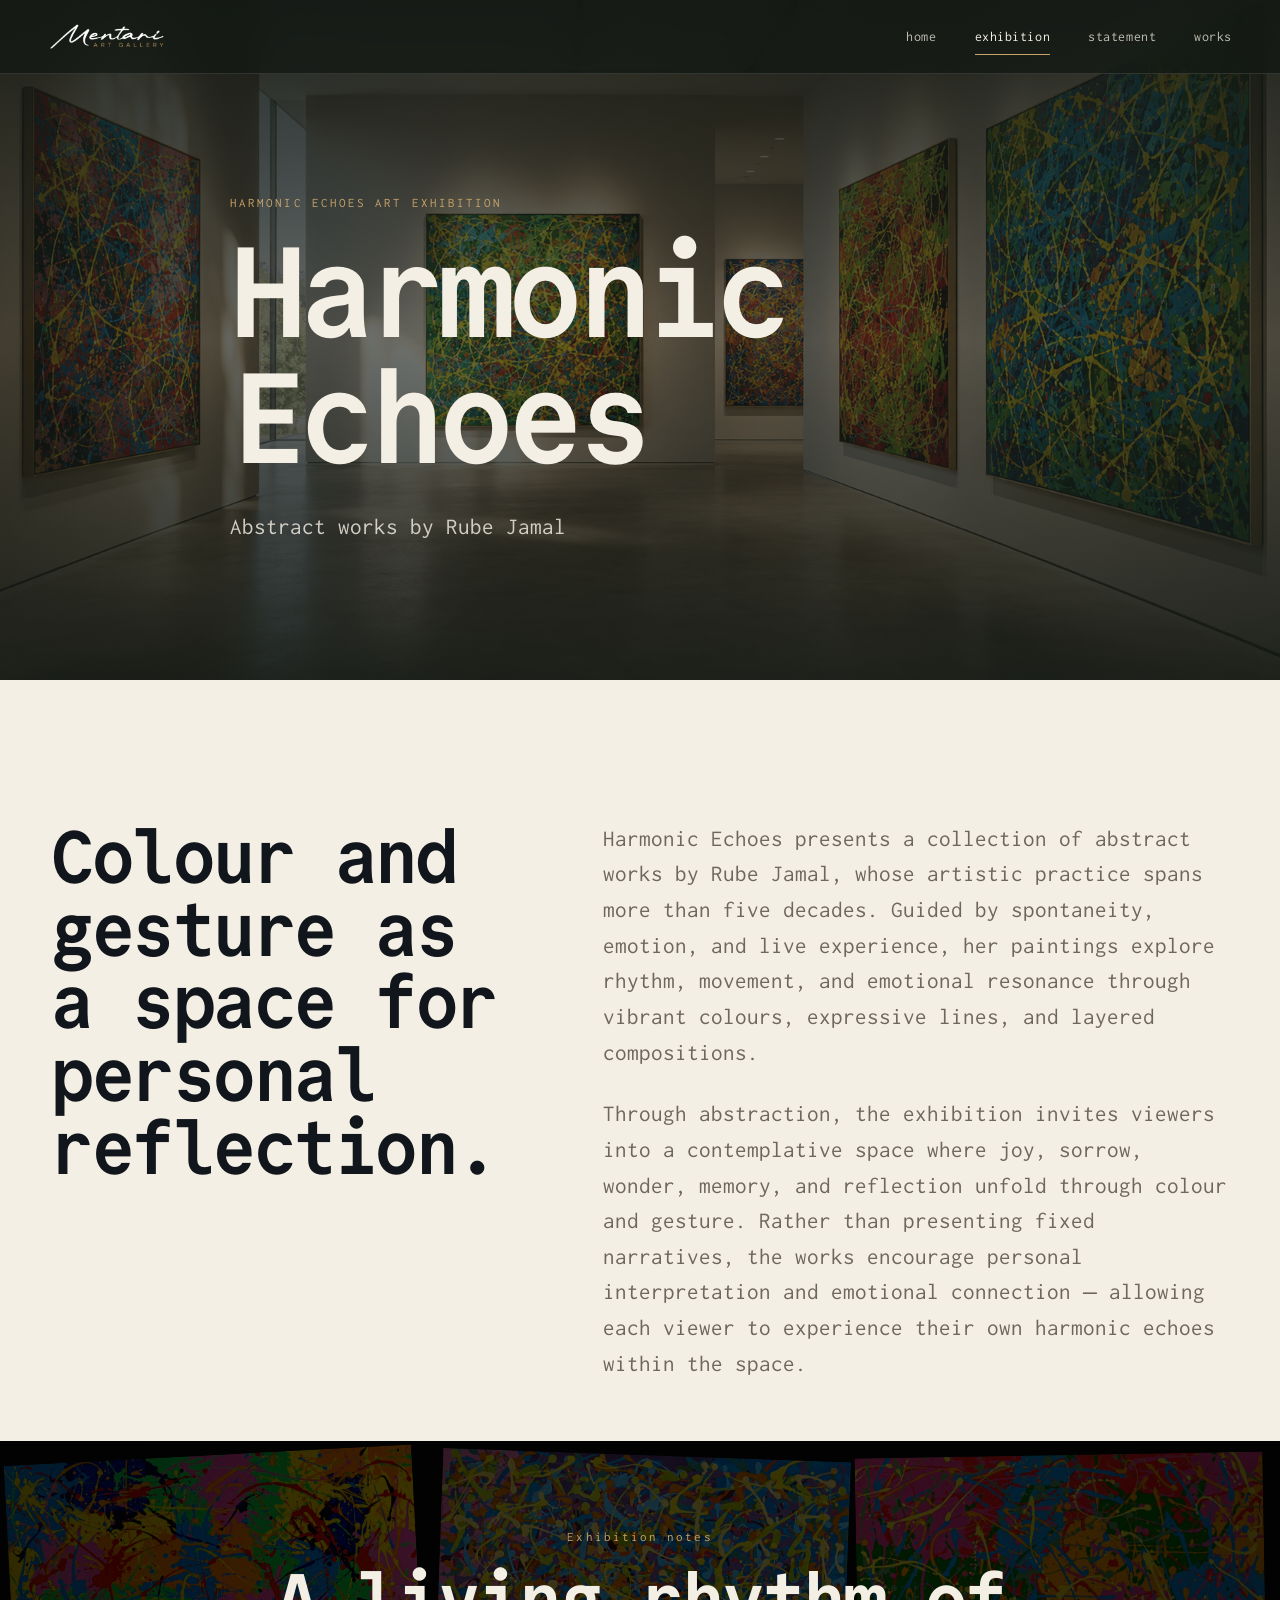
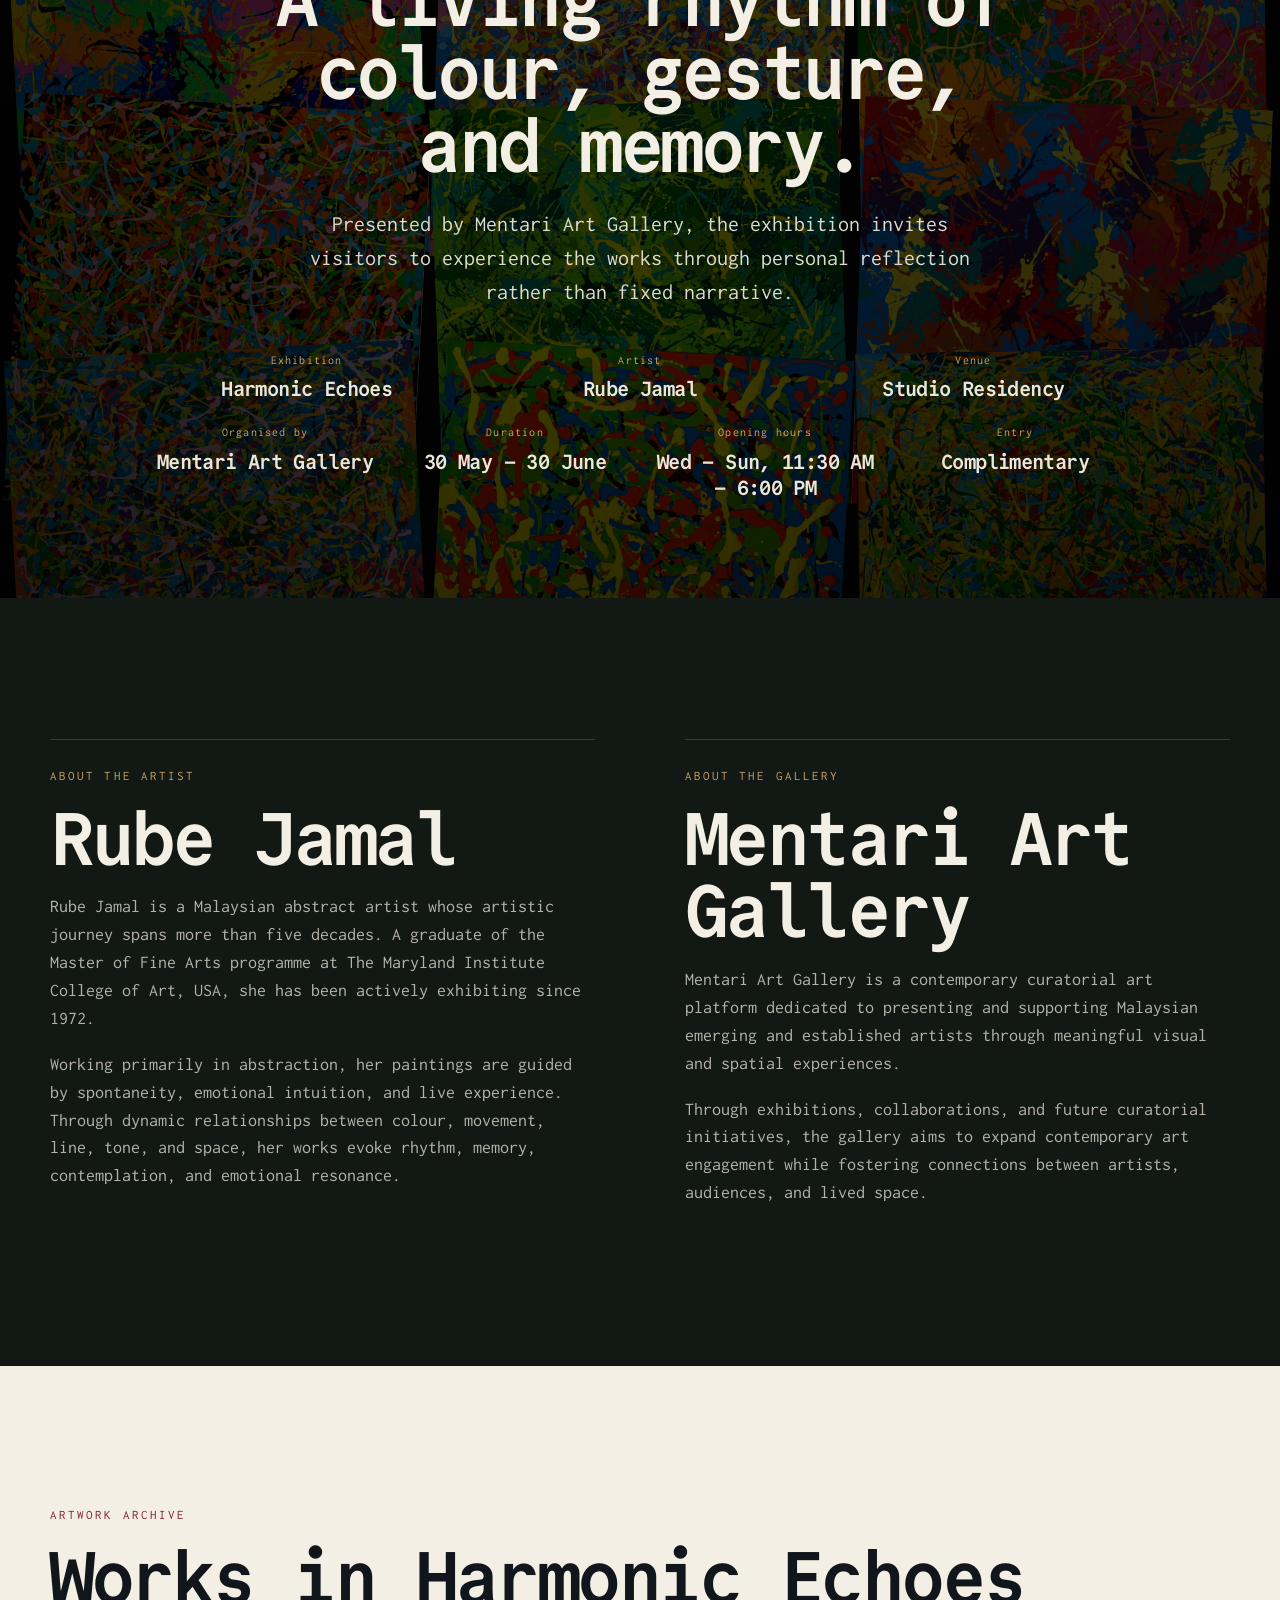
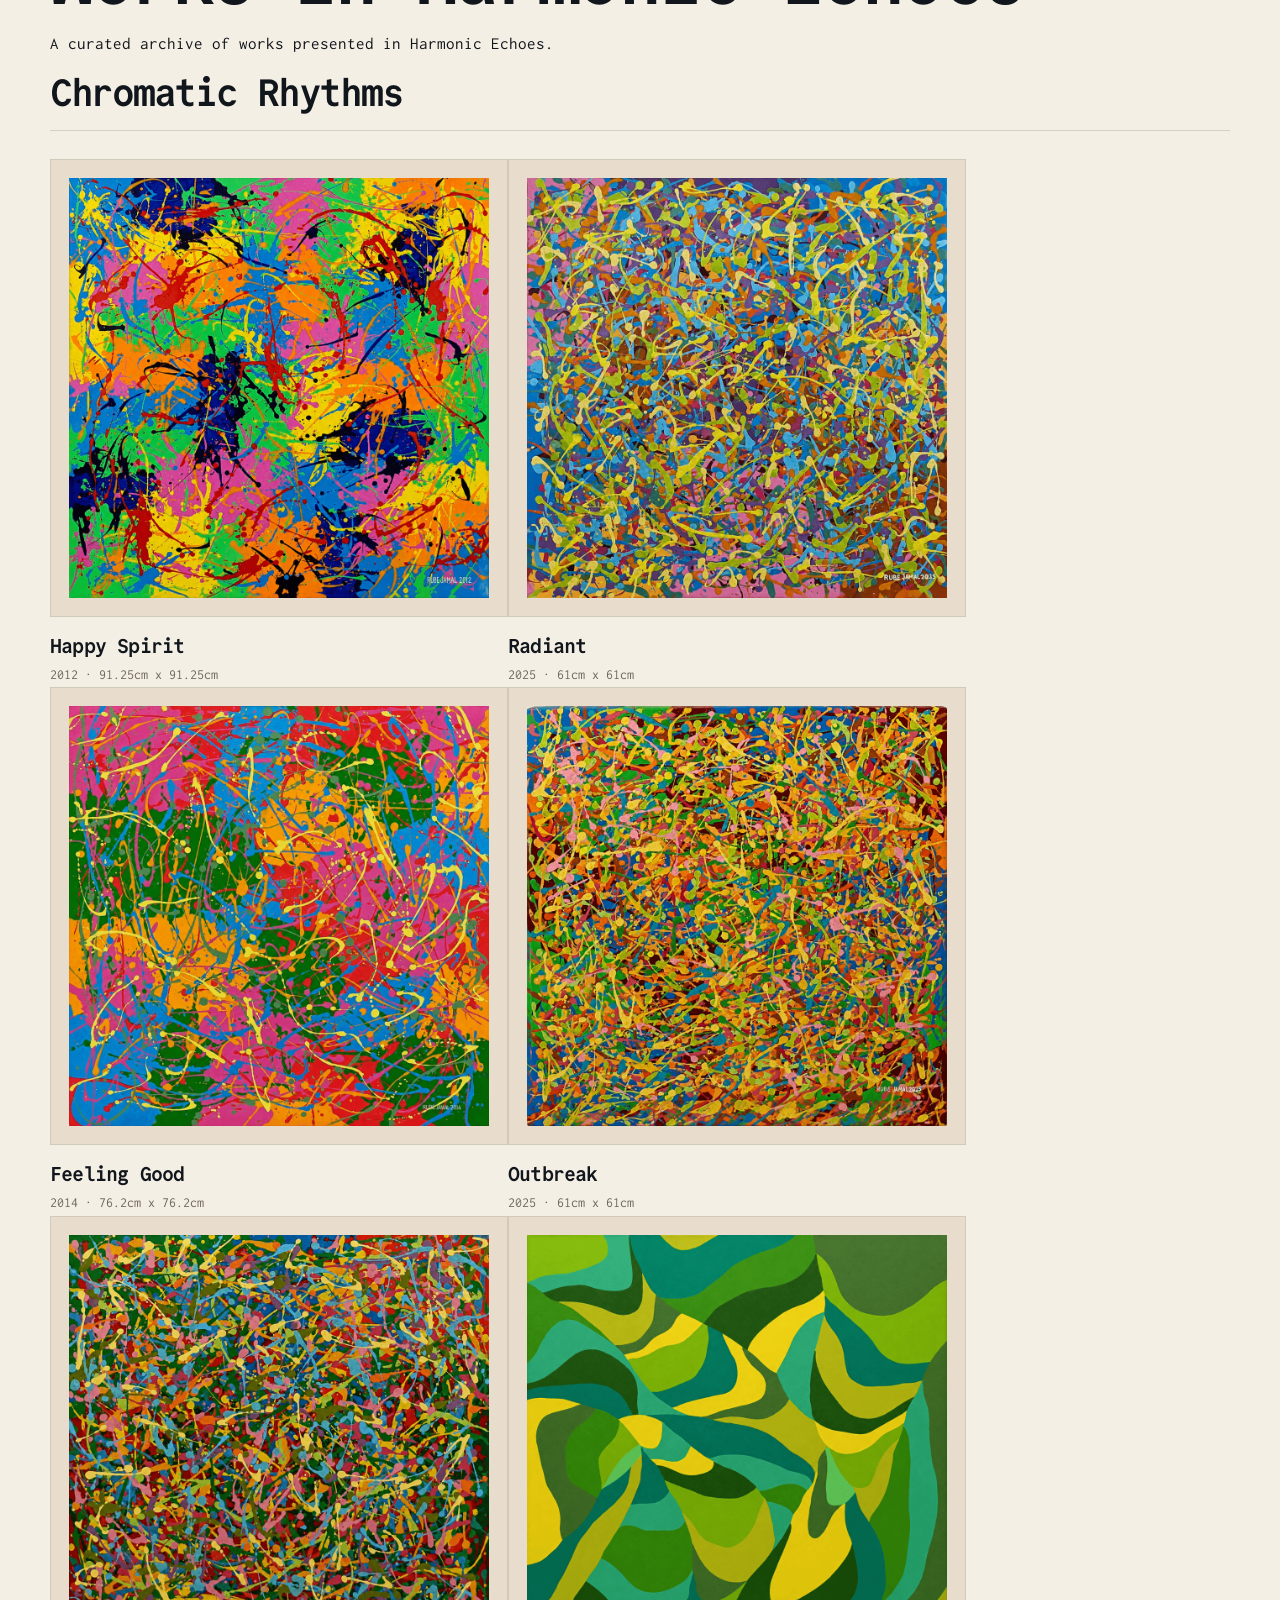
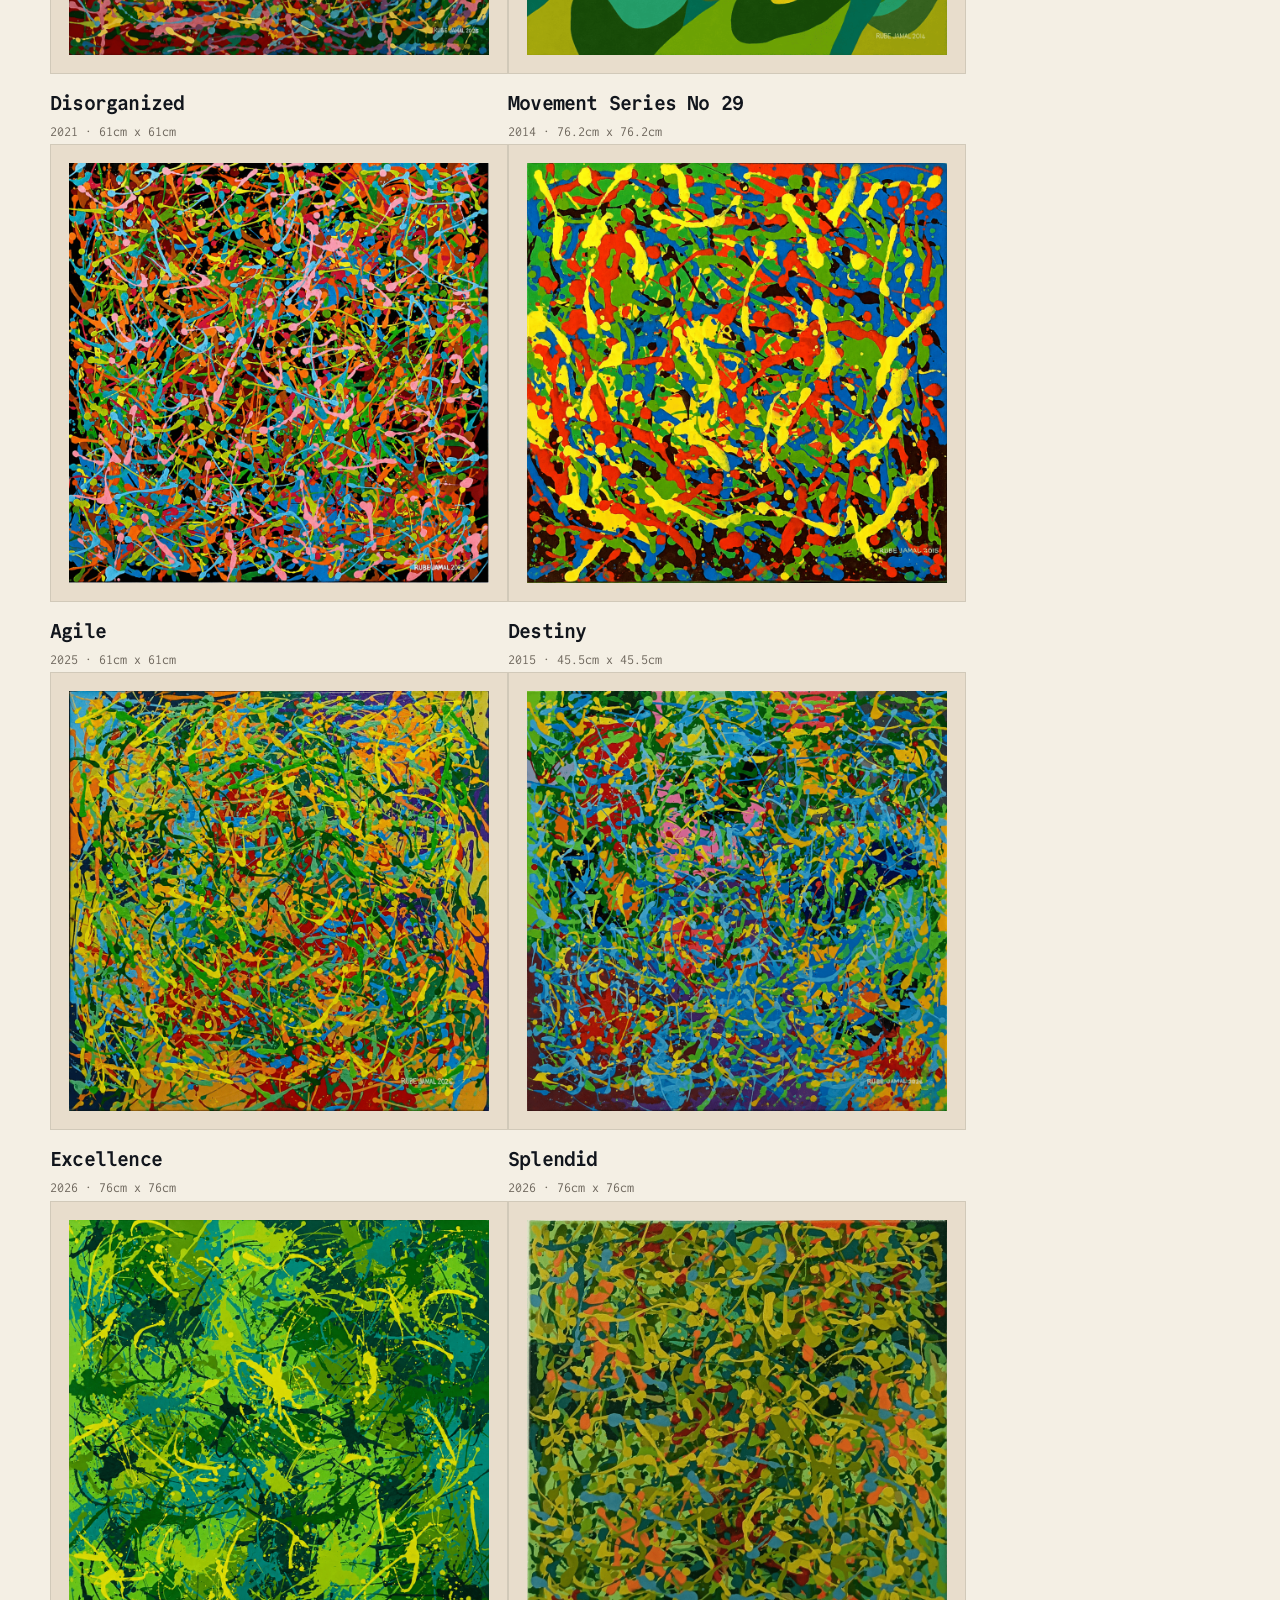
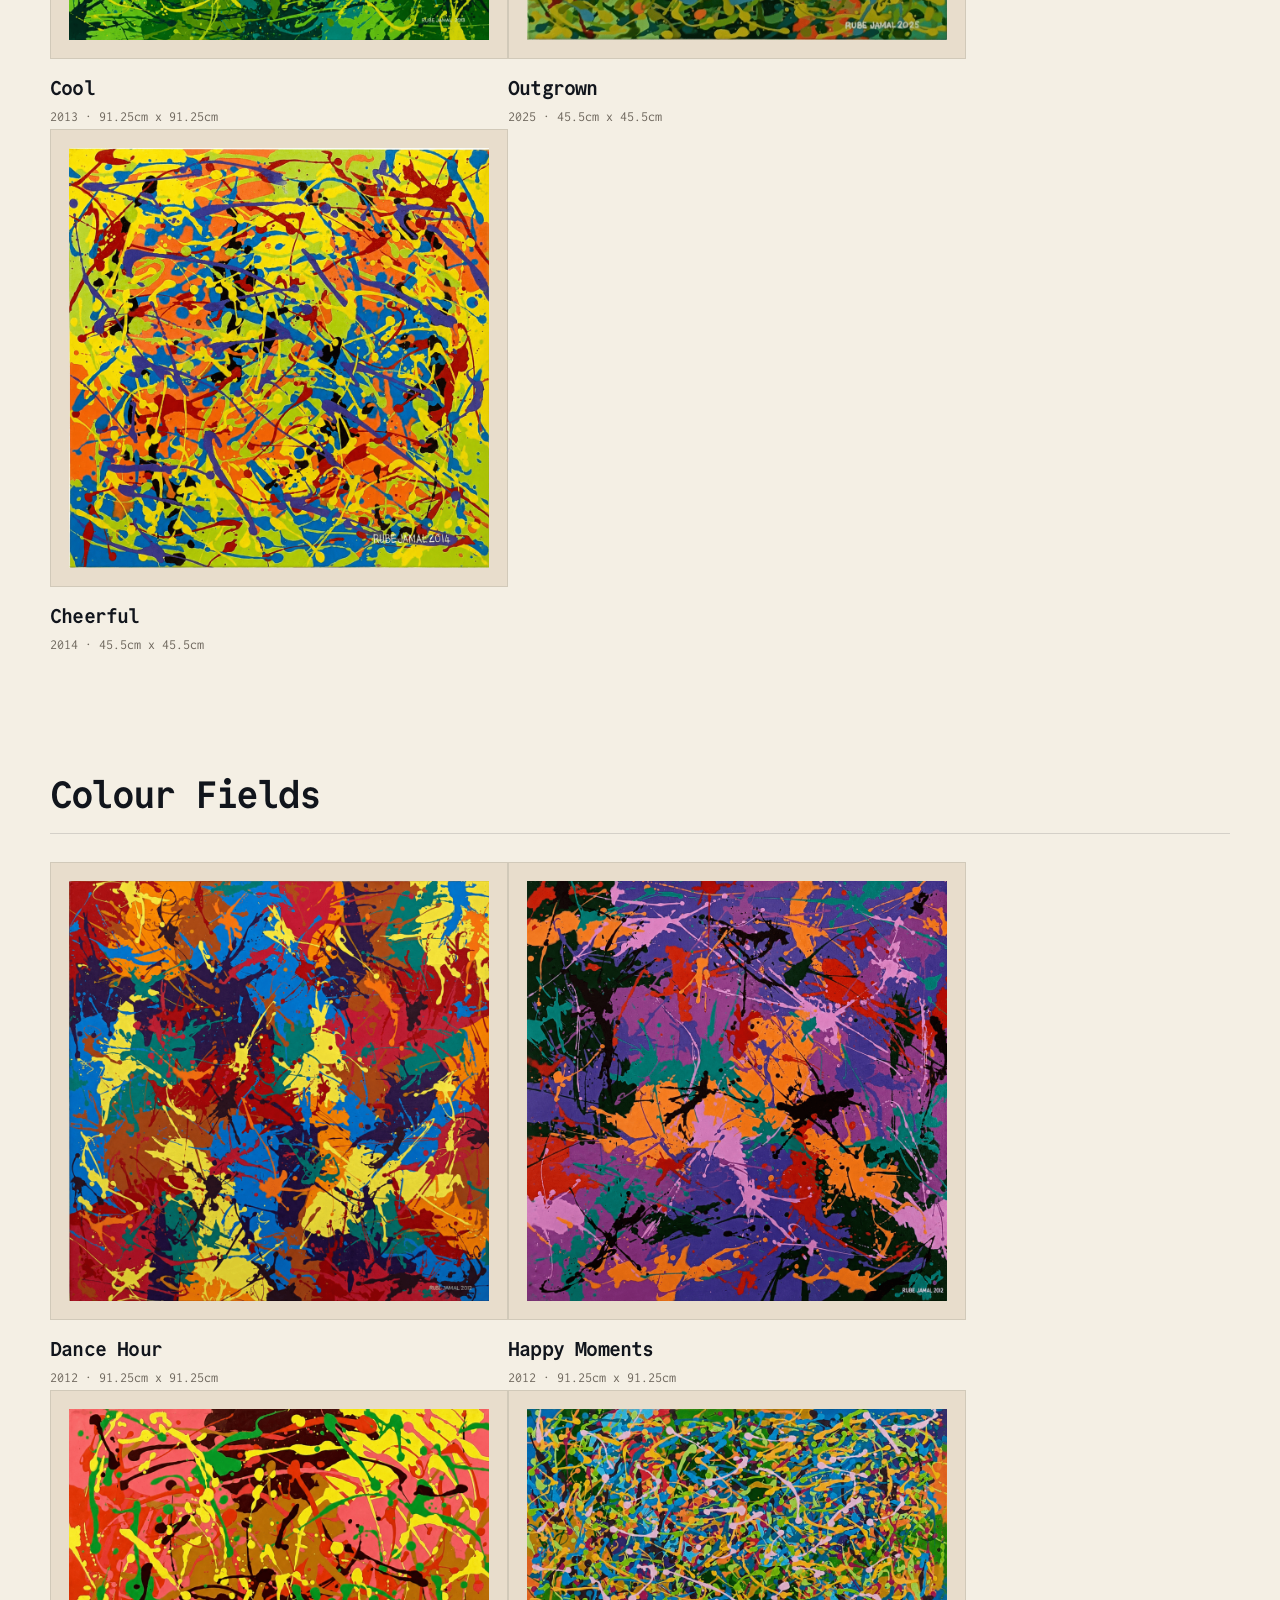
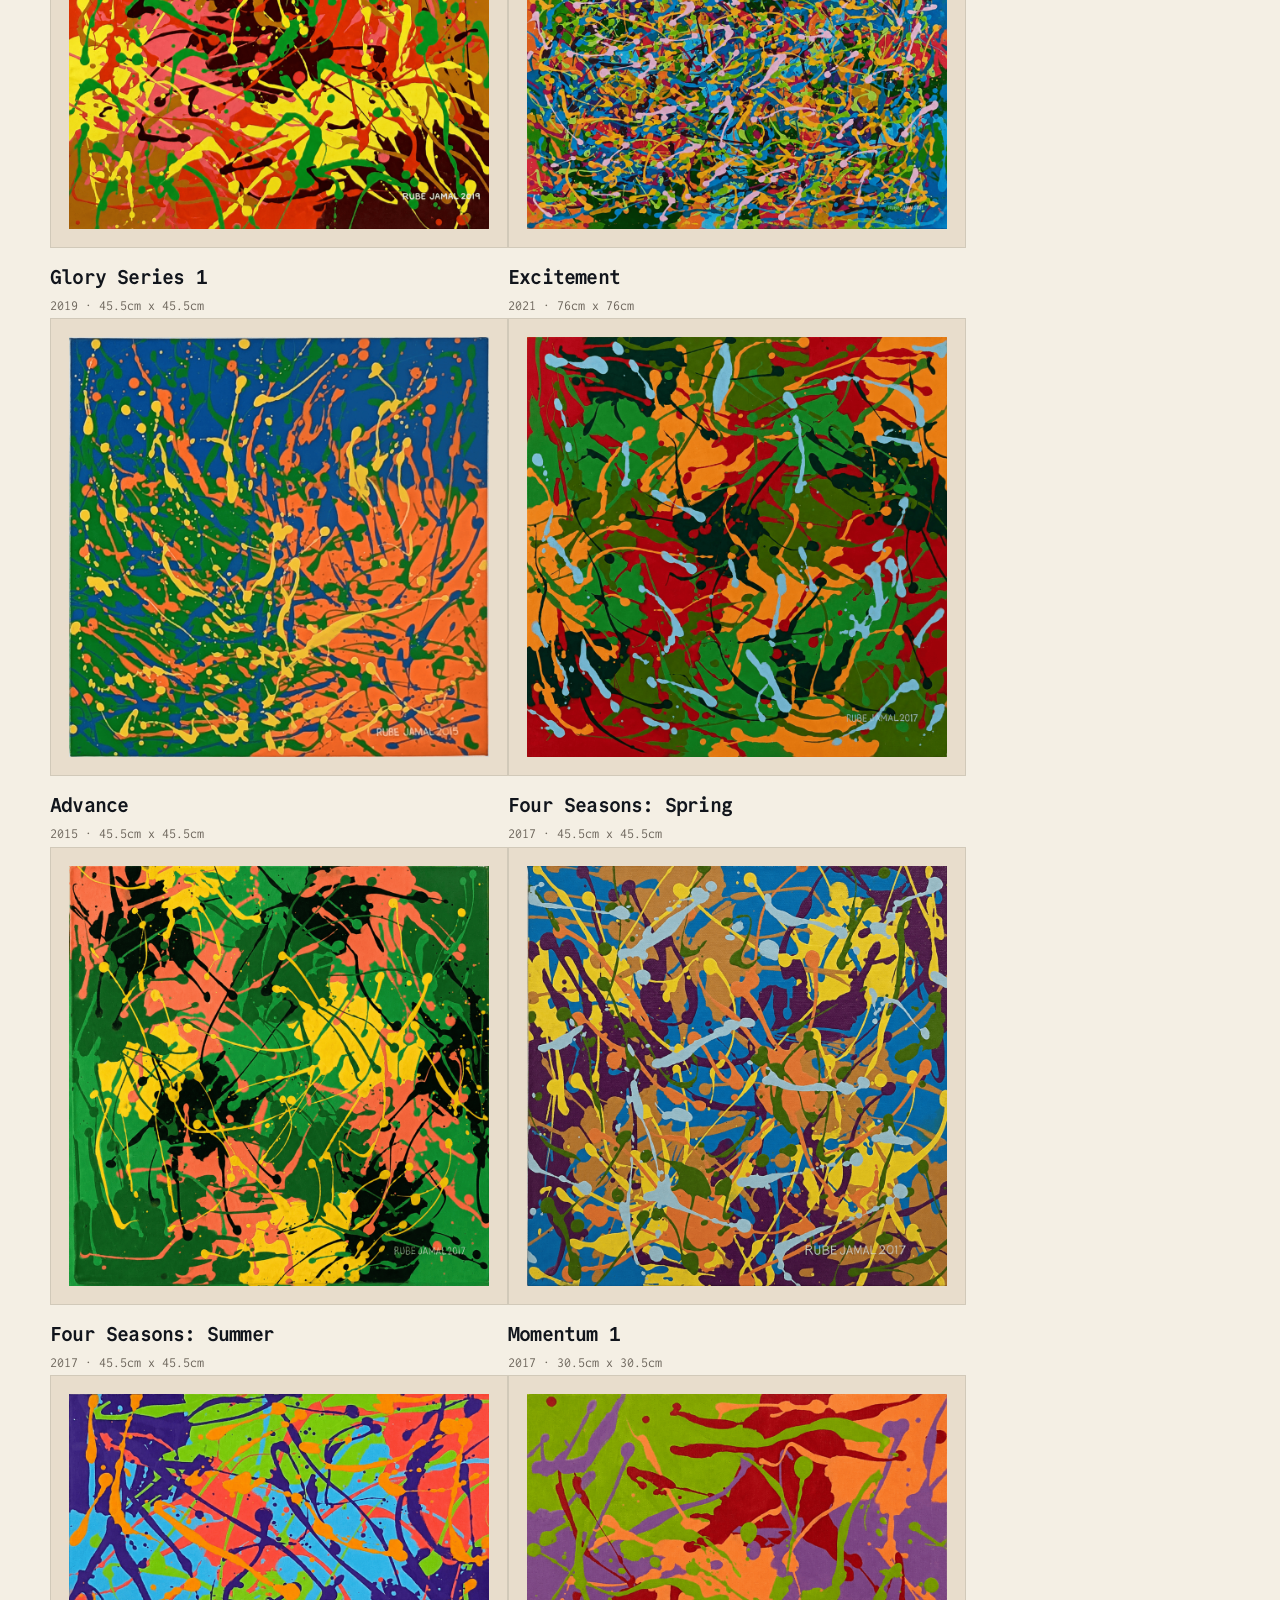
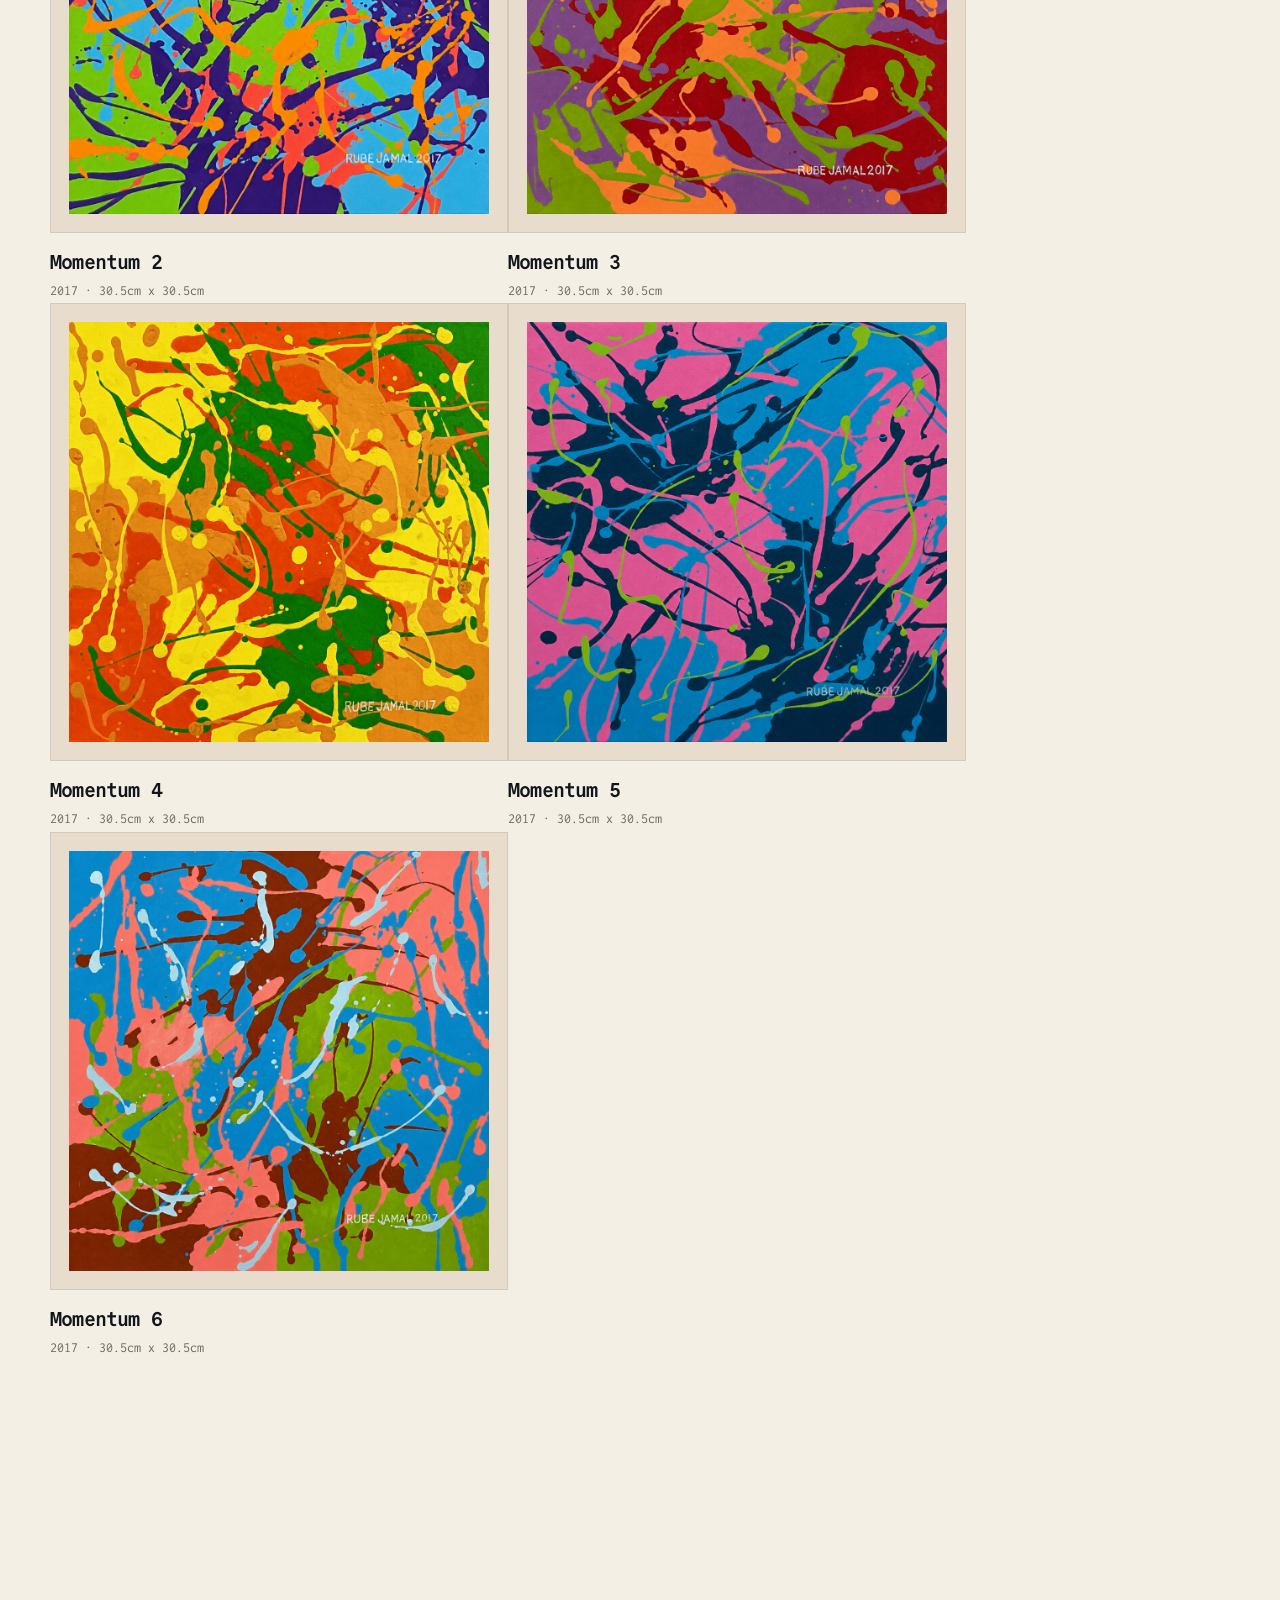
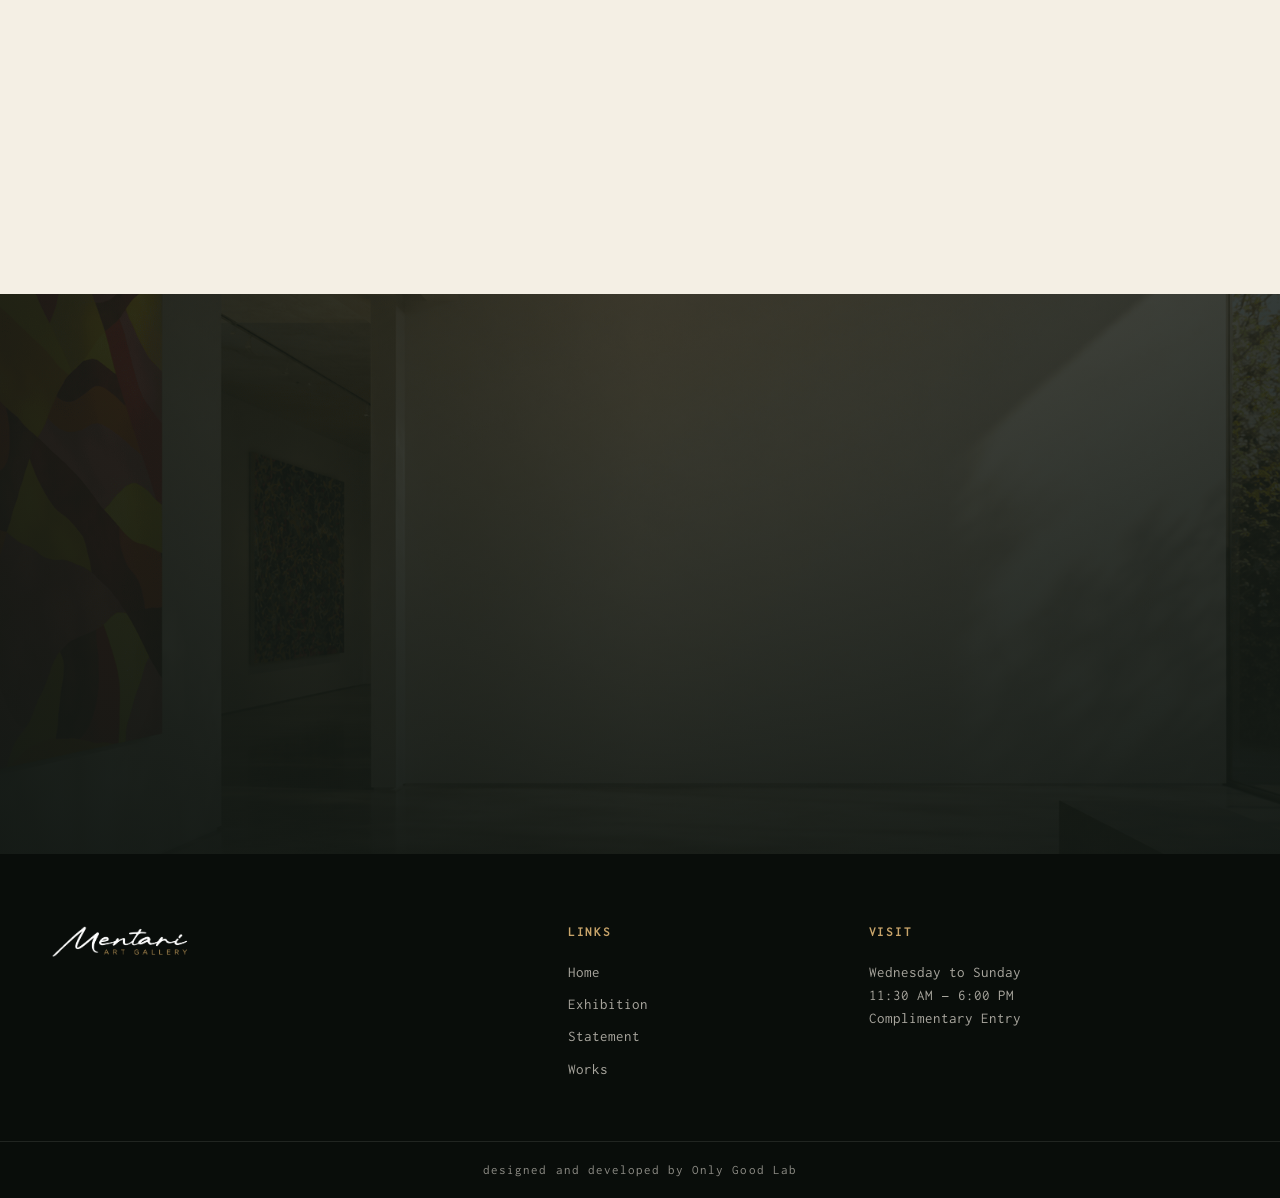
==== exhibition.html @ f7e6af54 "Finalize Mentari Art Gallery website" ====
<!DOCTYPE html>
<html lang="en">
<head>
  <meta charset="UTF-8" />
  <meta name="viewport" content="width=device-width, initial-scale=1.0" />
  <title>Harmonic Echoes | Mentari Art Gallery</title>
  <meta name="description" content="Harmonic Echoes Art Exhibition by Rube Jamal, organised by Mentari Art Gallery in collaboration with DoubleTree by Hilton Putrajaya Lakeside." />

  <link rel="icon" href="img/logo.png" />
  <link rel="stylesheet" href="css/style.css" />
</head>
<body>
  <header class="site-header" data-header>
    <a href="index.html" class="brand" aria-label="Mentari Art Gallery home">
      <img src="img/logo.png" alt="Mentari Art Gallery" />
    </a>

<button class="nav-toggle" type="button" aria-label="Open menu" aria-expanded="false" data-nav-toggle>
  <img src="img/menu-open.png" alt="" class="menu-icon menu-icon-open" />
  <img src="img/menu-close.png" alt="" class="menu-icon menu-icon-close" />
</button>

    <nav class="site-nav" data-nav>
      <a href="index.html">Home</a>
      <a href="exhibition.html" class="active">Exhibition</a>
      <a href="#statement">Statement</a>
      <a href="#artworks">Works</a>
    </nav>
  </header>

  <main>
    <section class="hero exhibition-hero">
      <div class="hero-bg">
        <img src="img/herobg.png" alt="" />
      </div>
      <div class="hero-overlay"></div>

      <div class="container hero-content reveal">
        <p class="eyebrow">Harmonic Echoes Art Exhibition</p>
        <h1>Harmonic Echoes</h1>
        <p class="hero-copy">Abstract works by Rube Jamal</p>
      </div>
    </section>

    <section class="section statement-section" id="statement">
      <div class="container split-grid">
        <div class="section-kicker reveal">
          <h2>Colour and gesture as a space for personal reflection.</h2>
        </div>

        <div class="editorial-copy reveal">
          <p>
            Harmonic Echoes presents a collection of abstract works by Rube Jamal, whose artistic practice spans more than five decades. Guided by spontaneity, emotion, and live experience, her paintings explore rhythm, movement, and emotional resonance through vibrant colours, expressive lines, and layered compositions.
          </p>
          <p>
            Through abstraction, the exhibition invites viewers into a contemplative space where joy, sorrow, wonder, memory, and reflection unfold through colour and gesture. Rather than presenting fixed narratives, the works encourage personal interpretation and emotional connection — allowing each viewer to experience their own harmonic echoes within the space.
          </p>
        </div>
      </div>
    </section>


<section class="section exhibition-notes-section">
  <div class="notes-collage" aria-hidden="true">
    <div class="notes-tile"><img src="img/happy-spirit.png" alt="" /></div>
    <div class="notes-tile"><img src="img/radiant.png" alt="" /></div>
    <div class="notes-tile"><img src="img/feeling-good.png" alt="" /></div>
    <div class="notes-tile"><img src="img/agile.png" alt="" /></div>
    <div class="notes-tile"><img src="img/cool.png" alt="" /></div>
    <div class="notes-tile"><img src="img/dance-hour.png" alt="" /></div>
    <div class="notes-tile"><img src="img/excitement.png" alt="" /></div>
    <div class="notes-tile"><img src="img/destiny.png" alt="" /></div>
    <div class="notes-tile"><img src="img/excellence.png" alt="" /></div>
  </div>

  <div class="notes-overlay"></div>

  <div class="container exhibition-notes-content reveal">
    <div class="notes-copy">
      <p class="eyebrow">Exhibition notes</p>
      <h2>A living rhythm of colour, gesture, and memory.</h2>
      <p>
        Presented by Mentari Art Gallery, the exhibition invites visitors to experience the works through personal reflection rather than fixed narrative.
      </p>
    </div>

    <div class="notes-facts">
      <div class="notes-facts-row notes-facts-row-top">
        <div class="notes-fact">
          <span>Exhibition</span>
          <strong>Harmonic Echoes</strong>
        </div>

        <div class="notes-fact">
          <span>Artist</span>
          <strong>Rube Jamal</strong>
        </div>

        <div class="notes-fact">
          <span>Venue</span>
          <strong>Studio Residency</strong>
        </div>
      </div>

      <div class="notes-facts-row notes-facts-row-bottom">
        <div class="notes-fact">
          <span>Organised by</span>
          <strong>Mentari Art Gallery</strong>
        </div>

        <div class="notes-fact">
          <span>Duration</span>
          <strong>30 May – 30 June</strong>
        </div>

        <div class="notes-fact">
          <span>Opening hours</span>
          <strong>Wed – Sun, 11:30 AM – 6:00 PM</strong>
        </div>

        <div class="notes-fact">
          <span>Entry</span>
          <strong>Complimentary</strong>
        </div>
      </div>
    </div>
  </div>
</section>
    <section class="section dark-editorial">
<div class="container artist-gallery-grid" data-about-slider>       <article class="reveal" id="aboutArtistSlide">
  <p class="eyebrow">About the artist</p>
          <h2>Rube Jamal</h2>
          <p>
            Rube Jamal is a Malaysian abstract artist whose artistic journey spans more than five decades. A graduate of the Master of Fine Arts programme at The Maryland Institute College of Art, USA, she has been actively exhibiting since 1972.
          </p>
          <p>
            Working primarily in abstraction, her paintings are guided by spontaneity, emotional intuition, and live experience. Through dynamic relationships between colour, movement, line, tone, and space, her works evoke rhythm, memory, contemplation, and emotional resonance.
          </p>
        </article>

     <article class="reveal" id="aboutGallerySlide">
  <p class="eyebrow">About the gallery</p>
          <h2>Mentari Art Gallery</h2>
          <p>
            Mentari Art Gallery is a contemporary curatorial art platform dedicated to presenting and supporting Malaysian emerging and established artists through meaningful visual and spatial experiences.
          </p>
          <p>
            Through exhibitions, collaborations, and future curatorial initiatives, the gallery aims to expand contemporary art engagement while fostering connections between artists, audiences, and lived space.
          </p>
        </article>
      </div>
      <div class="about-slider-dots" aria-label="About section slider controls">
  <button class="about-dot is-active" type="button" aria-label="View About the artist" data-about-dot="0"></button>
  <button class="about-dot" type="button" aria-label="View About the gallery" data-about-dot="1"></button>
</div>
    </section>

 <section class="section archive-section" id="artworks">
  <div class="container">
    <div class="archive-intro reveal">
      <p class="eyebrow dark">Artwork archive</p>
      <h2>Works in Harmonic Echoes</h2>
      <p>A curated archive of works presented in Harmonic Echoes.</p>
    </div>

    <div class="archive-group reveal">
      <div class="archive-label clean-label">
        <h3>Chromatic Rhythms</h3>
      </div>
      <div class="artwork-slider artwork-slider-square" id="colourRhythms"></div>
    </div>

    <div class="archive-group reveal">
      <div class="archive-label clean-label">
        <h3>Colour Fields</h3>
      </div>
      <div class="artwork-slider artwork-slider-square" id="colourFields"></div>
    </div>

    <div class="archive-group reveal">
      <div class="archive-label clean-label">
        <h3>Vertical Gestures</h3>
      </div>
      <div class="artwork-slider artwork-slider-portrait" id="verticalGestures"></div>
    </div>

    <div class="archive-group reveal">
      <div class="archive-label clean-label">
        <h3>Horizontal Resonance</h3>
      </div>
      <div class="artwork-landscape-feature" id="horizontalResonance"></div>
    </div>
  </div>
</section>

    <section class="visit-section">
      <div class="visit-bg">
        <img src="img/contact.png" alt="" loading="lazy" />
      </div>
      <div class="visit-overlay"></div>

      <div class="container visit-content reveal">
       
        <h2>Plan your visit</h2>

        <div class="visit-grid">
          <div>
            <span>Phone</span>
            <a href="tel:+60122954212">+6012 295 4212</a>
          </div>
          <div>
            <span>Email</span>
            <a href="mailto:mentariartgallery@gmail.com">mentariartgallery@gmail.com</a>
          </div>
          <div>
            <span>Location</span>
            <p>
              Studio Residency, DoubleTree by Hilton Putrajaya Lakeside<br />
              No 2, Jalan P5/5, Presint 5, 62200 Putrajaya
            </p>
          </div>
        </div>
      </div>
    </section>
  </main>

  <div class="art-modal" id="artModal" aria-hidden="true" role="dialog" aria-label="Artwork detail">
    <button class="modal-close" type="button" aria-label="Close artwork" data-modal-close>Close</button>
    <div class="modal-backdrop" data-modal-close></div>

    <div class="modal-card" role="document">
      <div class="modal-image-wrap">
        <img src="" alt="" id="modalImage" />
      </div>

      <div class="modal-info">
        <p class="eyebrow dark">Rube Jamal</p>
        <h2 id="modalTitle"></h2>
        <dl class="info-list" id="modalMeta"></dl>
      </div>
    </div>
  </div>

  <footer class="site-footer">
    <div class="container footer-grid">
      <div>
        <img src="img/logo.png" alt="Mentari Art Gallery" class="footer-logo" />
       
      </div>

      <div>
        <h3>Links</h3>
        <a href="index.html">Home</a>
        <a href="exhibition.html">Exhibition</a>
        <a href="#statement">Statement</a>
        <a href="#artworks">Works</a>
      </div>

      <div>
        <h3>Visit</h3>
        <p>
          Wednesday to Sunday<br />
          11:30 AM – 6:00 PM<br />
          Complimentary Entry
        </p>
      </div>
    </div>

    <div class="footer-bottom">
      <p>designed and developed by Only Good Lab</p>
    </div>
  </footer>

  <script src="js/artworks.js"></script>
  <script src="js/main.js"></script>
</body>
</html>
---- css/style.css ----
/*
  Mentari Art Gallery
  Cleaned stylesheet generated from style(93).css.
  Duplicate selector overrides were consolidated while preserving the latest cascade rules.
*/

@font-face {
  font-family: "Commit Mono";
  src: url("../fonts/CommitMono-400-Regular.otf") format("opentype");
  font-weight: 400;
  font-style: normal;
  font-display: swap;
}

@font-face {
  font-family: "Commit Mono";
  src: url("../fonts/CommitMono-700-Regular.otf") format("opentype");
  font-weight: 700;
  font-style: normal;
  font-display: swap;
}

@font-face {
  font-family: "Commit Mono";
  src: url("../fonts/CommitMono-400-Italic.otf") format("opentype");
  font-weight: 400;
  font-style: italic;
  font-display: swap;
}

@font-face {
  font-family: "Inconsolata";
  src: url("../fonts/Inconsolata.otf") format("opentype");
  font-weight: 400;
  font-style: normal;
  font-display: swap;
}

:root {
  --bg-main: #F4EFE4;
  --bg-soft: #E8DDCC;
  --text-main: #11151C;
  --text-muted: #6E675D;
  --dark-section: #121814;
  --accent-gold: #C8A46A;
  --accent-red: #7E1F2A;
  --font-heading: "Commit Mono", monospace;
  --font-body: "Inconsolata", monospace;
  --container: min(1180px, calc(100vw - 40px));
  --line-soft: rgba(17, 21, 28, 0.14);
  --line-light: rgba(244, 239, 228, 0.16);
  --shadow-soft: 0 24px 80px rgba(17, 21, 28, 0.12);
}

* {
  box-sizing: border-box;
}

html {
  scroll-behavior: smooth;
}

body {
  margin: 0;
  background: var(--bg-main);
  color: var(--text-main);
  font-family: var(--font-body);
  font-size: 17px;
  line-height: 1.55;
  overflow-x: hidden;
}

body.nav-open,
body.modal-open {
  overflow: hidden;
}

img {
  display: block;
  max-width: 100%;
}

a {
  color: inherit;
  text-decoration: none;
}

button {
  font: inherit;
}

.container {
  width: var(--container);
  margin: 0 auto;
}

.site-header {
  position: fixed;
  z-index: 100;
  top: 0;
  left: 0;
  width: 100%;
  height: 74px;
  padding: 0 clamp(18px, 4vw, 48px);
  display: flex;
  align-items: center;
  justify-content: space-between;
  color: var(--bg-main);
  border-bottom: 1px solid rgba(244, 239, 228, 0.12);
  background: rgba(18, 24, 20, 0.72);
  backdrop-filter: blur(18px);
  transition: background 280ms ease, border-color 280ms ease;
}

.site-header.is-scrolled {
  background: rgba(18, 24, 20, 0.94);
  border-color: rgba(200, 164, 106, 0.2);
}

.brand {
  display: inline-flex;
  align-items: center;
  width: 118px;
  min-height: 34px;
}

.brand img {
  width: 100%;
  max-height: 34px;
  object-fit: contain;
}

.site-nav {
  display: flex;
  align-items: center;
  gap: clamp(18px, 3vw, 38px);
  font-size: 14px;
  letter-spacing: 0.04em;
  text-transform: lowercase;
}

.site-nav a {
  position: relative;
  color: rgba(244, 239, 228, 0.76);
  transition: color 220ms ease;
}

.site-nav a::after {
  content: "";
  position: absolute;
  left: 0;
  bottom: -8px;
  width: 100%;
  height: 1px;
  background: var(--accent-gold);
  transform: scaleX(0);
  transform-origin: right;
  transition: transform 260ms ease;
}

.site-nav a:hover,
.site-nav a.active {
  color: var(--bg-main);
}

.site-nav a:hover::after,
.site-nav a.active::after {
  transform: scaleX(1);
  transform-origin: left;
}

.nav-toggle {
  display: none;
  width: 46px;
  height: 46px;
  padding: 0;
  border: 0;
  border-radius: 0;
  background: transparent;
  cursor: pointer;
}

.menu-icon {
  width: 28px;
  height: 28px;
  margin: auto;
  object-fit: contain;
  pointer-events: none;
}

.menu-icon-close {
  display: none;
}

.nav-toggle.is-open .menu-icon-open {
  display: none;
}

.nav-toggle.is-open .menu-icon-close {
  display: block;
}

.hero {
  position: relative;
  min-height: 760px;
  display: flex;
  align-items: center;
  overflow: hidden;
  color: var(--bg-main);
}

.exhibition-hero {
  min-height: 680px;
}

.hero-bg,
.hero-bg img,
.visit-bg,
.visit-bg img {
  position: absolute;
  inset: 0;
  width: 100%;
  height: 100%;
}

.hero-bg img,
.visit-bg img {
  object-fit: cover;
}

.hero-overlay {
  position: absolute;
  inset: 0;
  background: linear-gradient(90deg, rgba(18, 24, 20, 0.62), rgba(18, 24, 20, 0.42), rgba(18, 24, 20, 0.62)),
    linear-gradient(180deg, rgba(18, 24, 20, 0.78), rgba(18, 24, 20, 0.24), rgba(18, 24, 20, 0.82));
}

.hero-content {
  position: relative;
  z-index: 2;
  max-width: 820px;
  padding-top: 60px;
}

.hero-centered {
  max-width: 980px;
  margin: 0 auto;
  text-align: center;
}

.hero-centered .hero-copy {
  margin-left: auto;
  margin-right: auto;
}

.hero-centered .hero-actions {
  justify-content: center;
}

.eyebrow {
  margin: 0 0 18px;
  color: var(--accent-gold);
  font-size: 13px;
  letter-spacing: 0.16em;
  line-height: 1.3;
  text-transform: uppercase;
}

.eyebrow.dark {
  color: var(--accent-red);
}

h1,
h2,
h3 {
  font-family: var(--font-heading);
  line-height: 0.98;
  letter-spacing: -0.06em;
}

h1 {
  max-width: 980px;
  margin: 0;
  font-size: clamp(58px, 10vw, 138px);
  font-weight: 700;
}

h2 {
  margin: 0;
  font-size: clamp(38px, 5.8vw, 82px);
  font-weight: 700;
}

h3 {
  margin: 0;
  font-size: clamp(24px, 3vw, 38px);
}

.hero-copy {
  max-width: 590px;
  margin: 28px 0 0;
  color: rgba(244, 239, 228, 0.82);
  font-size: clamp(18px, 2vw, 23px);
}

.hero-actions {
  display: flex;
  flex-wrap: wrap;
  gap: 14px;
  margin-top: 38px;
}

.btn {
  display: inline-flex;
  align-items: center;
  justify-content: center;
  min-height: 48px;
  padding: 14px 24px;
  border-radius: 999px;
  border: 1px solid transparent;
  font-size: 13px;
  letter-spacing: 0.12em;
  line-height: 1;
  text-transform: uppercase;
  transition: transform 220ms ease, background 220ms ease, color 220ms ease, border-color 220ms ease;
}

.btn:hover {
  transform: translateY(-3px);
}

.btn-light {
  background: var(--bg-main);
  color: var(--text-main);
}

.btn-ghost-light {
  color: var(--bg-main);
  border-color: rgba(244, 239, 228, 0.36);
  background: rgba(244, 239, 228, 0.06);
}

.btn-dark {
  background: var(--dark-section);
  color: var(--bg-main);
}

.text-link {
  display: inline-flex;
  align-items: center;
  color: var(--text-main);
  font-size: 13px;
  letter-spacing: 0.12em;
  text-transform: uppercase;
  white-space: nowrap;
}

.text-link::after {
  content: "→";
  margin-left: 12px;
  color: var(--accent-red);
}

.section {
  padding: clamp(80px, 11vw, 150px) 0;
}

.split-grid {
  display: grid;
  grid-template-columns: 0.85fr 1.15fr;
  gap: clamp(42px, 7vw, 110px);
  align-items: start;
}

.section-kicker h2 {
  max-width: 700px;
}

.editorial-copy {
  max-width: 720px;
  color: var(--text-muted);
  font-size: clamp(19px, 2vw, 23px);
}

.editorial-copy p {
  margin: 0;
}

.editorial-copy p + p {
  margin-top: 26px;
}

.feature-section {
  padding-top: 0;
}

.exhibition-feature {
  display: grid;
  grid-template-columns: 1.08fr 0.92fr;
  min-height: 700px;
  overflow: hidden;
  border: 1px solid var(--line-soft);
  background: var(--dark-section);
  color: var(--bg-main);
  box-shadow: var(--shadow-soft);
}

.feature-image {
  min-height: 480px;
  background: var(--dark-section);
}

.feature-image img {
  width: 100%;
  height: 100%;
  min-height: 100%;
  object-fit: cover;
}

.feature-panel {
  padding: clamp(38px, 6vw, 76px);
  align-self: center;
}

.feature-panel p {
  color: rgba(244, 239, 228, 0.75);
}

.feature-panel > p:not(.eyebrow) {
  margin: 24px 0 34px;
  max-width: 560px;
  font-size: 19px;
}

.info-list {
  display: grid;
  gap: 16px;
  margin: 0;
}

.info-list.compact {
  margin-bottom: 34px;
}

.info-list div {
  display: grid;
  grid-template-columns: 150px 1fr;
  gap: 16px;
  padding-top: 14px;
  border-top: 1px solid var(--line-light);
}

.info-list dt {
  color: var(--accent-gold);
  font-size: 12px;
  letter-spacing: 0.14em;
  text-transform: uppercase;
}

.info-list dd {
  margin: 0;
  color: rgba(244, 239, 228, 0.84);
}

.section-head {
  display: flex;
  justify-content: space-between;
  gap: 28px;
  align-items: end;
  margin-bottom: clamp(38px, 6vw, 72px);
  padding-bottom: 22px;
  border-bottom: 1px solid var(--line-soft);
}

.section-head h2 {
  max-width: 850px;
}

.section-head > p {
  max-width: 420px;
  margin: 0;
  color: var(--text-muted);
  font-size: 18px;
}

.selected-grid,
.artwork-grid {
  display: grid;
  gap: 28px;
}

.selected-grid {
  grid-template-columns: repeat(4, 1fr);
}

.artwork-grid {
  grid-template-columns: repeat(3, 1fr);
}

.portrait-grid {
  grid-template-columns: repeat(4, 1fr);
}

.landscape-grid {
  grid-template-columns: repeat(2, 1fr);
}

.art-card {
  position: relative;
  min-width: 0;
  border: 0;
  padding: 0;
  background: transparent;
  text-align: left;
  color: inherit;
  cursor: pointer;
}

.art-card .art-image {
  position: relative;
  display: grid;
  place-items: center;
  min-height: 280px;
  padding: 18px;
  background: var(--bg-soft);
  border: 1px solid rgba(17, 21, 28, 0.1);
  overflow: hidden;
  transition: transform 260ms ease, border-color 260ms ease, background 260ms ease;
}

.art-card:hover .art-image {
  transform: translateY(-5px);
  border-color: rgba(126, 31, 42, 0.34);
  background: #efe6d7;
}

.art-card img {
  width: 100%;
  height: 100%;
  max-height: 420px;
  object-fit: contain;
}

.square-grid .art-image,
.selected-grid .art-image {
  aspect-ratio: 1 / 1;
}

.portrait-grid .art-image {
  aspect-ratio: 3 / 4;
}

.landscape-grid .art-image {
  aspect-ratio: 4 / 3;
}

.art-meta {
  padding-top: 18px;
}

.art-meta h3 {
  margin: 0;
  font-size: 20px;
  letter-spacing: -0.04em;
  line-height: 1.15;
}

.art-meta p {
  margin: 6px 0 0;
  color: var(--text-muted);
  font-size: 14px;
}

.visit-section {
  position: relative;
  min-height: 560px;
  display: flex;
  align-items: center;
  color: var(--bg-main);
  overflow: hidden;
}

.visit-overlay {
  position: absolute;
  inset: 0;
  background: linear-gradient(90deg, rgba(18, 24, 20, 0.88), rgba(18, 24, 20, 0.64), rgba(18, 24, 20, 0.78)),
    linear-gradient(180deg, rgba(18, 24, 20, 0.28), rgba(18, 24, 20, 0.88));
}

.visit-content {
  position: relative;
  z-index: 2;
  padding: 110px 0;
}

.visit-content h2 {
  max-width: 900px;
}

.visit-grid {
  display: grid;
  grid-template-columns: repeat(3, 1fr);
  gap: 22px;
  margin-top: 48px;
}

.visit-grid div {
  padding: 24px;
  border: 1px solid var(--line-light);
  background: rgba(244, 239, 228, 0.07);
  backdrop-filter: blur(16px);
}

.visit-grid span {
  display: block;
  margin-bottom: 14px;
  color: var(--accent-gold);
  font-size: 12px;
  letter-spacing: 0.14em;
  text-transform: uppercase;
}

.visit-grid p,
.visit-grid a {
  display: block;
  margin: 0;
  color: rgba(244, 239, 228, 0.82);
}

.visit-grid a + a {
  margin-top: 8px;
}

.statement-section {
  padding-bottom: 60px;
}

.notes-bg,
.notes-bg img,
.notes-overlay {
  position: absolute;
  inset: 0;
  width: 100%;
  height: 100%;
}

.notes-bg img {
  object-fit: cover;
}

.notes-overlay {
  background: linear-gradient(90deg, rgba(18, 24, 20, 0.92), rgba(18, 24, 20, 0.56), rgba(18, 24, 20, 0.86)),
    linear-gradient(180deg, rgba(18, 24, 20, 0.38), rgba(18, 24, 20, 0.88));
}

.notes-inner {
  position: relative;
  z-index: 2;
  width: 100%;
  display: grid;
  grid-template-columns: 1.05fr 0.95fr;
  gap: clamp(34px, 6vw, 86px);
  align-items: end;
  padding: clamp(34px, 6vw, 76px);
}

.notes-copy {
  max-width: 720px;
}

.notes-copy h2 {
  max-width: 760px;
  color: var(--bg-main);
}

.notes-copy p:not(.eyebrow) {
  max-width: 620px;
  margin: 26px 0 0;
  color: rgba(244, 239, 228, 0.78);
  font-size: clamp(18px, 2vw, 22px);
}

.notes-panel {
  padding: clamp(26px, 4vw, 42px);
  border: 1px solid rgba(244, 239, 228, 0.18);
  background: rgba(244, 239, 228, 0.08);
  backdrop-filter: blur(18px);
}

.notes-line {
  padding: 18px 0;
  border-top: 1px solid rgba(244, 239, 228, 0.16);
}

.notes-line:first-child {
  padding-top: 0;
  border-top: 0;
}

.notes-line:last-child {
  padding-bottom: 0;
}

.notes-line span {
  display: block;
  margin-bottom: 8px;
  color: var(--accent-gold);
  font-size: 12px;
  letter-spacing: 0.14em;
  text-transform: lowercase;
}

.notes-line strong {
  display: block;
  max-width: 420px;
  color: rgba(244, 239, 228, 0.9);
  font-family: var(--font-heading);
  font-size: clamp(18px, 2vw, 26px);
  line-height: 1.1;
  letter-spacing: -0.045em;
}

.dark-editorial {
  background: var(--dark-section);
  color: var(--bg-main);
}

.artist-gallery-grid {
  display: grid;
  grid-template-columns: 1fr 1fr;
  gap: clamp(38px, 7vw, 90px);
}

.artist-gallery-grid article {
  padding-top: 28px;
  border-top: 1px solid var(--line-light);
}

.artist-gallery-grid p:not(.eyebrow) {
  color: rgba(244, 239, 228, 0.72);
  font-size: 18px;
}

.archive-head {
  align-items: start;
}

.archive-group + .archive-group {
  margin-top: clamp(72px, 10vw, 120px);
}

.archive-label {
  display: flex;
  align-items: end;
  justify-content: space-between;
  gap: 28px;
  margin-bottom: 28px;
  padding-bottom: 18px;
  border-bottom: 1px solid var(--line-soft);
}

.archive-label span {
  color: var(--accent-red);
  font-size: 13px;
  letter-spacing: 0.14em;
}

.archive-label h3 {
  text-align: right;
}

.art-modal {
  position: fixed;
  inset: 0;
  z-index: 300;
  display: grid;
  place-items: center;
  padding: 22px;
  opacity: 0;
  visibility: hidden;
  transition: opacity 240ms ease, visibility 240ms ease;
}

.art-modal.is-open {
  opacity: 1;
  visibility: visible;
}

.modal-backdrop {
  position: absolute;
  inset: 0;
  background: rgba(18, 24, 20, 0.86);
  backdrop-filter: blur(12px);
}

.modal-card {
  position: relative;
  z-index: 2;
  width: min(1120px, 100%);
  max-height: calc(100vh - 44px);
  display: grid;
  grid-template-columns: 1.25fr 0.75fr;
  background: var(--bg-main);
  color: var(--text-main);
  box-shadow: 0 28px 120px rgba(0, 0, 0, 0.38);
  overflow: hidden;
}

.modal-image-wrap {
  display: grid;
  place-items: center;
  min-height: 520px;
  padding: 24px;
  background: var(--bg-soft);
}

.modal-image-wrap img {
  width: 100%;
  height: 100%;
  max-height: calc(100vh - 100px);
  object-fit: contain;
}

.modal-info {
  padding: clamp(28px, 5vw, 56px);
  align-self: center;
}

.modal-info h2 {
  margin-bottom: 28px;
  font-size: clamp(34px, 4vw, 58px);
}

.modal-info .info-list div {
  grid-template-columns: 110px 1fr;
  border-top-color: var(--line-soft);
}

.modal-info .info-list dd {
  color: var(--text-muted);
}

.modal-close {
  position: fixed;
  z-index: 4;
  top: 22px;
  right: 22px;
  min-height: 42px;
  padding: 12px 17px;
  border: 1px solid rgba(244, 239, 228, 0.28);
  border-radius: 999px;
  background: rgba(18, 24, 20, 0.78);
  color: var(--bg-main);
  font-size: 12px;
  letter-spacing: 0.12em;
  text-transform: uppercase;
  cursor: pointer;
}

.site-footer {
  background: #090d0a;
  color: var(--bg-main);
  padding: 72px 0 0;
}

.footer-grid {
  display: grid;
  grid-template-columns: 1.3fr 0.7fr 1fr;
  gap: 48px;
  padding-bottom: 60px;
}

.footer-logo {
  width: 140px;
  max-height: 42px;
  object-fit: contain;
  margin-bottom: 24px;
}

.footer-grid h3 {
  margin-bottom: 22px;
  color: var(--accent-gold);
  font-family: var(--font-body);
  font-size: 13px;
  letter-spacing: 0.14em;
  text-transform: uppercase;
}

.footer-grid p,
.footer-grid a {
  display: block;
  max-width: 430px;
  margin: 0;
  color: rgba(244, 239, 228, 0.68);
  font-size: 15px;
}

.footer-grid a + a {
  margin-top: 9px;
}

.footer-grid a:hover {
  color: var(--accent-gold);
}

.footer-bottom {
  padding: 18px 20px;
  border-top: 1px solid rgba(244, 239, 228, 0.1);
  text-align: center;
}

.footer-bottom p {
  margin: 0;
  color: rgba(244, 239, 228, 0.56);
  font-size: 13px;
  letter-spacing: 0.08em;
}

.reveal {
  opacity: 0;
  transform: translateY(26px);
  transition: opacity 650ms ease, transform 650ms ease;
}

.reveal.is-visible {
  opacity: 1;
  transform: translateY(0);
}

@media (max-width: 980px) {
  .site-nav a:hover,
.site-nav a.active {
    color: var(--accent-gold);
  }

  .hero,
  .exhibition-hero {
    min-height: 700px;
  }

  .split-grid,
  .exhibition-feature,
  .artist-gallery-grid,
  .footer-grid {
    grid-template-columns: 1fr;
  }

  .feature-panel {
    padding: 40px 24px;
  }

  .selected-grid,
  .artwork-grid,
  .portrait-grid {
    grid-template-columns: repeat(2, 1fr);
  }

  .landscape-grid {
    grid-template-columns: 1fr;
  }

  .visit-grid {
    grid-template-columns: 1fr;
  }

  .notes-inner {
    grid-template-columns: 1fr;
    align-items: start;
  }

  .section-head {
    display: block;
  }

  .section-head .text-link {
    margin-top: 22px;
  }

  .modal-card {
    grid-template-columns: 1fr;
    overflow-y: auto;
  }

  .modal-image-wrap {
    min-height: 380px;
  }

}

@media (max-width: 620px) {
  :root {
    --container: min(100% - 28px, 1180px);
  }

  body {
    font-size: 16px;
  }

  .brand {
    width: 104px;
  }

  .hero,
  .exhibition-hero {
    min-height: 640px;
  }

  .hero-content {
    padding-top: 40px;
  }

  h1 {
    font-size: clamp(48px, 17vw, 78px);
  }

  h2 {
    font-size: clamp(34px, 12vw, 56px);
  }

  .hero-copy {
    font-size: 18px;
  }

  .btn {
    width: 100%;
  }

  .section {
    padding: 72px 0;
  }

  .editorial-copy {
    font-size: 18px;
  }

  .selected-grid,
  .artwork-grid,
  .portrait-grid,
  .landscape-grid {
    grid-template-columns: 1fr;
    gap: 34px;
  }

  .art-card .art-image {
    min-height: 240px;
  }

  .info-list div,
  .modal-info .info-list div {
    grid-template-columns: 1fr;
    gap: 6px;
  }

  .feature-image {
    min-height: 320px;
  }

  .notes-inner {
    padding: 32px 20px;
  }

  .notes-panel {
    padding: 22px;
  }

  .notes-line strong {
    font-size: 18px;
  }

  .archive-label {
    align-items: start;
    display: block;
  }

  .archive-label h3 {
    margin-top: 10px;
    text-align: left;
  }

  .footer-grid {
    gap: 34px;
  }

  .hero-centered {
    max-width: 100%;
  }

  .hero-centered h1 {
    max-width: 460px;
    margin-left: auto;
    margin-right: auto;
    font-size: clamp(48px, 15vw, 72px);
    line-height: 0.92;
  }

  .hero-centered .hero-copy {
    max-width: 420px;
    font-size: 16px;
    line-height: 1.55;
  }

  .hero-actions {
    width: 100%;
    gap: 12px;
  }

}

@media (max-width: 980px) {
  .site-header {
    height: 68px;
    z-index: 9999;
  }

  body.nav-open .site-header {
    background: #121814;
    border-bottom: 0;
  }

  body.nav-open .brand {
    opacity: 0;
    pointer-events: none;
  }

  .nav-toggle {
    display: grid;
    place-items: center;
    position: relative;
    z-index: 10002;
    width: 44px;
    height: 44px;
    padding: 0;
    border: 0;
    border-radius: 0;
    background: transparent;
  }

  .menu-icon {
    width: 30px;
    height: 30px;
    object-fit: contain;
  }

  .site-nav {
    position: fixed;
    inset: 0;
    z-index: 10000;
    display: flex;
    flex-direction: column;
    align-items: center;
    justify-content: center;
    gap: 14px;
    padding: 130px 24px 48px;
    background: #121814;
    opacity: 0;
    visibility: hidden;
    transform: translateY(-10px);
    transition: opacity 260ms ease,
      visibility 260ms ease,
      transform 260ms ease;
    top: 0;
    left: 0;
    width: 100vw;
    height: 100dvh;
    min-height: 100vh;
    pointer-events: none;
  }

  .site-nav.is-open {
    opacity: 1;
    visibility: visible;
    transform: translateY(0);
    pointer-events: auto;
  }

  .site-nav a {
    width: min(100%, 340px);
    padding: 18px 16px;
    border-bottom: 1px solid rgba(244, 239, 228, 0.16);
    color: rgba(244, 239, 228, 0.78);
    font-family: var(--font-body);
    font-size: 20px;
    letter-spacing: 0.08em;
    line-height: 1;
    text-align: center;
    text-transform: lowercase;
  }

  .site-nav a.active,
  .site-nav a:hover {
    color: var(--accent-gold);
  }

  .site-nav a::after {
    display: none;
  }

}

@media (max-width: 620px) {
  .home-hero .eyebrow {
    text-transform: none;
    letter-spacing: 0.08em;
    font-size: 13px;
    line-height: 1.4;
  }

  .home-hero .hero-actions {
    width: auto;
    justify-content: center;
    gap: 10px;
    margin-top: 30px;
  }

  .home-hero .btn {
    width: auto;
    min-width: 155px;
    min-height: 42px;
    padding: 12px 18px;
    font-size: 13px;
    letter-spacing: 0.04em;
    text-transform: none;
  }

  .about-section {
    padding-top: 64px;
    padding-bottom: 76px;
  }

  .about-section .split-grid {
    gap: 38px;
  }

  .about-section .eyebrow {
    margin-bottom: 18px;
    font-size: 12px;
    letter-spacing: 0.12em;
  }

  .about-section .section-kicker h2 {
    max-width: 430px;
    font-size: clamp(34px, 10vw, 44px);
    line-height: 1.02;
    letter-spacing: -0.055em;
  }

  .about-section .editorial-copy {
    display: flex;
    flex-direction: column;
    gap: 30px;
    max-width: 100%;
    font-size: 15.5px;
    line-height: 1.7;
  }

  .about-section .editorial-copy p {
    width: 82%;
    margin: 0;
    color: rgba(17, 21, 28, 0.72);
  }

  .about-section .editorial-copy p:nth-child(2) {
    margin-left: auto;
    text-align: right;
  }

  .about-section .editorial-copy p:nth-child(3) {
    margin-right: auto;
  }

  .about-section .editorial-copy p + p {
    margin-top: 0;
  }

}

.feature-mobile-image {
  display: none;
}

@media (max-width: 620px) {
  .feature-section {
    padding-top: 0;
    padding-bottom: 78px;
  }

  .feature-section .container {
    width: calc(100% - 32px);
  }

  .exhibition-feature {
    display: block;
    min-height: auto;
    border: 0;
    background: transparent;
    box-shadow: none;
    color: var(--text-main);
  }

  .exhibition-feature > .feature-image {
    display: none;
  }

  .feature-panel {
    padding: 0;
    background: transparent;
    color: var(--text-main);
  }

  .feature-panel .eyebrow {
    margin-bottom: 12px;
    color: var(--accent-red);
    font-size: 12px;
    letter-spacing: 0.1em;
    text-transform: none;
  }

  .feature-panel h2 {
    max-width: 100%;
    color: var(--text-main);
    font-size: clamp(34px, 9.4vw, 46px);
    line-height: 1;
    letter-spacing: -0.065em;
    white-space: nowrap;
  }

  .feature-mobile-image {
    display: block;
    width: min(78%, 320px);
    margin: 28px auto 30px;
  }

  .feature-mobile-image img {
    width: 100%;
    height: auto;
    object-fit: contain;
  }

  .feature-description {
    display: none;
  }

  .feature-info dt {
    margin-bottom: 5px;
    color: var(--accent-red);
    font-size: 10.5px;
    line-height: 1.2;
    letter-spacing: 0.08em;
    text-transform: none;
  }

  .feature-info dd {
    margin: 0;
    color: rgba(17, 21, 28, 0.76);
    font-size: 13px;
    line-height: 1.35;
  }

  .feature-panel .feature-cta:hover {
    background: var(--dark-section);
    color: var(--bg-main);
  }

  .feature-info {
    display: flex;
    flex-wrap: wrap;
    column-gap: 18px;
    row-gap: 22px;
    max-width: 100%;
    margin: 0 auto 34px;
    width: min(100%, 390px);
  }

  .feature-info div {
    width: calc(50% - 9px);
    display: block;
    padding: 0;
    border: 0;
    text-align: left;
  }

  .feature-panel .feature-cta {
    width: fit-content;
    min-width: 160px;
    min-height: 46px;
    padding: 13px 22px;
    border: 1px solid rgba(17, 21, 28, 0.34);
    border-radius: 999px;
    background: transparent;
    color: var(--text-main);
    font-size: 13px;
    letter-spacing: 0.04em;
    text-transform: none;
    display: flex;
    margin: 0 auto;
  }

  .selected-section {
    padding-top: 76px;
    padding-bottom: 82px;
    overflow: hidden;
  }

  .selected-section .section-head {
    margin-bottom: 34px;
    padding-bottom: 20px;
  }

  .selected-section .section-head h2 {
    max-width: 390px;
    font-size: clamp(34px, 10.4vw, 46px);
    line-height: 1.02;
    letter-spacing: -0.06em;
  }

  .selected-grid {
    display: flex;
    gap: 18px;
    overflow-x: auto;
    overflow-y: hidden;
    scroll-snap-type: none;
    scroll-behavior: auto;
    padding: 4px 0 8px;
    margin: 0;
    -webkit-overflow-scrolling: touch;
    scrollbar-width: none;
    touch-action: pan-x;
  }

  .selected-grid::-webkit-scrollbar {
    display: none;
  }

  .selected-grid .art-card {
    flex: 0 0 78%;
    max-width: 360px;
    scroll-snap-align: none;
  }

  .selected-grid .art-card .art-image {
    min-height: auto;
    aspect-ratio: 1 / 1;
    padding: 14px;
  }

  .selected-grid .art-card img {
    max-height: none;
  }

  .selected-grid .art-meta {
    padding-top: 14px;
  }

  .selected-grid .art-meta h3 {
    font-size: 18px;
    line-height: 1.15;
  }

  .selected-grid .art-meta p {
    font-size: 13px;
  }

  .visit-section {
    position: relative;
    min-height: auto;
    overflow: hidden;
  }

  .visit-section .visit-bg {
    display: none;
  }

  .visit-section::before {
    content: "";
    position: absolute;
    inset: 0;
    background: url("../img/movement-series1.png") center center / cover no-repeat;
  }

  .visit-section::after {
    content: "";
    position: absolute;
    inset: 0;
    background: linear-gradient(180deg, rgba(18, 24, 20, 0.72), rgba(18, 24, 20, 0.82)),
      linear-gradient(90deg, rgba(18, 24, 20, 0.58), rgba(18, 24, 20, 0.38));
  }

  .visit-content {
    padding: 72px 0 82px;
    position: relative;
    z-index: 2;
  }

  .visit-content .eyebrow {
    margin-bottom: 14px;
    font-size: 12px;
    letter-spacing: 0.1em;
    text-transform: none;
  }

  .visit-content h2 {
    max-width: 360px;
    font-size: clamp(36px, 11vw, 50px);
    line-height: 0.98;
    letter-spacing: -0.06em;
  }

  .visit-grid {
    display: grid;
    grid-template-columns: 1fr;
    gap: 18px;
    margin-top: 34px;
  }

  .visit-grid div {
    padding: 22px 20px;
    position: relative;
    overflow: hidden;
    min-height: 150px;
    border: 1px solid rgba(244, 239, 228, 0.14);
    background: rgba(18, 24, 20, 0.32);
    backdrop-filter: blur(10px);
  }

  .visit-grid div::before {
    content: "";
    position: absolute;
    inset: 0;
    background-size: cover;
    background-position: center;
    transform: scale(1.02);
  }

  .visit-grid div::after {
    content: "";
    position: absolute;
    inset: 0;
    background: linear-gradient(180deg, rgba(18, 24, 20, 0.72), rgba(18, 24, 20, 0.82));
  }

  .visit-grid div:nth-child(1)::before {
    background-image: url("../img/happy-spirit.png");
  }

  .visit-grid div:nth-child(2)::before {
    background-image: url("../img/feeling-good.png");
  }

  .visit-grid div:nth-child(3)::before {
    background-image: url("../img/radiant.png");
  }

  .visit-grid div > * {
    position: relative;
    z-index: 2;
  }

  .visit-grid span {
    margin-bottom: 12px;
    color: var(--accent-gold);
    font-size: 11px;
    letter-spacing: 0.12em;
    text-transform: none;
  }

  .visit-grid p,
  .visit-grid a {
    color: rgba(244, 239, 228, 0.9);
    font-size: 15px;
    line-height: 1.6;
  }

  .visit-grid a + a {
    margin-top: 8px;
  }

  .exhibition-hero {
    min-height: 610px;
  }

  .exhibition-hero .hero-content {
    max-width: 100%;
    padding-top: 36px;
  }

  .exhibition-hero .eyebrow {
    margin-bottom: 18px;
    font-size: 12px;
    letter-spacing: 0.1em;
    line-height: 1.4;
    text-transform: none;
  }

  .exhibition-hero h1 {
    max-width: 420px;
    font-size: clamp(48px, 15vw, 72px);
    line-height: 0.92;
    letter-spacing: -0.065em;
  }

  .exhibition-hero .hero-copy {
    max-width: 360px;
    margin-top: 26px;
    font-size: 16px;
    line-height: 1.55;
  }

  .statement-section {
    padding-top: 70px;
    padding-bottom: 76px;
  }

  .statement-section .split-grid {
    gap: 38px;
  }

  .statement-section .section-kicker h2 {
    max-width: 430px;
    font-size: clamp(34px, 10vw, 44px);
    line-height: 1.02;
    letter-spacing: -0.055em;
  }

  .statement-section .editorial-copy {
    display: flex;
    flex-direction: column;
    gap: 30px;
    max-width: 100%;
    font-size: 15.5px;
    line-height: 1.7;
  }

  .statement-section .editorial-copy p {
    width: 82%;
    margin: 0;
    color: rgba(17, 21, 28, 0.72);
  }

  .statement-section .editorial-copy p:nth-child(2) {
    margin-left: auto;
    text-align: right;
  }

  .statement-section .editorial-copy p + p {
    margin-top: 0;
  }

}

.exhibition-notes-section {
  position: relative;
  overflow: hidden;
  padding: 88px 0 96px;
  background: #050505 !important;
  color: var(--bg-main);
}

.exhibition-notes-section .notes-collage {
  position: absolute;
  inset: 0;
  display: grid;
  grid-template-columns: repeat(3, 1fr);
  gap: 14px;
  padding: 14px;
  opacity: 0.62;
  pointer-events: none;
  filter: saturate(1.15) contrast(1.05);
}

.exhibition-notes-section .notes-tile {
  aspect-ratio: 1 / 1;
  overflow: hidden;
  opacity: 1;
}

.exhibition-notes-section .notes-tile img {
  width: 100%;
  height: 100%;
  object-fit: cover;
}

.exhibition-notes-section .notes-tile:nth-child(1) {
  transform: rotate(-3deg);
}

.exhibition-notes-section .notes-tile:nth-child(2) {
  transform: rotate(2deg);
}

.exhibition-notes-section .notes-tile:nth-child(3) {
  transform: rotate(-1deg);
}

.exhibition-notes-section .notes-tile:nth-child(4) {
  transform: rotate(3deg);
}

.exhibition-notes-section .notes-tile:nth-child(5) {
  transform: rotate(-2deg);
}

.exhibition-notes-section .notes-tile:nth-child(6) {
  transform: rotate(2deg);
}

.exhibition-notes-section .notes-tile:nth-child(7) {
  transform: rotate(-3deg);
}

.exhibition-notes-section .notes-tile:nth-child(8) {
  transform: rotate(3deg);
}

.exhibition-notes-section .notes-tile:nth-child(9) {
  transform: rotate(-1deg);
}

.exhibition-notes-section .notes-overlay {
  position: absolute;
  inset: 0;
  background: linear-gradient(180deg, rgba(0, 0, 0, 0.46), rgba(0, 0, 0, 0.58)),
    radial-gradient(circle at center, rgba(0, 0, 0, 0.14), rgba(0, 0, 0, 0.44)) !important;
}

.exhibition-notes-content {
  position: relative;
  z-index: 2;
  text-align: center;
}

.exhibition-notes-content .notes-copy {
  max-width: 760px;
  margin: 0 auto;
}

.exhibition-notes-content .notes-copy .eyebrow {
  color: var(--accent-gold);
  text-transform: none;
}

.exhibition-notes-content .notes-copy h2 {
  max-width: 760px;
  margin-left: auto;
  margin-right: auto;
  color: var(--bg-main);
}

.exhibition-notes-content .notes-copy p:not(.eyebrow) {
  max-width: 660px;
  margin: 24px auto 0;
  color: rgba(244, 239, 228, 0.9);
}

.notes-facts {
  width: min(100%, 980px);
  margin: 42px auto 0;
}

.notes-facts-row {
  display: grid;
  justify-content: center;
  gap: 20px;
}

.notes-facts-row-top {
  grid-template-columns: repeat(3, minmax(0, 1fr));
}

.notes-facts-row-bottom {
  grid-template-columns: repeat(4, minmax(0, 1fr));
  margin-top: 20px;
}

.notes-fact {
  text-align: center;
}

.notes-fact span {
  display: block;
  margin-bottom: 7px;
  color: var(--accent-gold);
  font-size: 12px;
  letter-spacing: 0.1em;
  text-transform: none;
}

.notes-fact strong {
  display: block;
  color: rgba(244, 239, 228, 0.96);
  font-family: var(--font-heading);
  font-size: clamp(15px, 1.6vw, 21px);
  line-height: 1.3;
  letter-spacing: -0.03em;
}

@media (max-width: 620px) {
  .exhibition-notes-section {
    padding: 58px 0 66px;
  }

  .exhibition-notes-section .notes-collage {
    grid-template-columns: repeat(3, 1fr);
    gap: 8px;
    padding: 8px;
    opacity: 0.58;
  }

  .exhibition-notes-section .notes-overlay {
    background: linear-gradient(180deg, rgba(0, 0, 0, 0.44), rgba(0, 0, 0, 0.56)),
      radial-gradient(circle at center, rgba(0, 0, 0, 0.08), rgba(0, 0, 0, 0.38)) !important;
  }

  .exhibition-notes-content .notes-copy h2 {
    max-width: 100%;
    font-size: clamp(34px, 10vw, 44px);
    line-height: 1.02;
    letter-spacing: -0.055em;
  }

  .exhibition-notes-content .notes-copy p:not(.eyebrow) {
    font-size: 15.5px;
    line-height: 1.7;
  }

  .notes-facts {
    margin-top: 34px;
  }

  .notes-facts-row-top {
    grid-template-columns: repeat(3, 1fr);
    gap: 12px;
  }

  .notes-facts-row-bottom {
    grid-template-columns: repeat(4, 1fr);
    gap: 10px;
    margin-top: 16px;
  }

  .notes-fact span {
    font-size: 9px;
  }

  .notes-fact strong {
    font-size: 11px;
  }

}

.about-slider-dots {
  display: none;
}

@media (max-width: 620px) {
  .dark-editorial {
    padding-top: 74px;
    padding-bottom: 82px;
    overflow: hidden;
  }

  .artist-gallery-grid {
    width: calc(100% - 32px);
    display: flex;
    grid-template-columns: none;
    gap: 0;
    overflow-x: auto;
    overflow-y: hidden;
    scroll-snap-type: x mandatory;
    scroll-behavior: smooth;
    padding: 0;
    margin: 0 auto;
    -webkit-overflow-scrolling: touch;
    scrollbar-width: none;
  }

  .artist-gallery-grid::-webkit-scrollbar {
    display: none;
  }

  .artist-gallery-grid article {
    flex: 0 0 100%;
    max-width: 100%;
    scroll-snap-align: center;
    padding: 0 8px;
    border-top: 0;
    text-align: center;
  }

  .artist-gallery-grid article::after {
    content: none !important;
    display: none !important;
  }

  .artist-gallery-grid article .eyebrow {
    margin-bottom: 18px;
    font-size: 12px;
    letter-spacing: 0.1em;
    text-transform: none;
  }

  .artist-gallery-grid article h2 {
    max-width: 100%;
    margin-left: auto;
    margin-right: auto;
    font-size: clamp(38px, 11vw, 52px);
    line-height: 0.98;
    letter-spacing: -0.06em;
    text-align: center;
  }

  .artist-gallery-grid article p:not(.eyebrow) {
    max-width: 92%;
    margin-left: auto;
    margin-right: auto;
    color: rgba(244, 239, 228, 0.78);
    font-size: 15.5px;
    line-height: 1.7;
    text-align: center;
  }

  .artist-gallery-grid article p:not(.eyebrow) + p:not(.eyebrow) {
    margin-top: 22px;
  }

  .about-slider-dots {
    display: flex;
    justify-content: center;
    gap: 10px;
    margin-top: 34px;
  }

  .about-dot {
    width: 9px;
    height: 9px;
    padding: 0;
    border: 1px solid rgba(244, 239, 228, 0.58);
    border-radius: 999px;
    background: transparent;
    cursor: pointer;
  }

  .about-dot.is-active {
    background: var(--accent-gold);
    border-color: var(--accent-gold);
  }

  .archive-section {
    padding-top: 76px;
    padding-bottom: 88px;
    overflow: hidden;
  }

  .archive-intro {
    margin-bottom: 46px;
  }

  .archive-intro .eyebrow {
    margin-bottom: 14px;
    font-size: 12px;
    letter-spacing: 0.1em;
    text-transform: none;
  }

  .archive-intro h2 {
    max-width: 390px;
    font-size: clamp(34px, 10.5vw, 46px);
    line-height: 1.02;
    letter-spacing: -0.06em;
  }

  .archive-intro p:not(.eyebrow) {
    max-width: 340px;
    margin: 18px 0 0;
    color: rgba(17, 21, 28, 0.68);
    font-size: 15.5px;
    line-height: 1.65;
  }

  .archive-group {
    margin-top: 0;
  }

  .archive-group + .archive-group {
    margin-top: 68px;
  }

  .clean-label {
    display: block;
    margin-bottom: 22px;
    padding-bottom: 14px;
    border-bottom: 1px solid rgba(17, 21, 28, 0.14);
  }

  .clean-label span {
    display: none !important;
  }

  .clean-label h3 {
    max-width: 100%;
    margin: 0;
    font-size: clamp(28px, 8.8vw, 38px);
    line-height: 1;
    letter-spacing: -0.055em;
    text-align: left;
  }

  .artwork-slider {
    display: flex;
    gap: 18px;
    overflow-x: auto;
    overflow-y: hidden;
    padding: 0 0 14px;
    margin: 0;
    scroll-behavior: smooth;
    -webkit-overflow-scrolling: touch;
    scrollbar-width: none;
  }

  .artwork-slider::-webkit-scrollbar {
    display: none;
  }

  .artwork-slider .art-card {
    position: relative;
    flex: 0 0 76%;
    max-width: 340px;
    min-width: 0;
    display: block;
    text-align: left;
    overflow: visible;
  }

  .artwork-slider-square .art-image {
    aspect-ratio: 1 / 1;
  }

  .artwork-slider-portrait .art-card {
    flex-basis: 58%;
    max-width: 260px;
  }

  .artwork-slider-portrait .art-image {
    aspect-ratio: 3 / 4;
  }

  .archive-section .art-image {
    position: relative;
    display: grid;
    place-items: center;
    min-height: auto;
    padding: 12px;
    background: var(--bg-soft);
    border: 1px solid rgba(17, 21, 28, 0.12);
    overflow: hidden;
  }

  .archive-section .art-image img {
    width: 100%;
    height: 100%;
    max-height: none;
    object-fit: contain;
  }

  .archive-section .art-meta {
    position: static;
    display: block;
    padding-top: 13px;
    margin: 0;
    background: transparent;
    transform: none;
  }

  .archive-section .art-meta h3 {
    margin: 0;
    color: var(--text-main);
    font-size: 17px;
    line-height: 1.15;
    letter-spacing: -0.035em;
  }

  .archive-section .art-meta p {
    margin: 6px 0 0;
    color: rgba(17, 21, 28, 0.62);
    font-size: 12.5px;
    line-height: 1.35;
  }

  .artwork-landscape-feature {
    display: flex;
    justify-content: center;
  }

  .artwork-landscape-feature .art-card {
    width: min(100%, 370px);
    text-align: center;
  }

  .artwork-landscape-feature .art-image {
    aspect-ratio: 4 / 3;
  }

  .artwork-landscape-feature .art-meta {
    text-align: center;
  }

  .modal-close {
    top: 14px;
    right: 14px;
    min-height: 36px;
    padding: 10px 14px;
    font-size: 11px;
    z-index: 305;
    border-radius: 999px;
  }

  .art-modal {
    padding: 12px !important;
    align-items: center !important;
    justify-content: center !important;
    display: flex !important;
  }

  .modal-card {
    max-height: calc(100dvh - 24px) !important;
    width: calc(100vw - 24px) !important;
    display: flex !important;
    flex-direction: column !important;
    overflow: hidden !important;
    background: var(--bg-main) !important;
    color: var(--text-main) !important;
    overflow-y: auto;
    max-width: 470px !important;
    min-width: calc(100vw - 24px) !important;
    height: min(84dvh, 700px) !important;
  }

  .modal-image-wrap {
    min-height: 280px !important;
    padding: 16px 16px 0 !important;
    flex: 0 0 auto;
    height: 42% !important;
    background: var(--bg-main) !important;
    width: 100% !important;
    max-height: 320px !important;
    display: flex !important;
    align-items: center !important;
    justify-content: center !important;
  }

  .modal-image-wrap img {
    width: 100% !important;
    height: 100% !important;
    max-height: 100% !important;
    object-fit: contain !important;
    max-width: 100% !important;
  }

  .modal-info {
    padding: 18px 30px 26px !important;
    flex: 1 1 auto !important;
    min-height: 0 !important;
    overflow-y: auto !important;
    width: 100% !important;
    background: var(--bg-main) !important;
    overflow: visible;
  }

  .modal-info .eyebrow {
    margin-bottom: 10px;
    font-size: 11px;
    letter-spacing: 0.09em;
    text-transform: none;
    display: none !important;
  }

  .modal-info h2 {
    margin-bottom: 16px;
    font-size: clamp(28px, 8vw, 38px) !important;
    line-height: 1 !important;
    letter-spacing: -0.055em !important;
    margin: 0 0 18px !important;
    color: var(--text-main) !important;
  }

  .modal-info .info-list {
    gap: 0 !important;
    display: grid !important;
    margin: 0 !important;
  }

  .modal-info .info-list div {
    display: grid !important;
    grid-template-columns: 88px 1fr !important;
    gap: 12px !important;
    padding-top: 10px;
    border-top: 1px solid rgba(17, 21, 28, 0.14) !important;
    padding: 10px 0 !important;
  }

  .modal-info .info-list dt {
    font-size: 10px !important;
    letter-spacing: 0.09em !important;
    color: var(--accent-gold) !important;
    line-height: 1.2;
    text-transform: uppercase !important;
  }

  .modal-info .info-list dd {
    font-size: 13px !important;
    line-height: 1.35 !important;
    margin: 0 !important;
    color: rgba(17, 21, 28, 0.72) !important;
  }

}
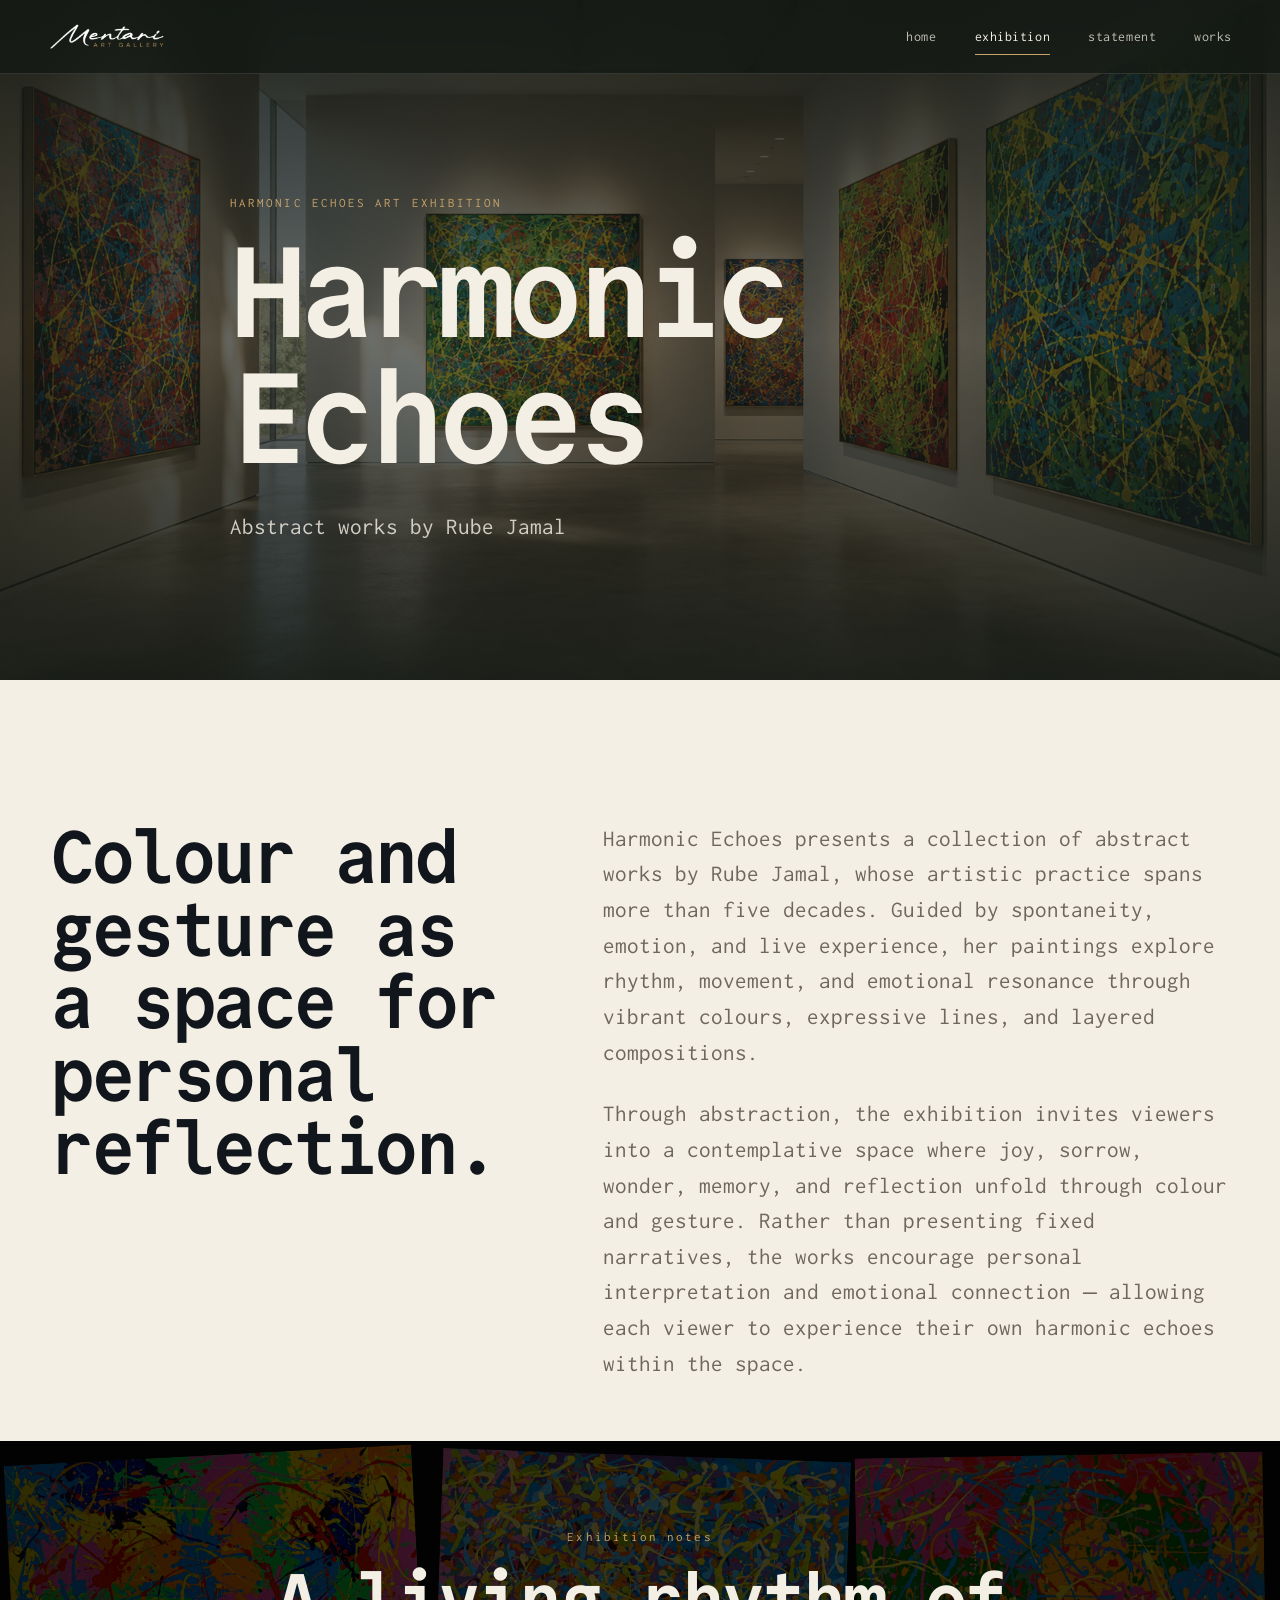
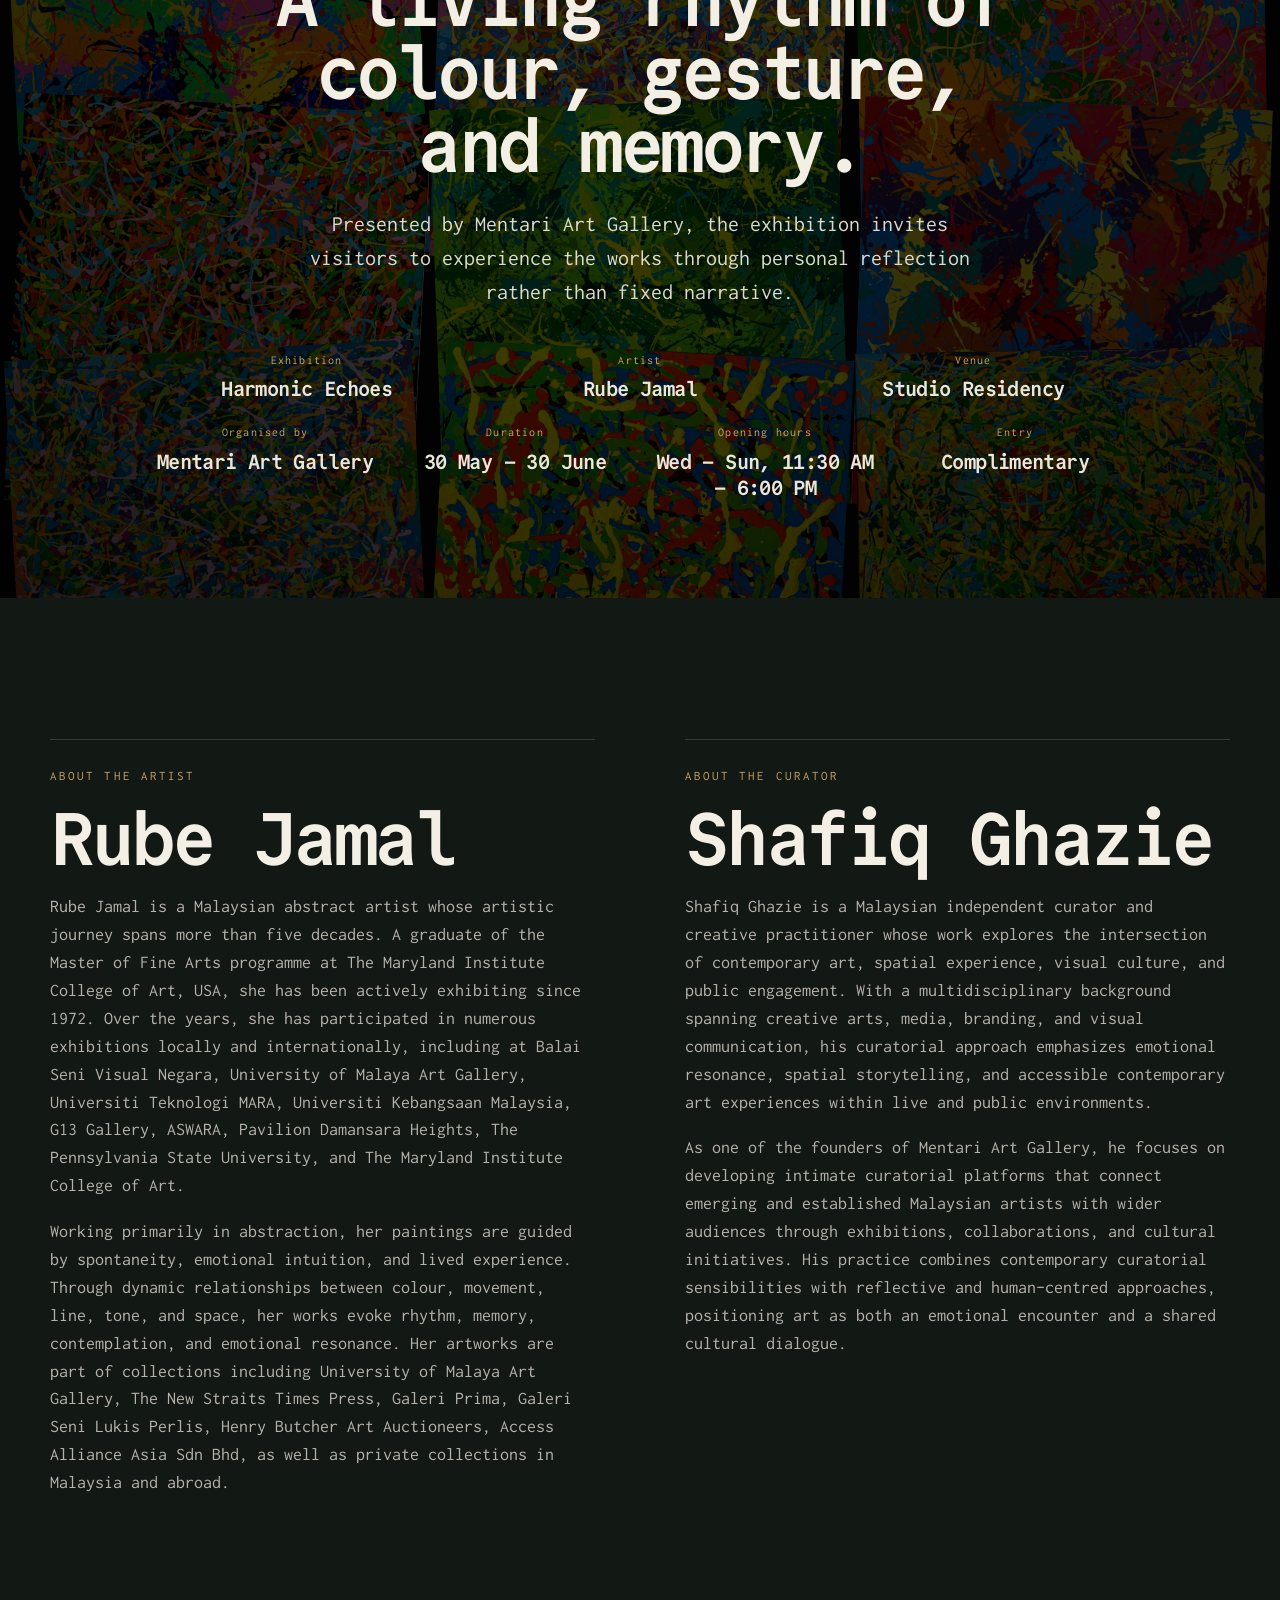
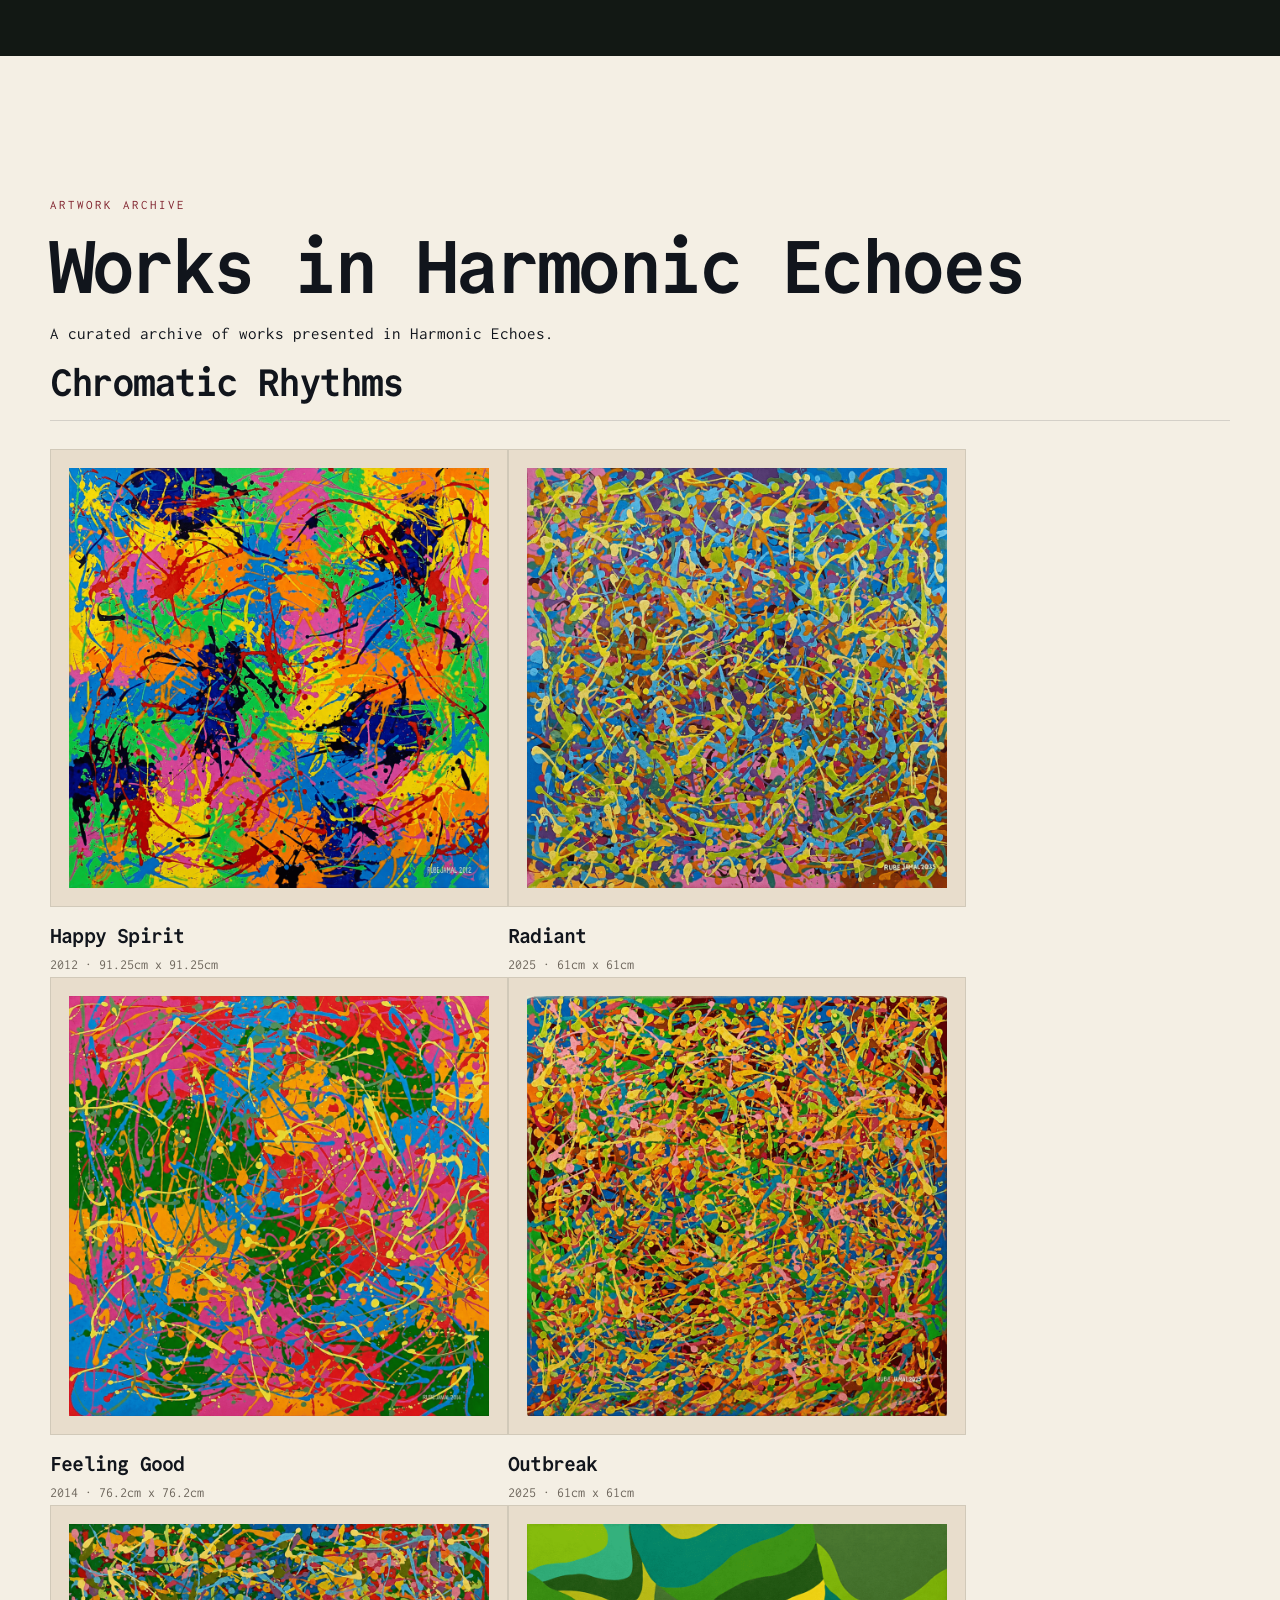
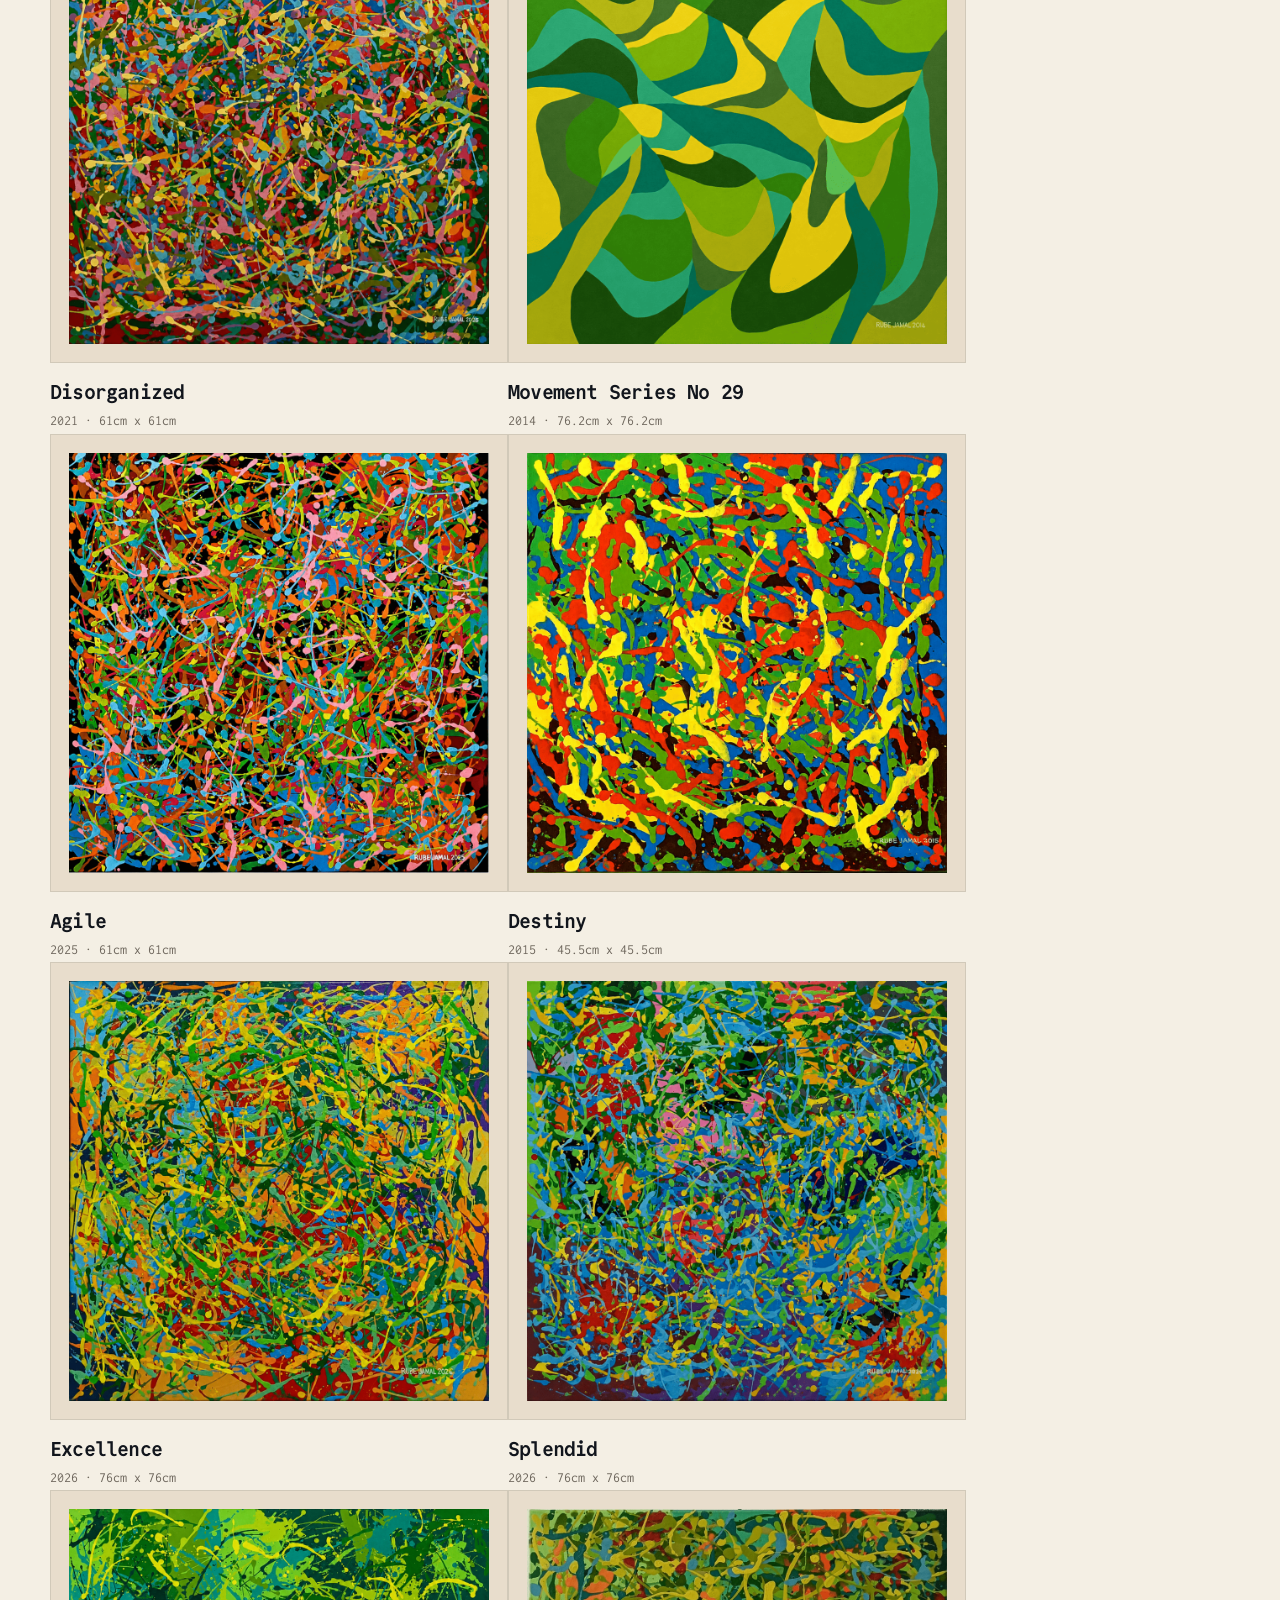
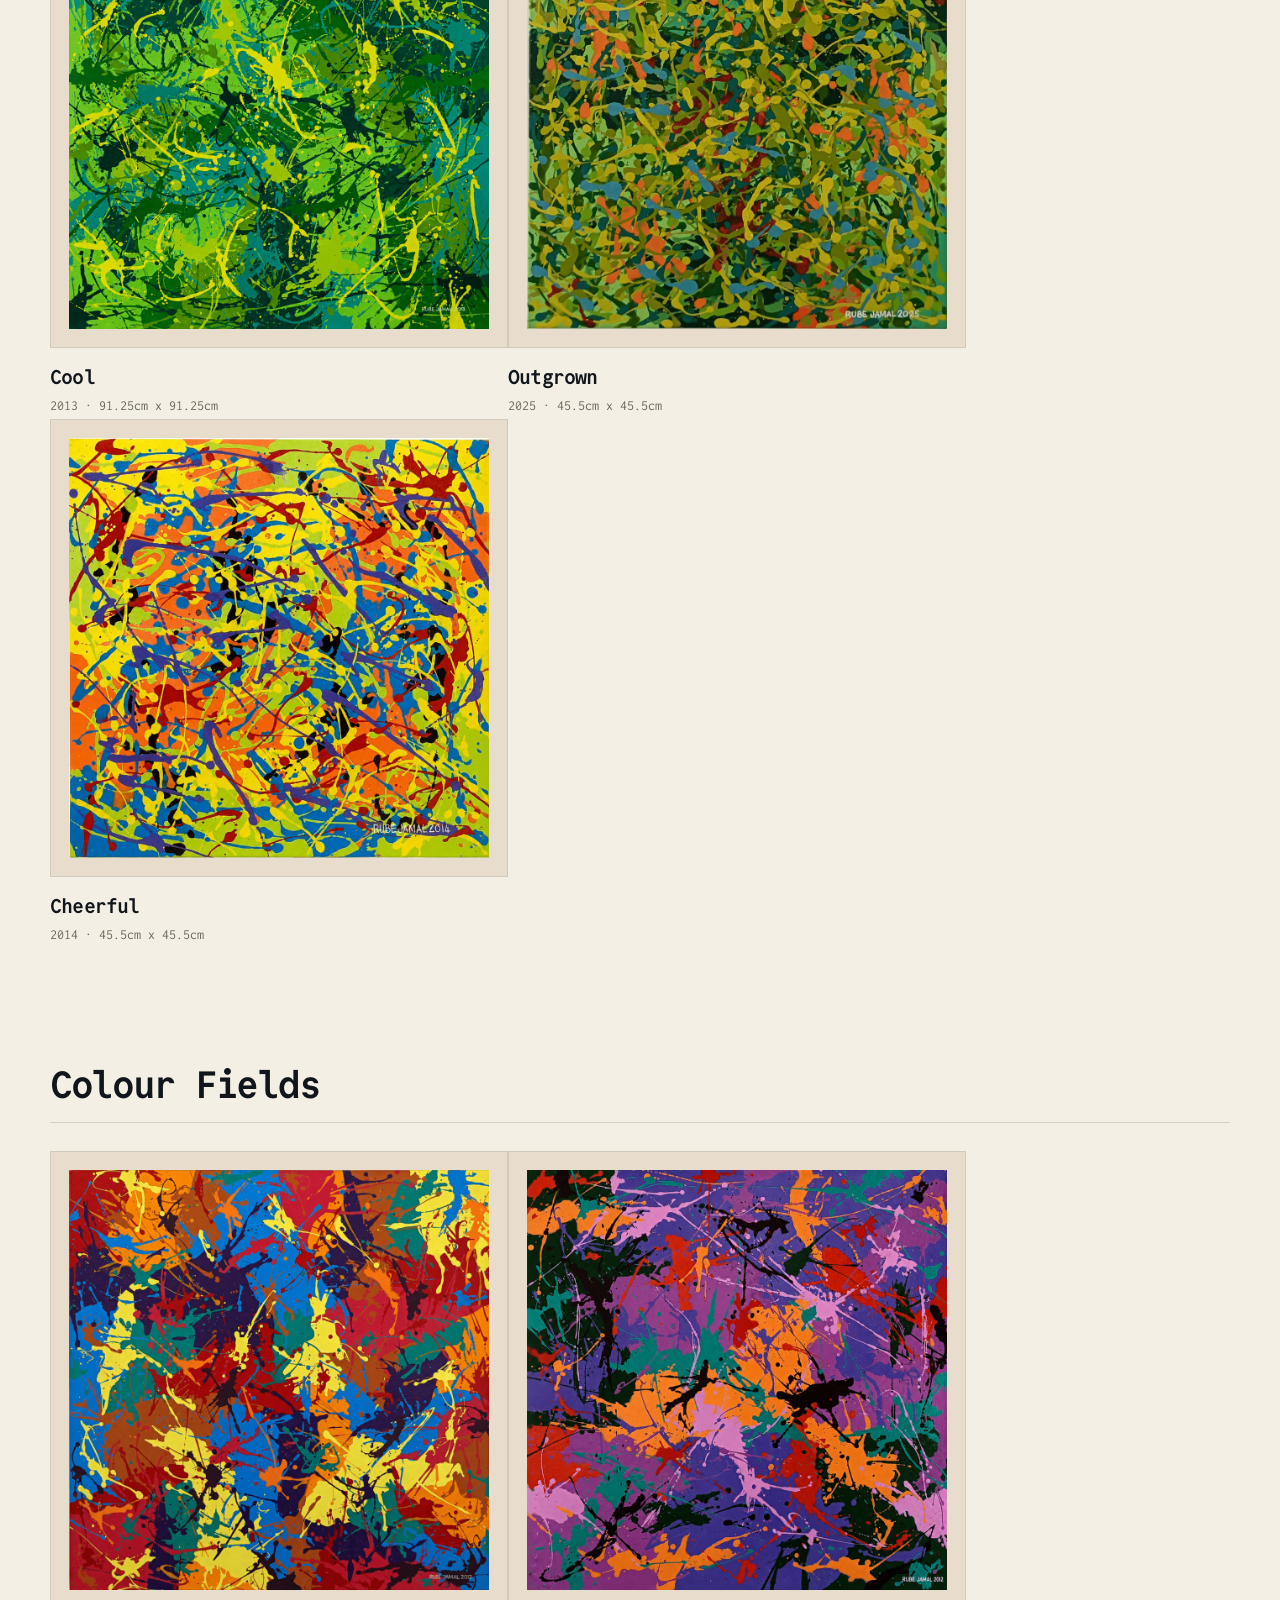
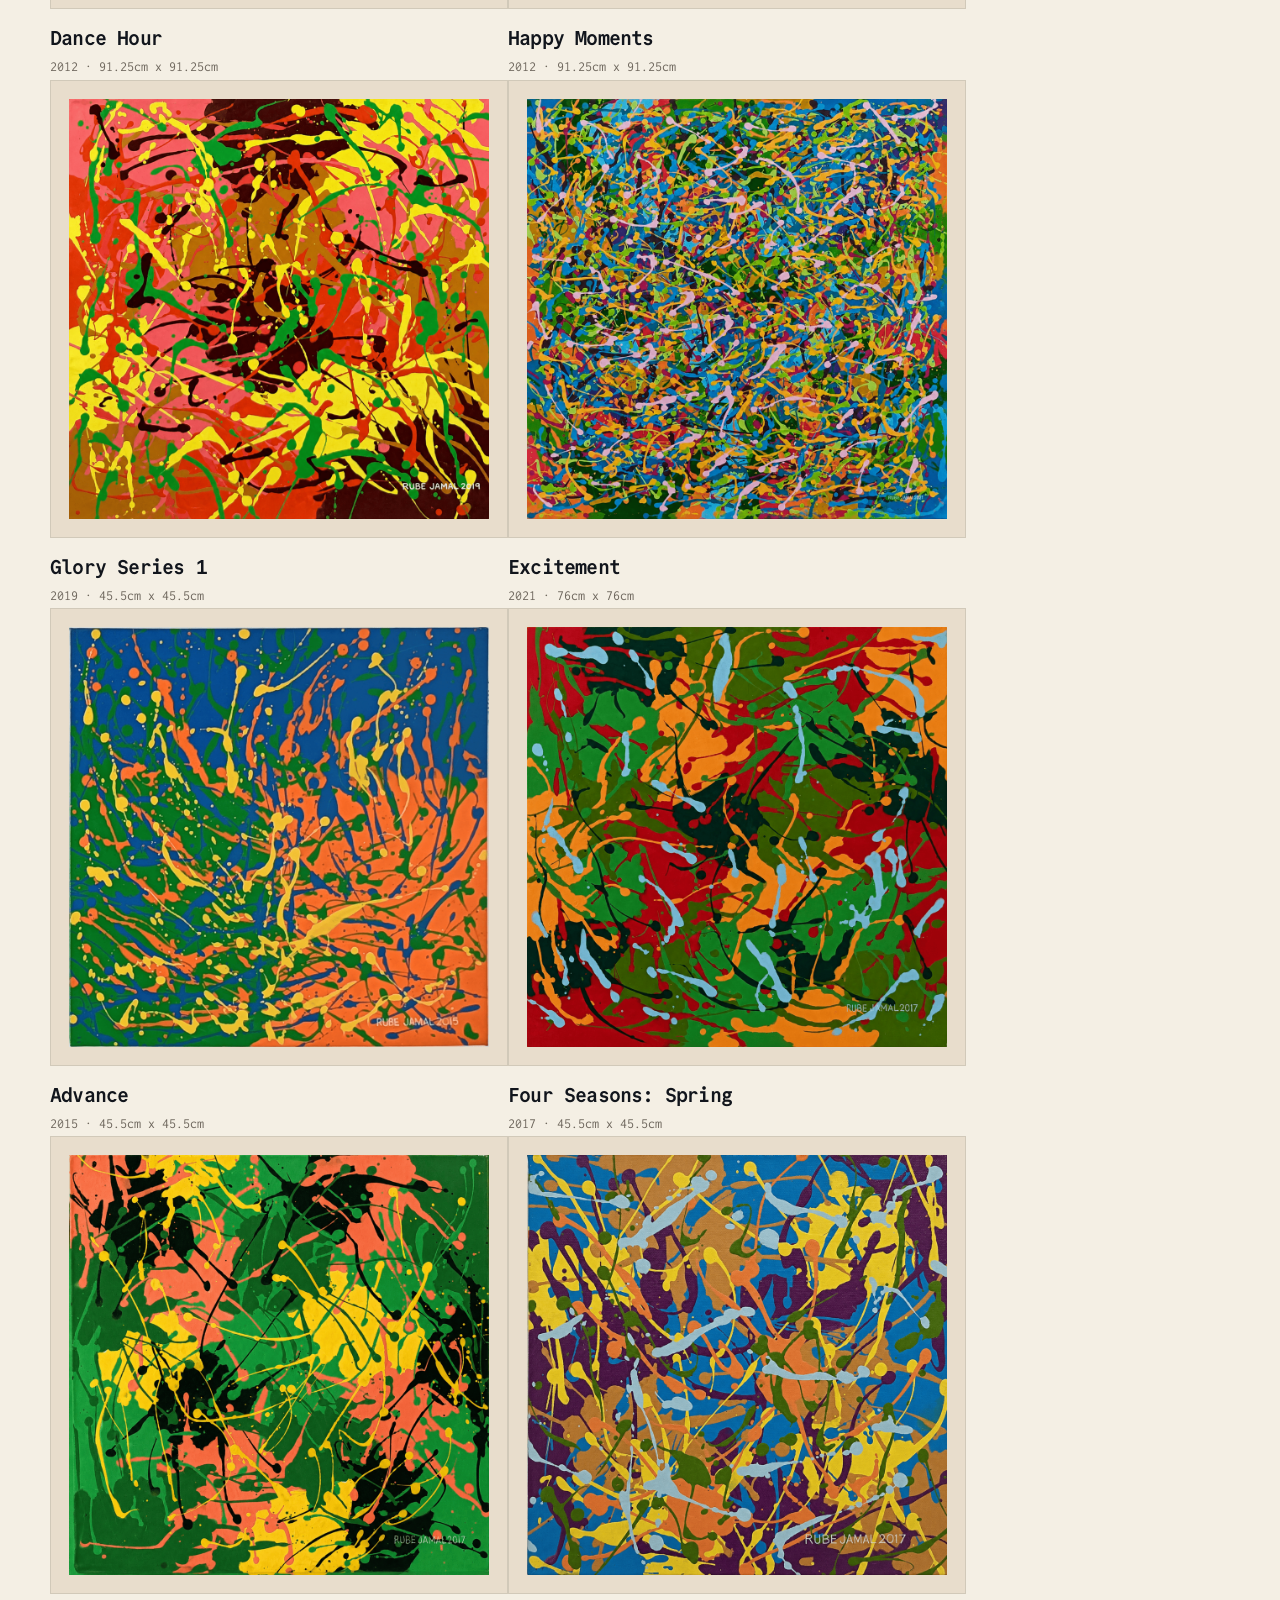
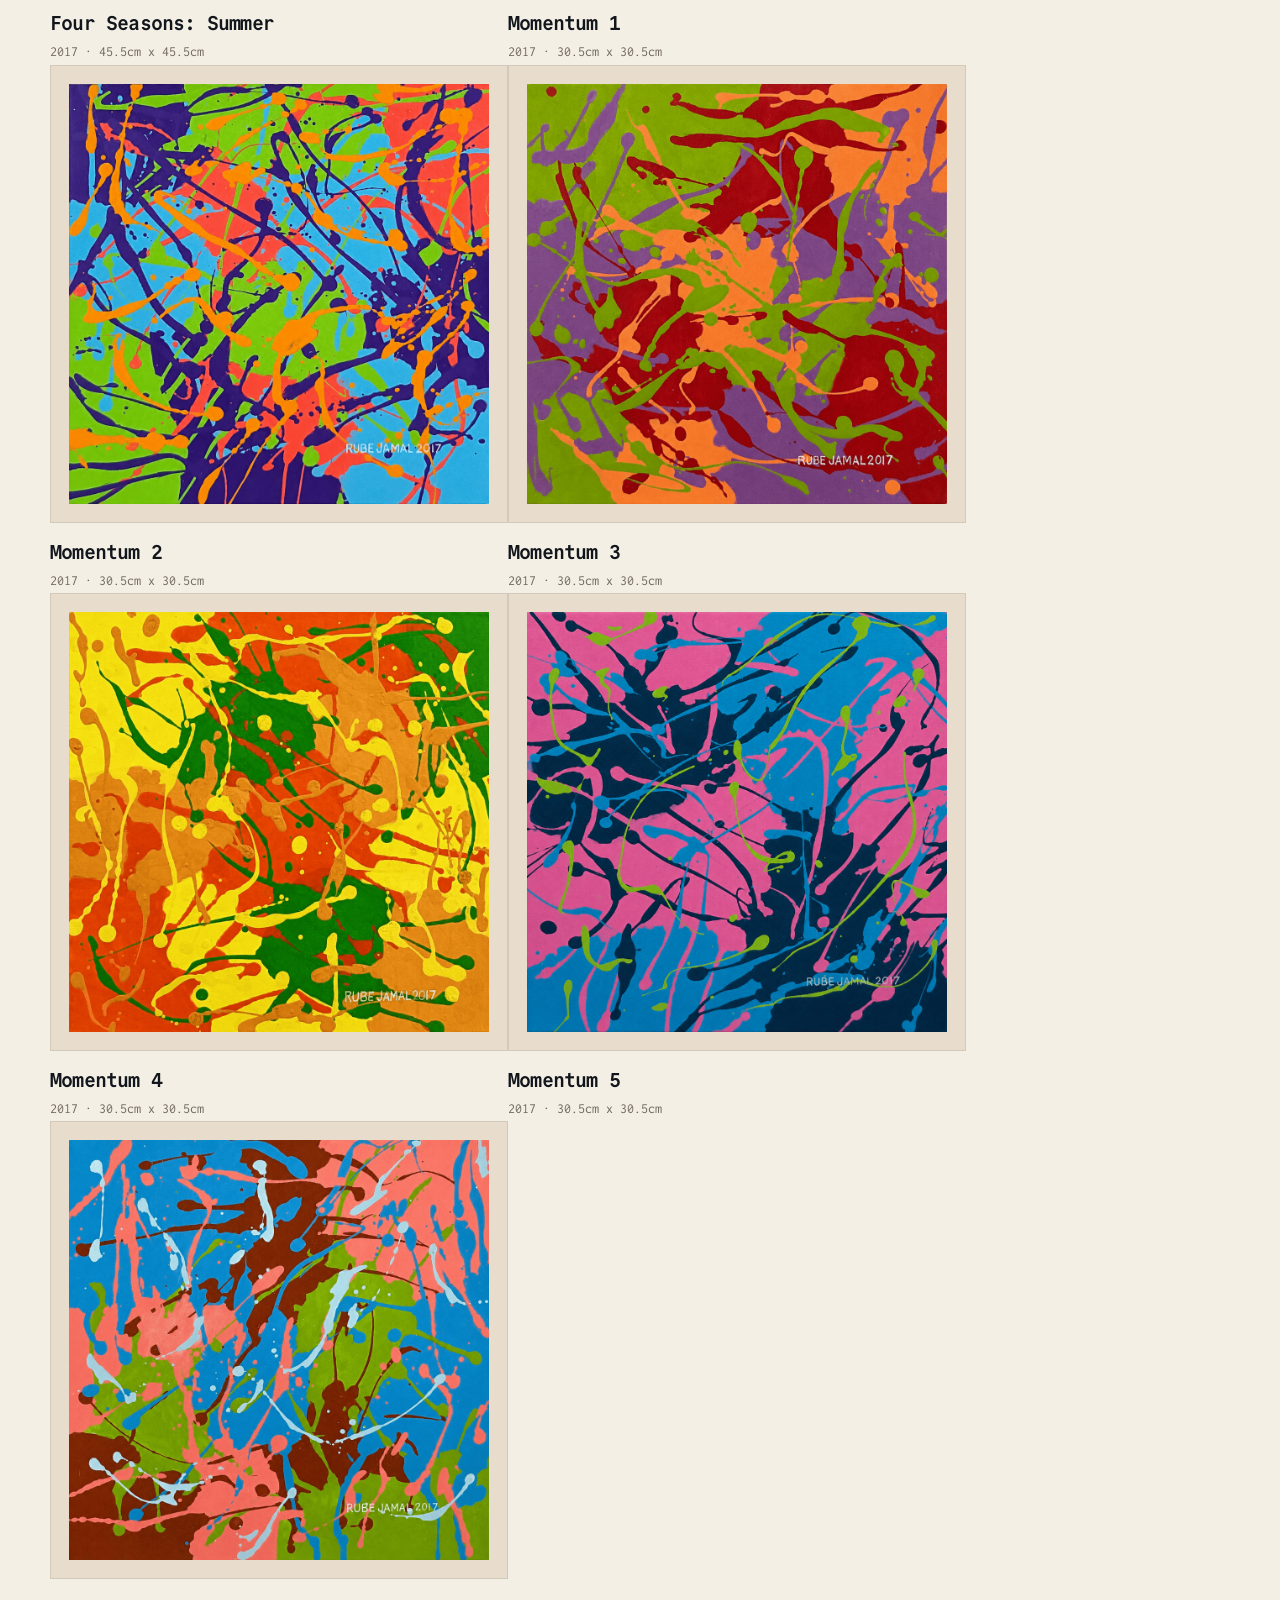
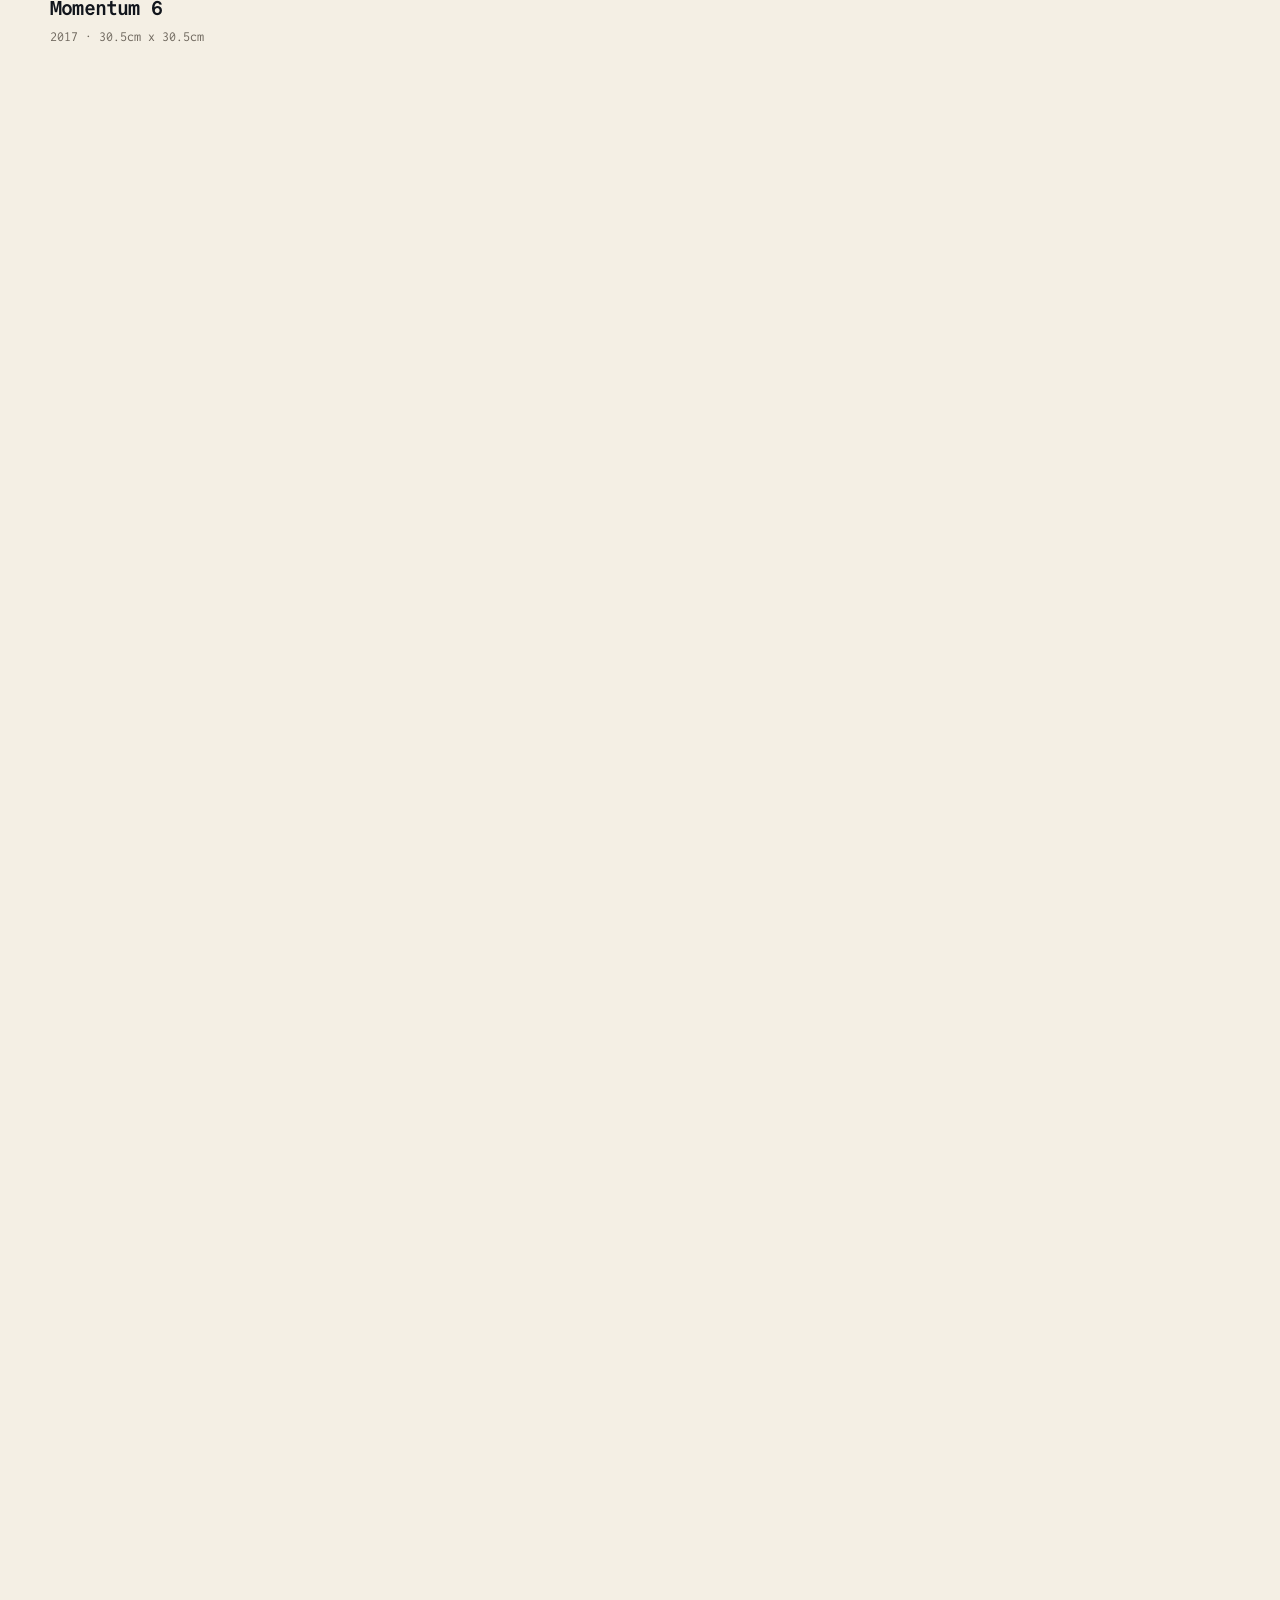
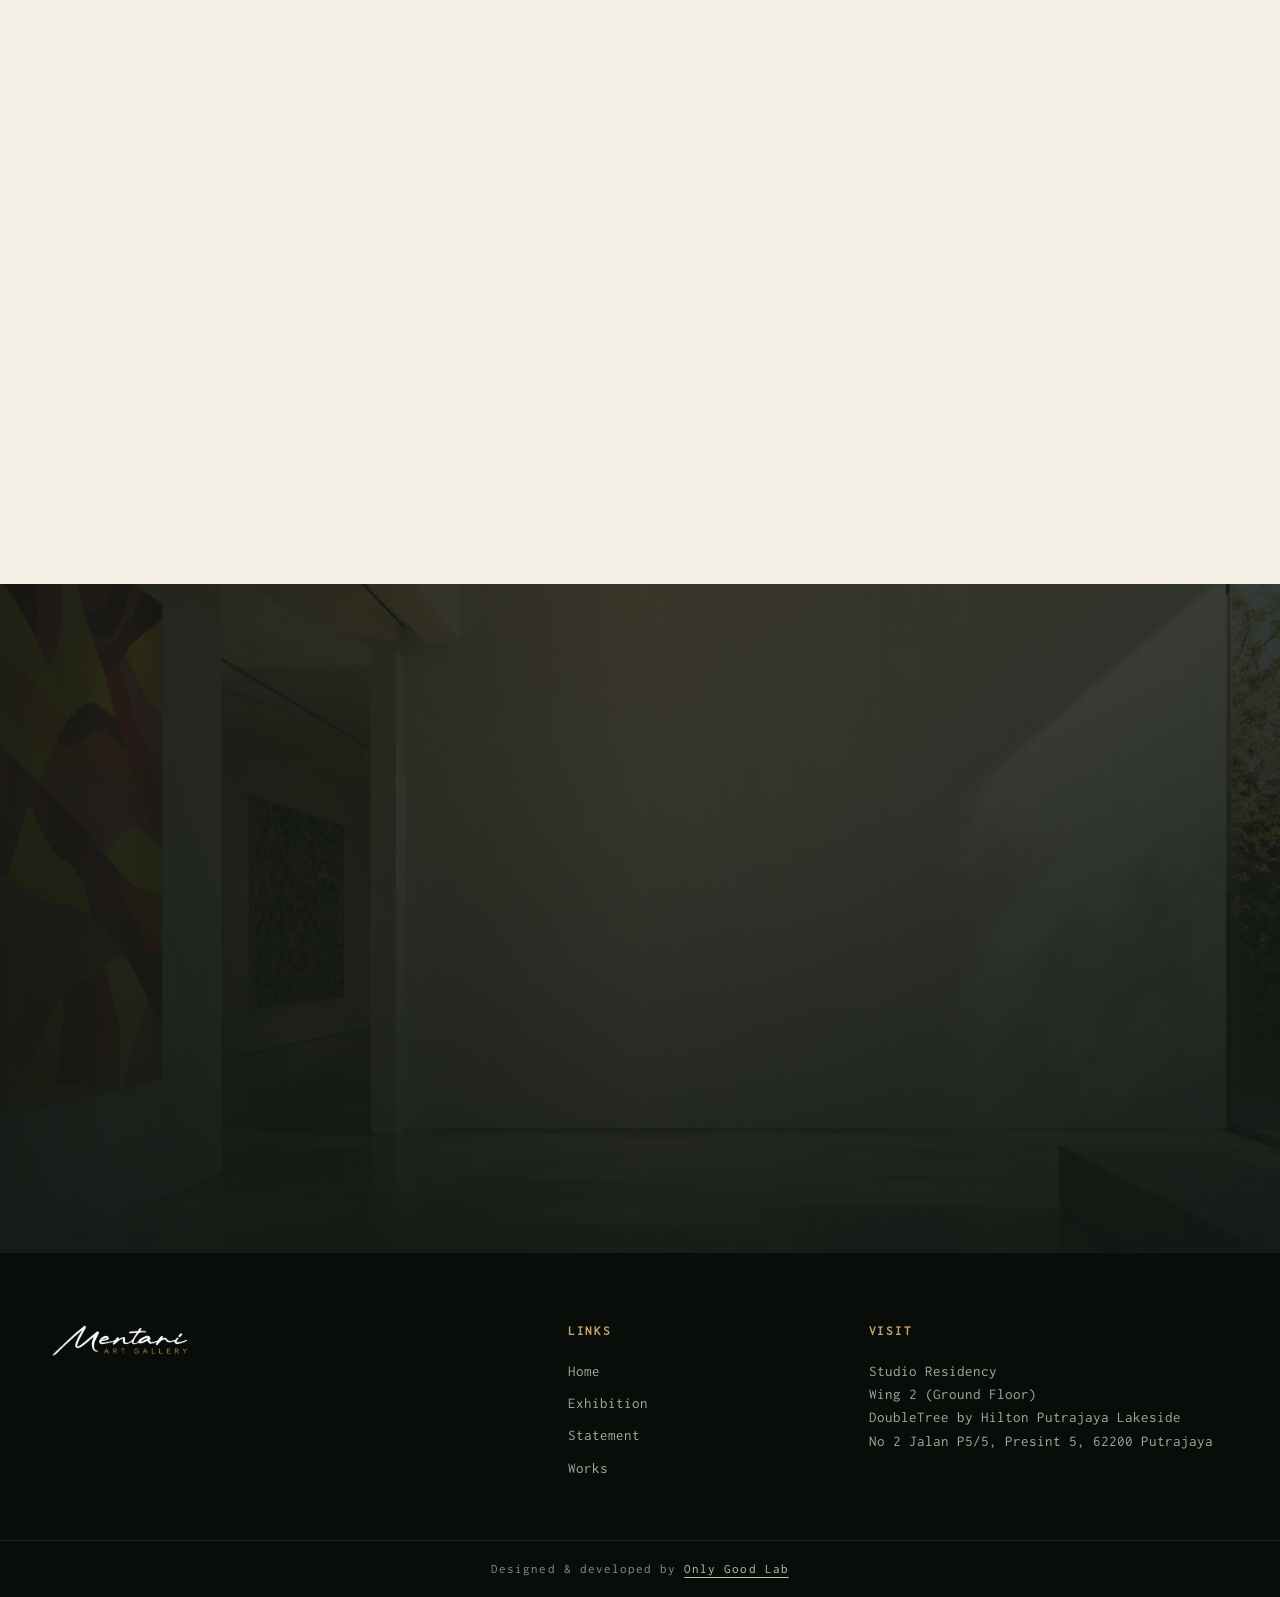
==== commit 0b402d17: "Update Mentari website content and footer details" ====
--- a/exhibition.html
+++ b/exhibition.html
@@ -127,32 +127,33 @@
   </div>
 </section>
     <section class="section dark-editorial">
-<div class="container artist-gallery-grid" data-about-slider>       <article class="reveal" id="aboutArtistSlide">
-  <p class="eyebrow">About the artist</p>
+<div class="container artist-gallery-grid" data-about-slider>
+    <article class="reveal" id="aboutGallerySlide">
+          <p class="eyebrow">About the artist</p>
           <h2>Rube Jamal</h2>
           <p>
-            Rube Jamal is a Malaysian abstract artist whose artistic journey spans more than five decades. A graduate of the Master of Fine Arts programme at The Maryland Institute College of Art, USA, she has been actively exhibiting since 1972.
-          </p>
-          <p>
-            Working primarily in abstraction, her paintings are guided by spontaneity, emotional intuition, and live experience. Through dynamic relationships between colour, movement, line, tone, and space, her works evoke rhythm, memory, contemplation, and emotional resonance.
+            Rube Jamal is a Malaysian abstract artist whose artistic journey spans more than five decades. A graduate of the Master of Fine Arts programme at The Maryland Institute College of Art, USA, she has been actively exhibiting since 1972. Over the years, she has participated in numerous exhibitions locally and internationally, including at Balai Seni Visual Negara, University of Malaya Art Gallery, Universiti Teknologi MARA, Universiti Kebangsaan Malaysia, G13 Gallery, ASWARA, Pavilion Damansara Heights, The Pennsylvania State University, and The Maryland Institute College of Art.
+          </p>
+          <p>
+            Working primarily in abstraction, her paintings are guided by spontaneity, emotional intuition, and lived experience. Through dynamic relationships between colour, movement, line, tone, and space, her works evoke rhythm, memory, contemplation, and emotional resonance. Her artworks are part of collections including University of Malaya Art Gallery, The New Straits Times Press, Galeri Prima, Galeri Seni Lukis Perlis, Henry Butcher Art Auctioneers, Access Alliance Asia Sdn Bhd, as well as private collections in Malaysia and abroad.
           </p>
         </article>
-
-     <article class="reveal" id="aboutGallerySlide">
-  <p class="eyebrow">About the gallery</p>
-          <h2>Mentari Art Gallery</h2>
-          <p>
-            Mentari Art Gallery is a contemporary curatorial art platform dedicated to presenting and supporting Malaysian emerging and established artists through meaningful visual and spatial experiences.
-          </p>
-          <p>
-            Through exhibitions, collaborations, and future curatorial initiatives, the gallery aims to expand contemporary art engagement while fostering connections between artists, audiences, and lived space.
+        <article class="reveal" id="aboutArtistSlide">
+          <p class="eyebrow">About the curator</p>
+          <h2>Shafiq Ghazie</h2>
+          <p>
+            Shafiq Ghazie is a Malaysian independent curator and creative practitioner whose work explores the intersection of contemporary art, spatial experience, visual culture, and public engagement. With a multidisciplinary background spanning creative arts, media, branding, and visual communication, his curatorial approach emphasizes emotional resonance, spatial storytelling, and accessible contemporary art experiences within live and public environments.
+          </p>
+          <p>
+            As one of the founders of Mentari Art Gallery, he focuses on developing intimate curatorial platforms that connect emerging and established Malaysian artists with wider audiences through exhibitions, collaborations, and cultural initiatives. His practice combines contemporary curatorial sensibilities with reflective and human-centred approaches, positioning art as both an emotional encounter and a shared cultural dialogue.
           </p>
         </article>
+
       </div>
       <div class="about-slider-dots" aria-label="About section slider controls">
-  <button class="about-dot is-active" type="button" aria-label="View About the artist" data-about-dot="0"></button>
-  <button class="about-dot" type="button" aria-label="View About the gallery" data-about-dot="1"></button>
-</div>
+        <button class="about-dot is-active" type="button" aria-label="View About the curator" data-about-dot="0"></button>
+        <button class="about-dot" type="button" aria-label="View About the artist" data-about-dot="1"></button>
+      </div>
     </section>
 
  <section class="section archive-section" id="artworks">
@@ -200,23 +201,30 @@
       <div class="visit-overlay"></div>
 
       <div class="container visit-content reveal">
-       
-        <h2>Plan your visit</h2>
+        <p class="eyebrow">Contact Us</p>
+        <h2>Studio Residency, Putrajaya</h2>
 
         <div class="visit-grid">
           <div>
-            <span>Phone</span>
+            <span>Contact</span>
             <a href="tel:+60122954212">+6012 295 4212</a>
-          </div>
-          <div>
-            <span>Email</span>
             <a href="mailto:mentariartgallery@gmail.com">mentariartgallery@gmail.com</a>
           </div>
           <div>
             <span>Location</span>
             <p>
-              Studio Residency, DoubleTree by Hilton Putrajaya Lakeside<br />
-              No 2, Jalan P5/5, Presint 5, 62200 Putrajaya
+              Studio Residency<br />
+              Wing 2 (Ground Floor)<br />
+              DoubleTree by Hilton Putrajaya Lakeside<br />
+              No 2 Jalan P5/5, Presint 5, 62200 Putrajaya
+            </p>
+          </div>
+          <div>
+            <span>Opening Hours</span>
+            <p>
+              Wednesday to Sunday<br />
+              11:30 AM – 6:00 PM<br />
+              And by appointment
             </p>
           </div>
         </div>
@@ -259,15 +267,16 @@
       <div>
         <h3>Visit</h3>
         <p>
-          Wednesday to Sunday<br />
-          11:30 AM – 6:00 PM<br />
-          Complimentary Entry
+          Studio Residency<br />
+          Wing 2 (Ground Floor)<br />
+          DoubleTree by Hilton Putrajaya Lakeside<br />
+          No 2 Jalan P5/5, Presint 5, 62200 Putrajaya
         </p>
       </div>
     </div>
 
     <div class="footer-bottom">
-      <p>designed and developed by Only Good Lab</p>
+      <p>Designed &amp; developed by <a href="https://www.instagram.com/onlygoodlab/" target="_blank" rel="noopener noreferrer">Only Good Lab</a></p>
     </div>
   </footer>
 
--- a/css/style.css
+++ b/css/style.css
@@ -601,7 +601,7 @@
   display: grid;
   grid-template-columns: repeat(3, 1fr);
   gap: 22px;
-  margin-top: 48px;
+  margin-top: 28px;
 }
 
 .visit-grid div {
@@ -914,6 +914,17 @@
   color: rgba(244, 239, 228, 0.56);
   font-size: 13px;
   letter-spacing: 0.08em;
+}
+
+.footer-bottom a {
+  color: rgba(244, 239, 228, 0.78);
+  text-decoration: underline;
+  text-underline-offset: 4px;
+  transition: color 220ms ease;
+}
+
+.footer-bottom a:hover {
+  color: var(--accent-gold);
 }
 
 .reveal {
@@ -1509,7 +1520,7 @@
     display: grid;
     grid-template-columns: 1fr;
     gap: 18px;
-    margin-top: 34px;
+    margin-top: 24px;
   }
 
   .visit-grid div {
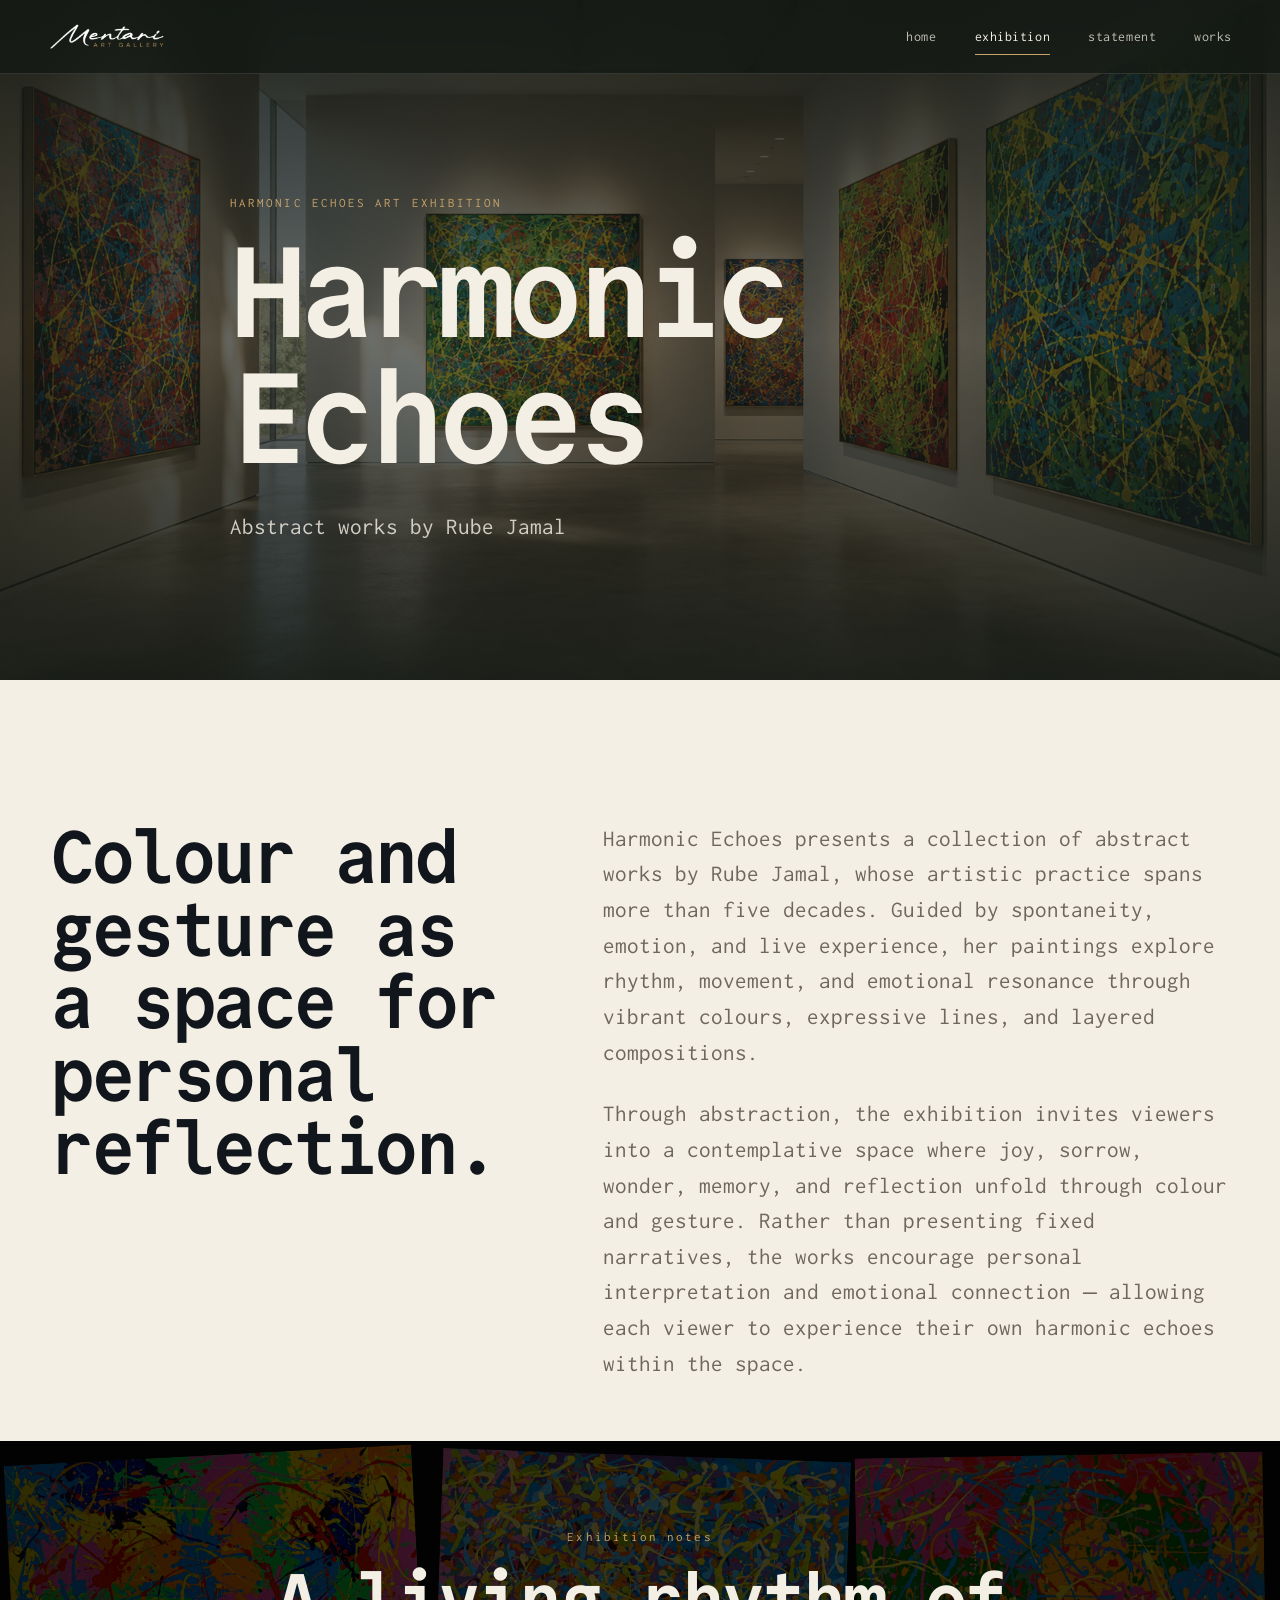
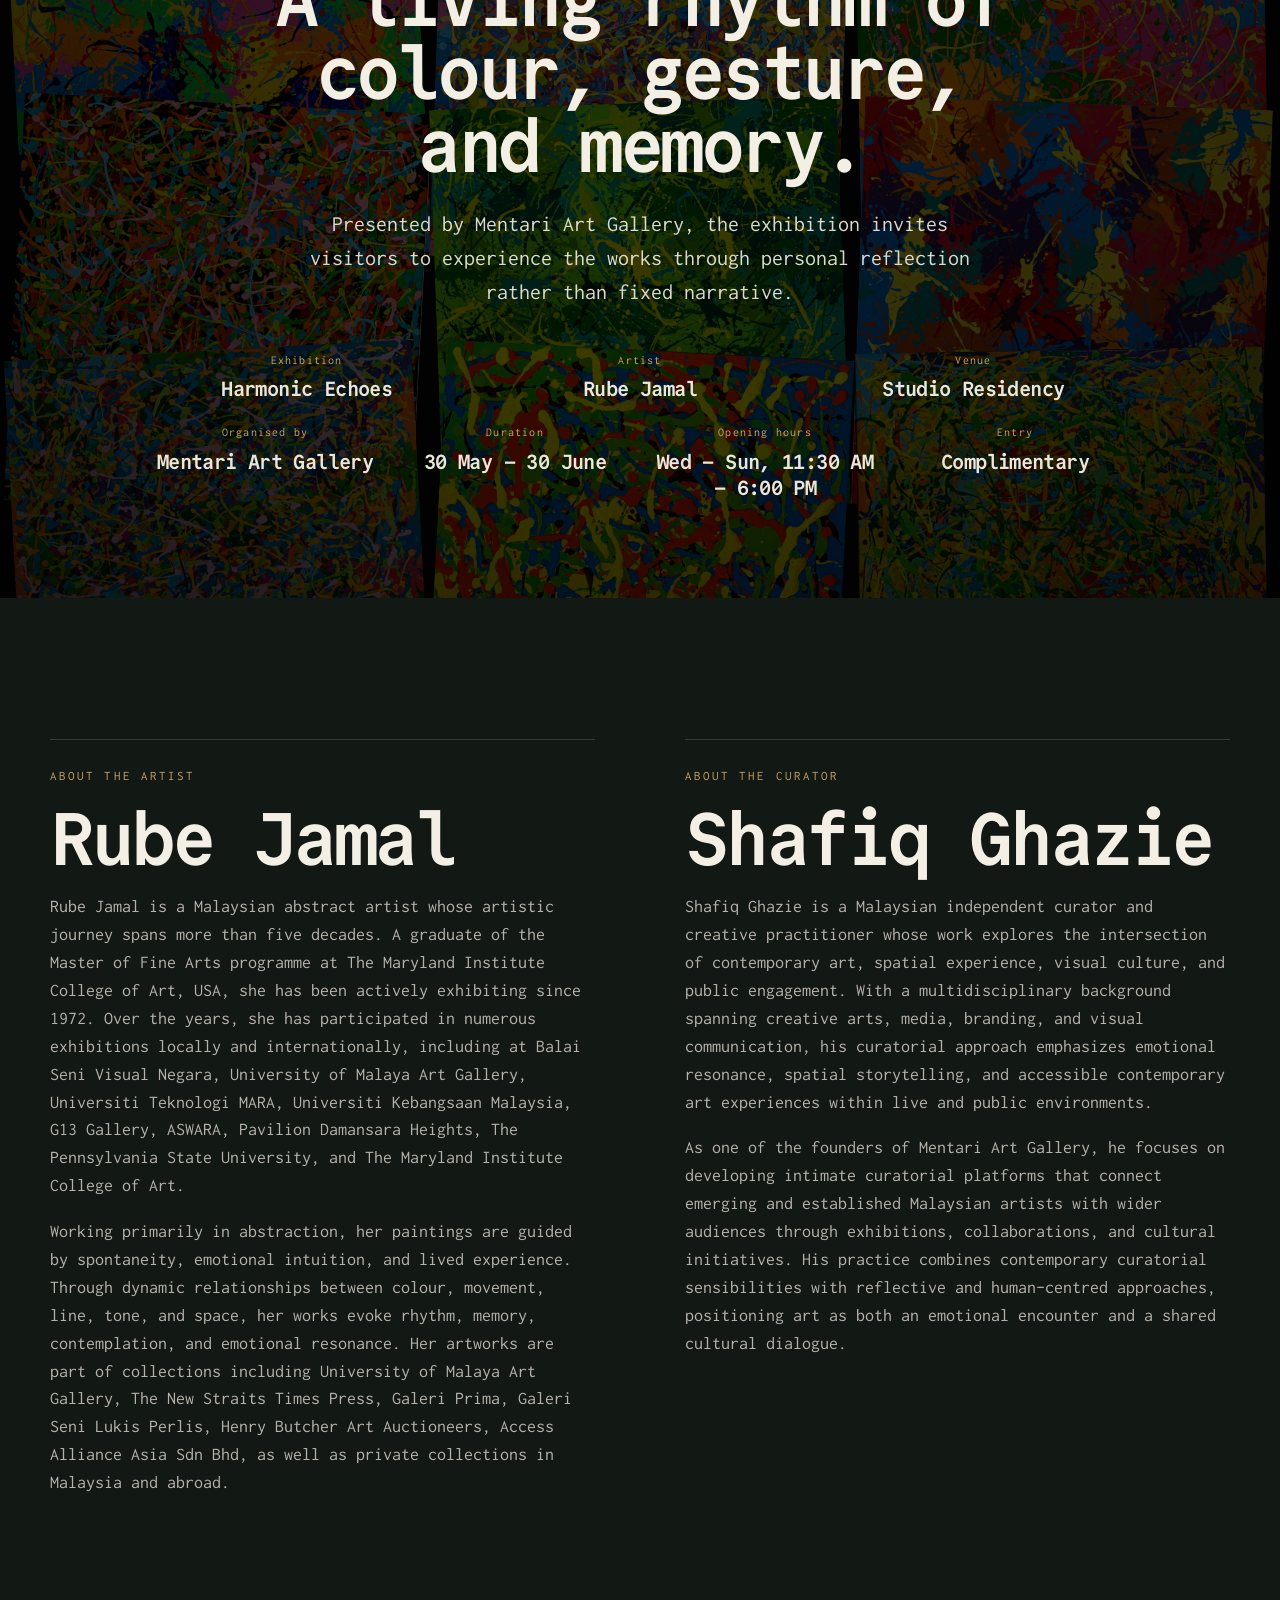
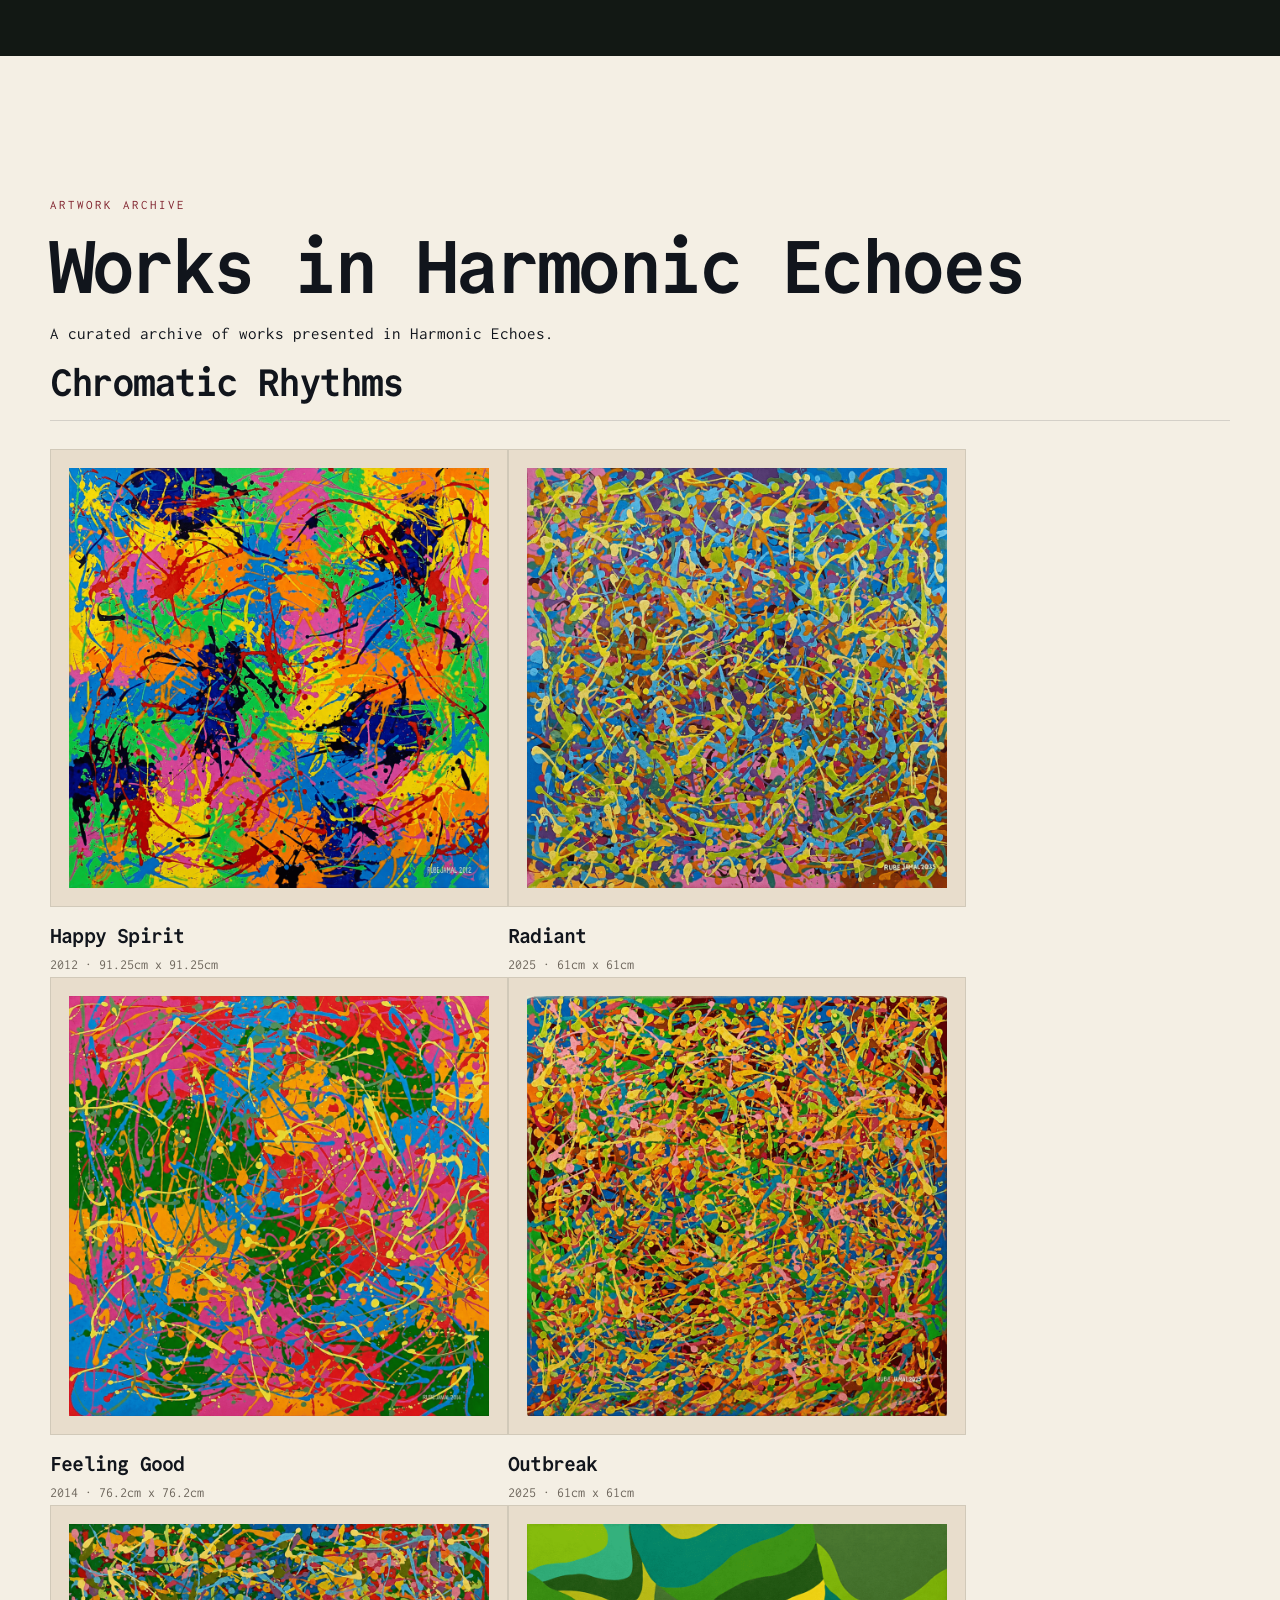
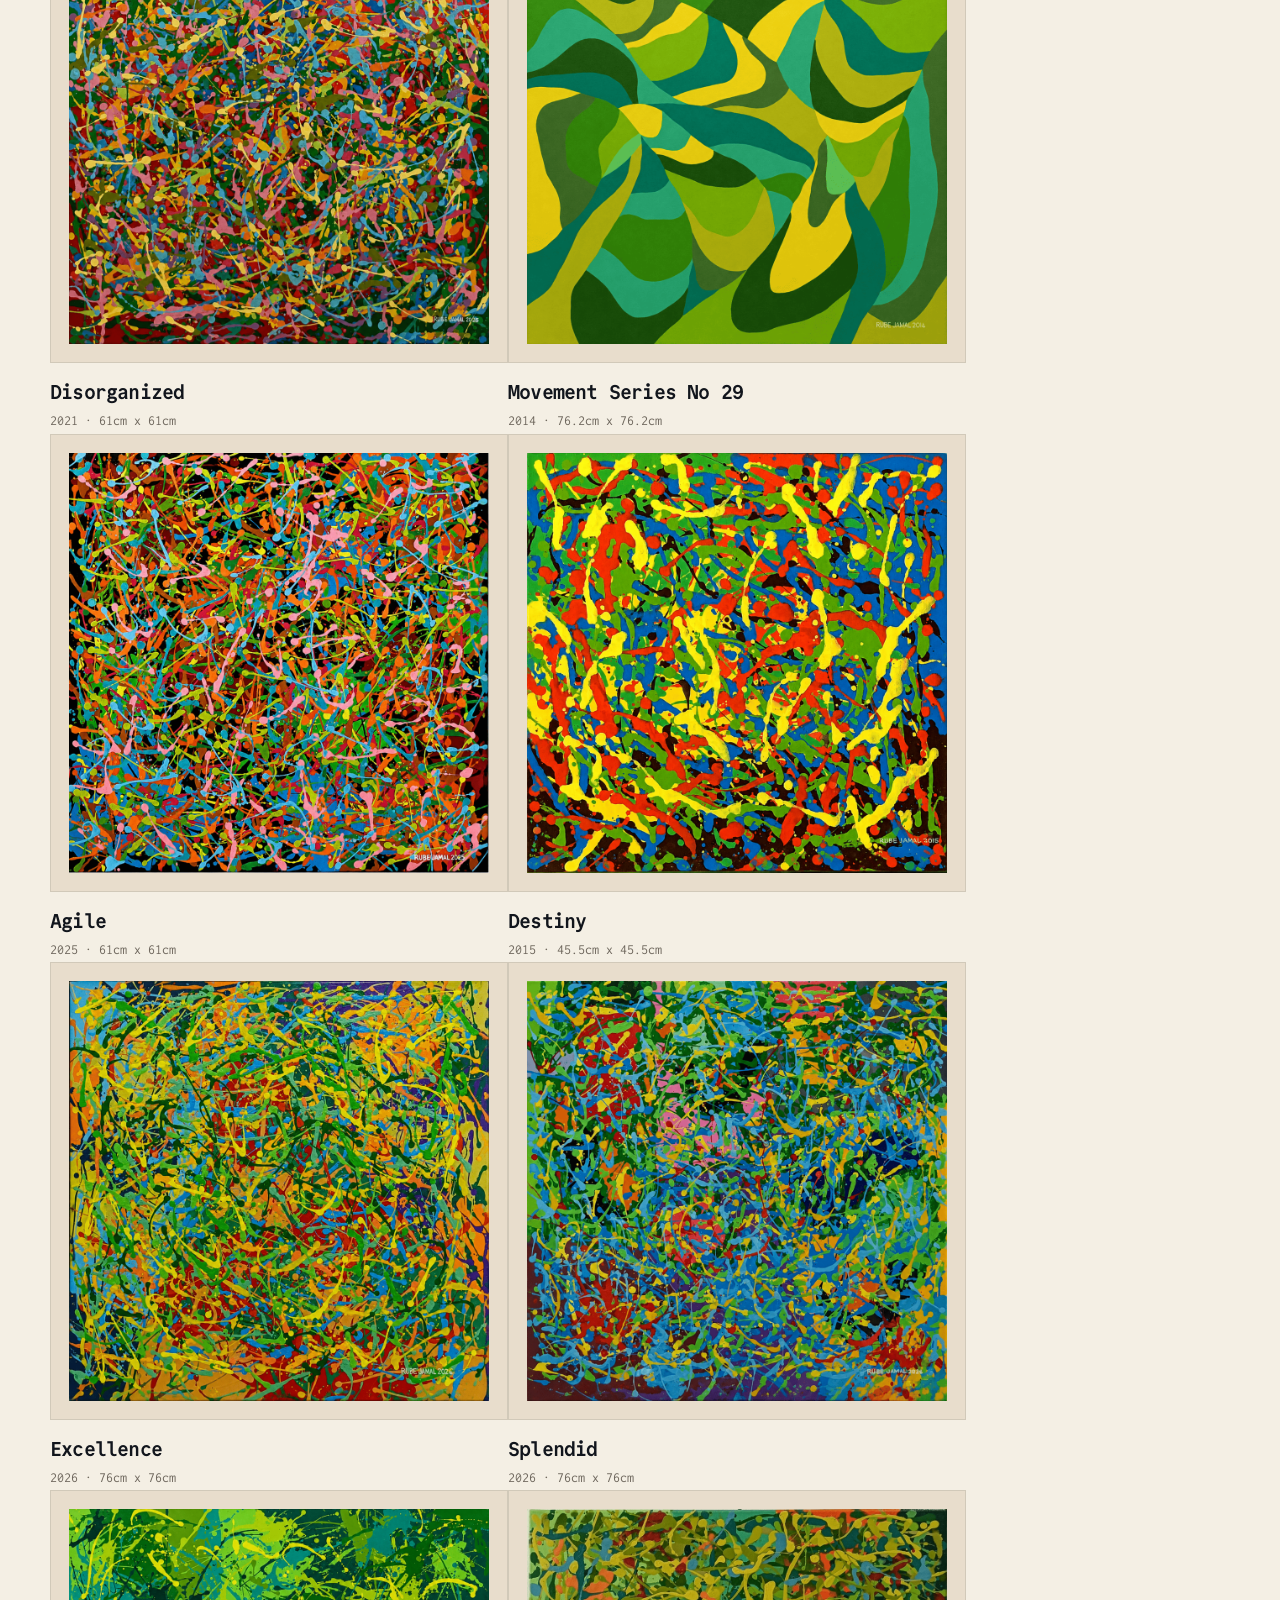
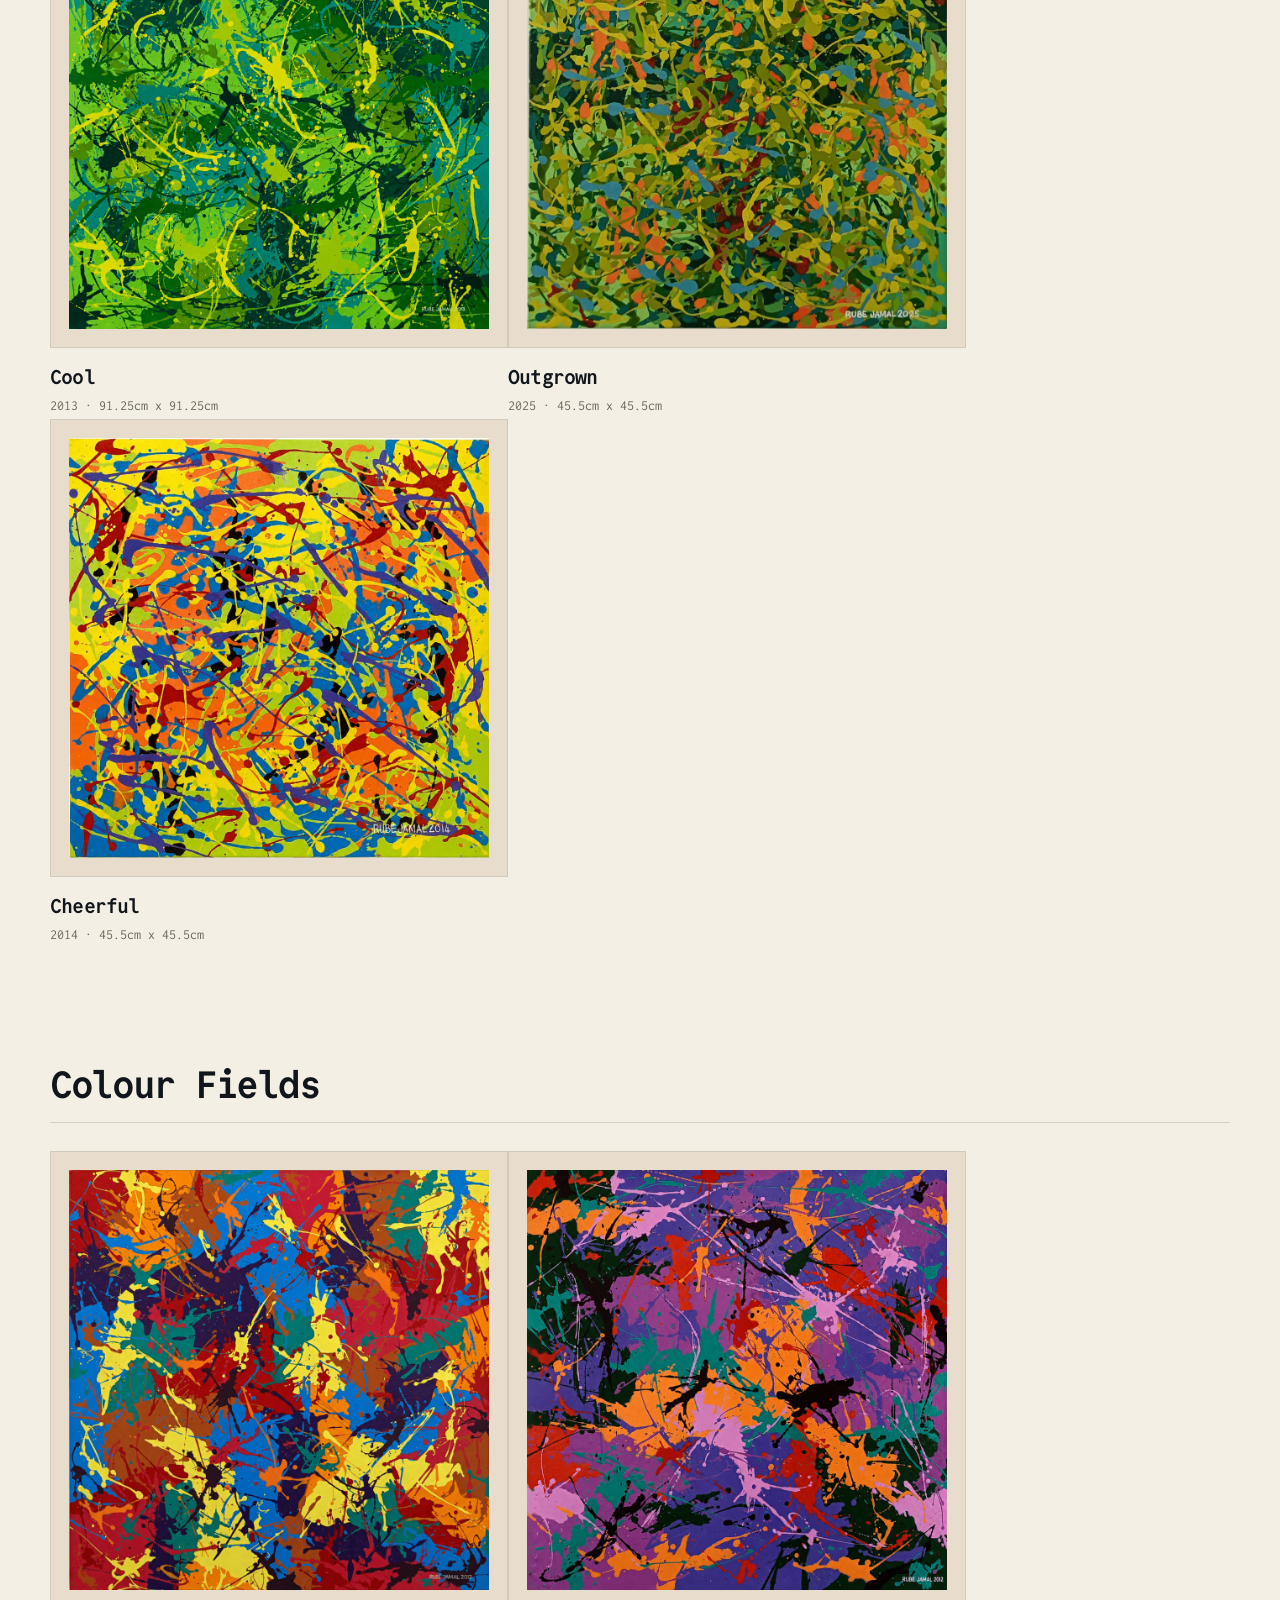
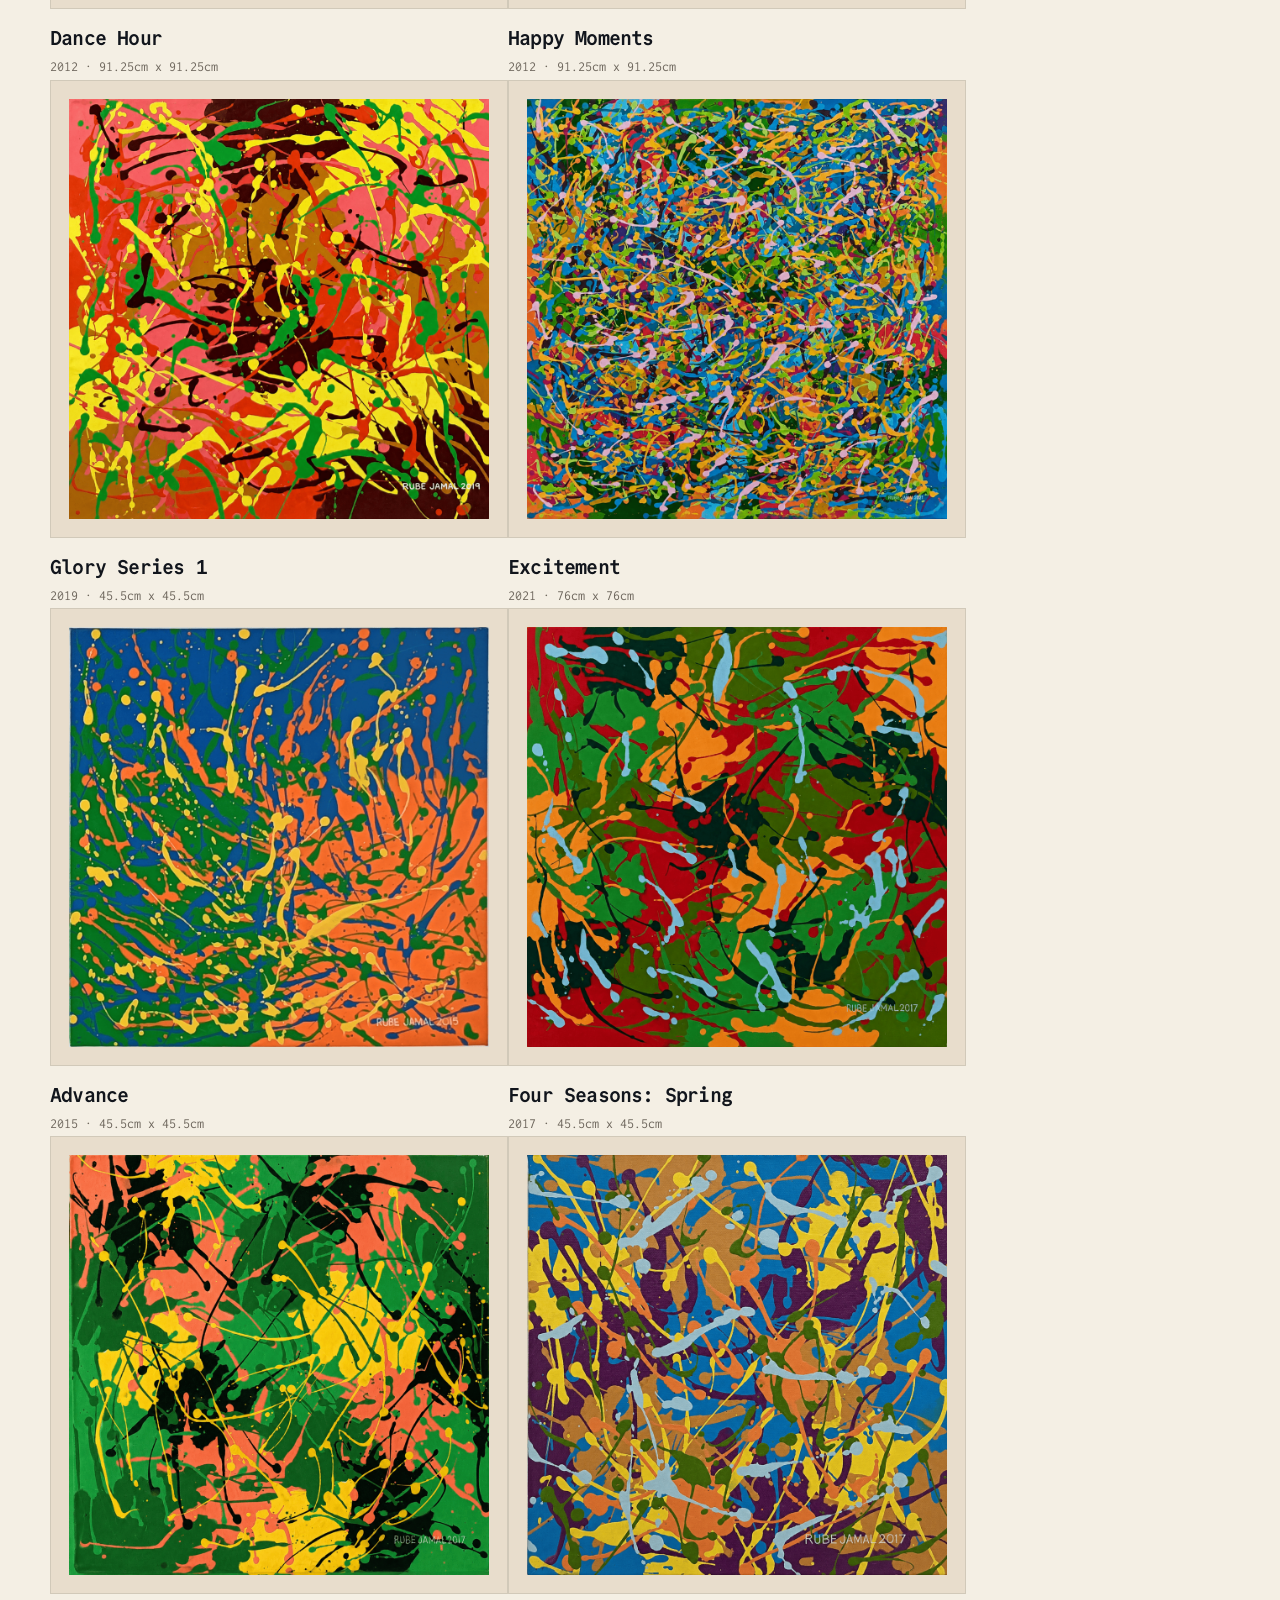
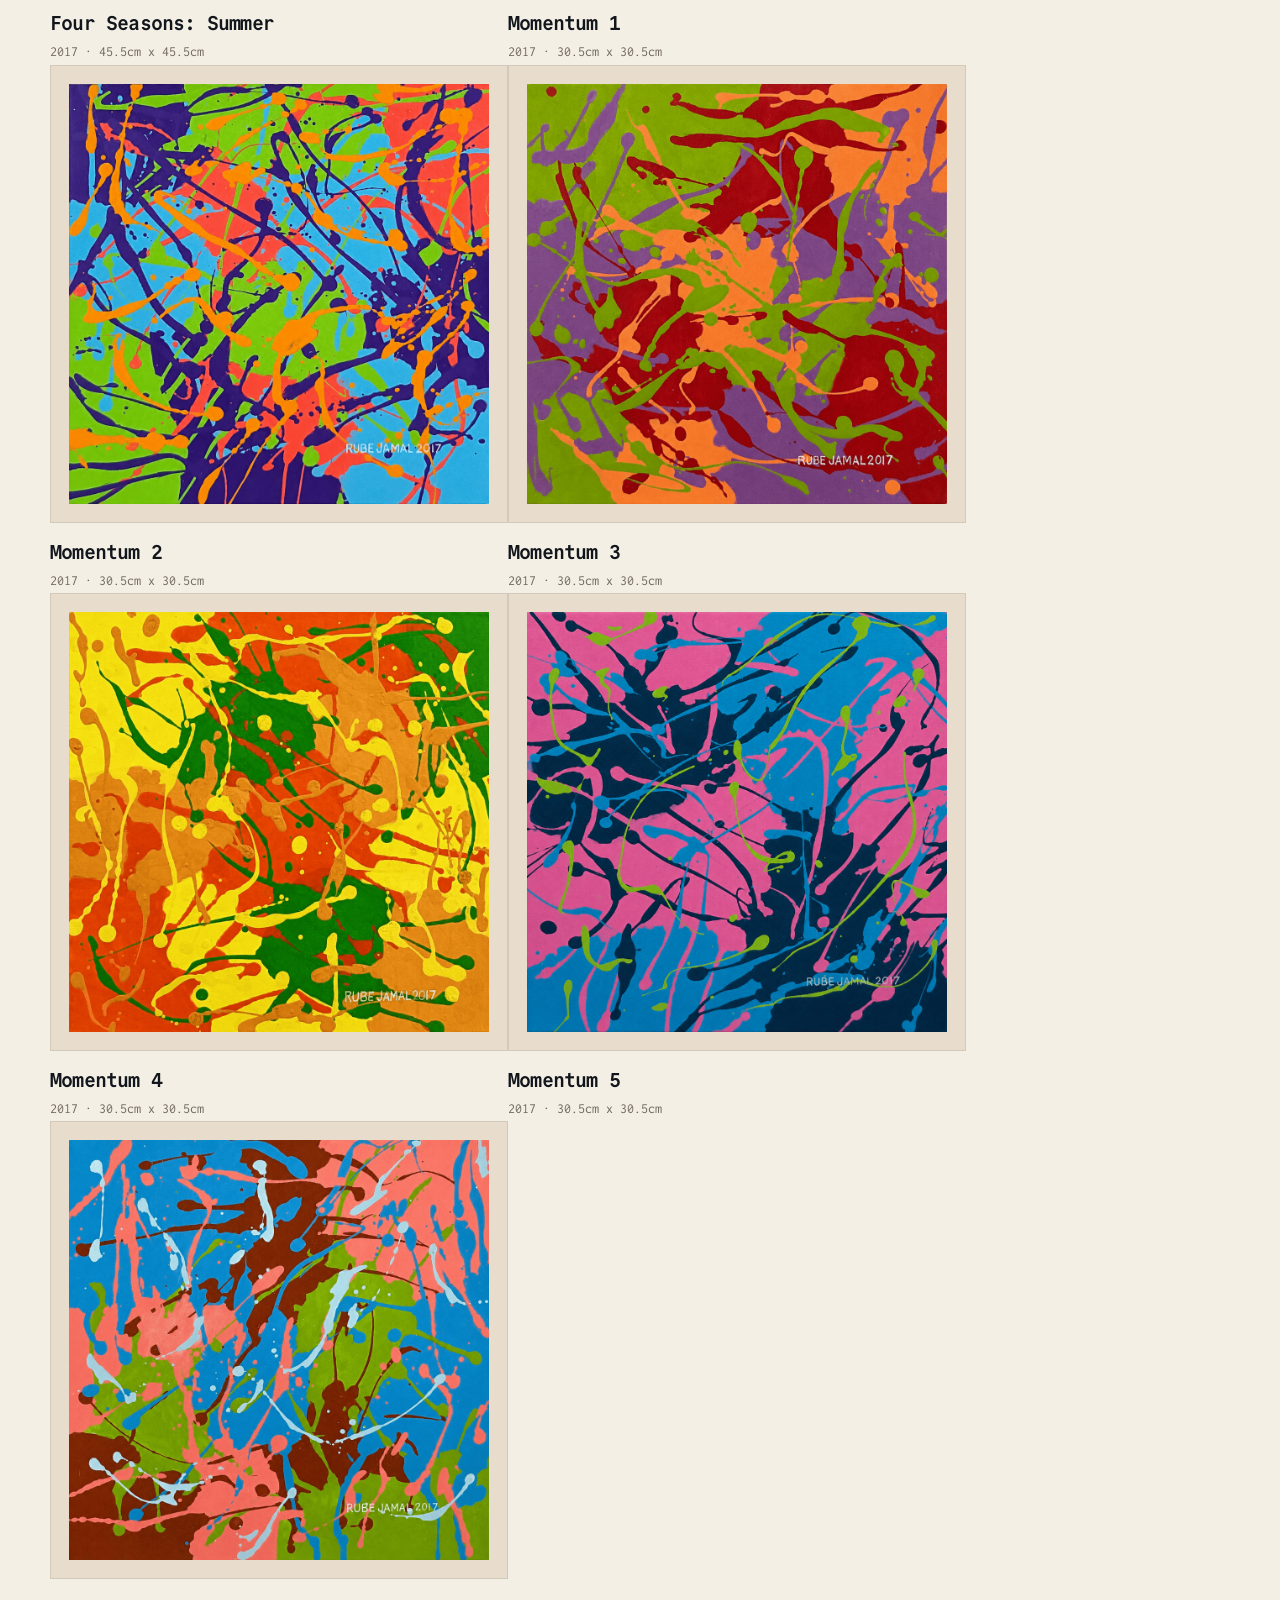
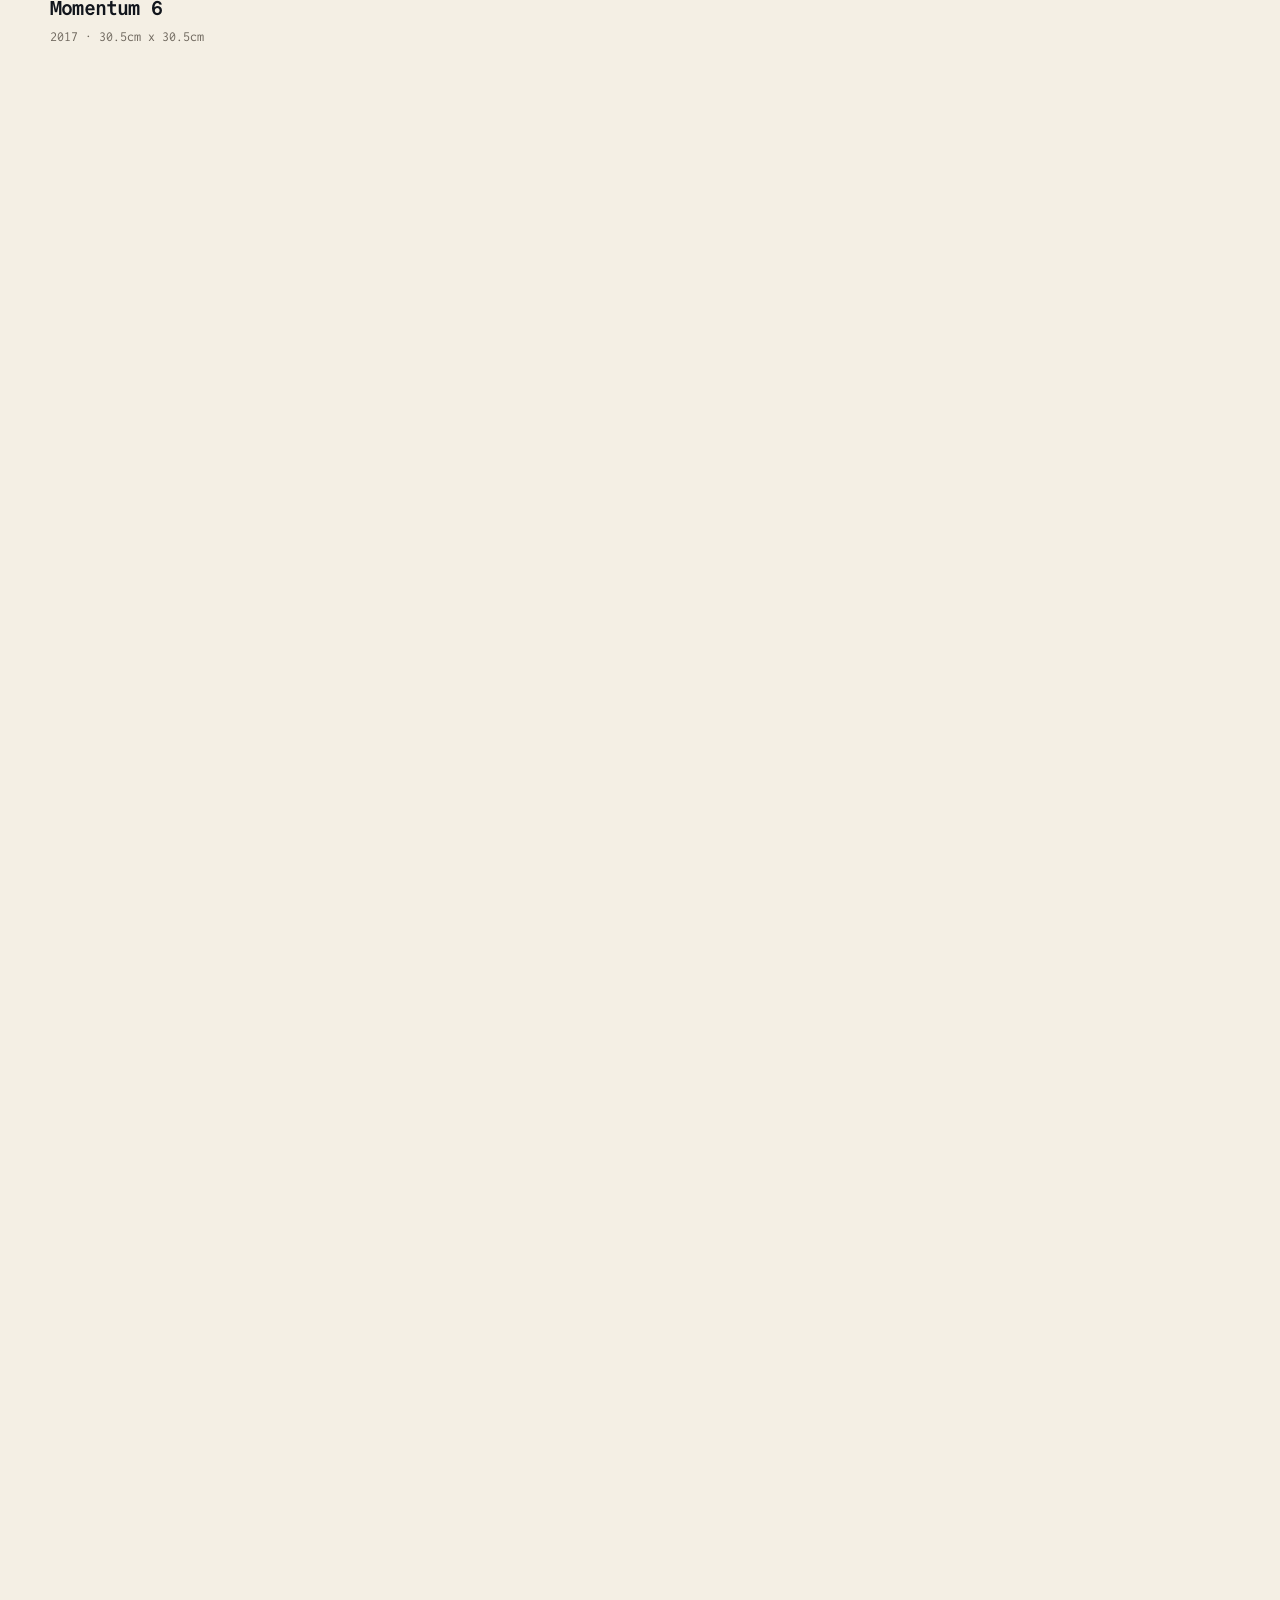
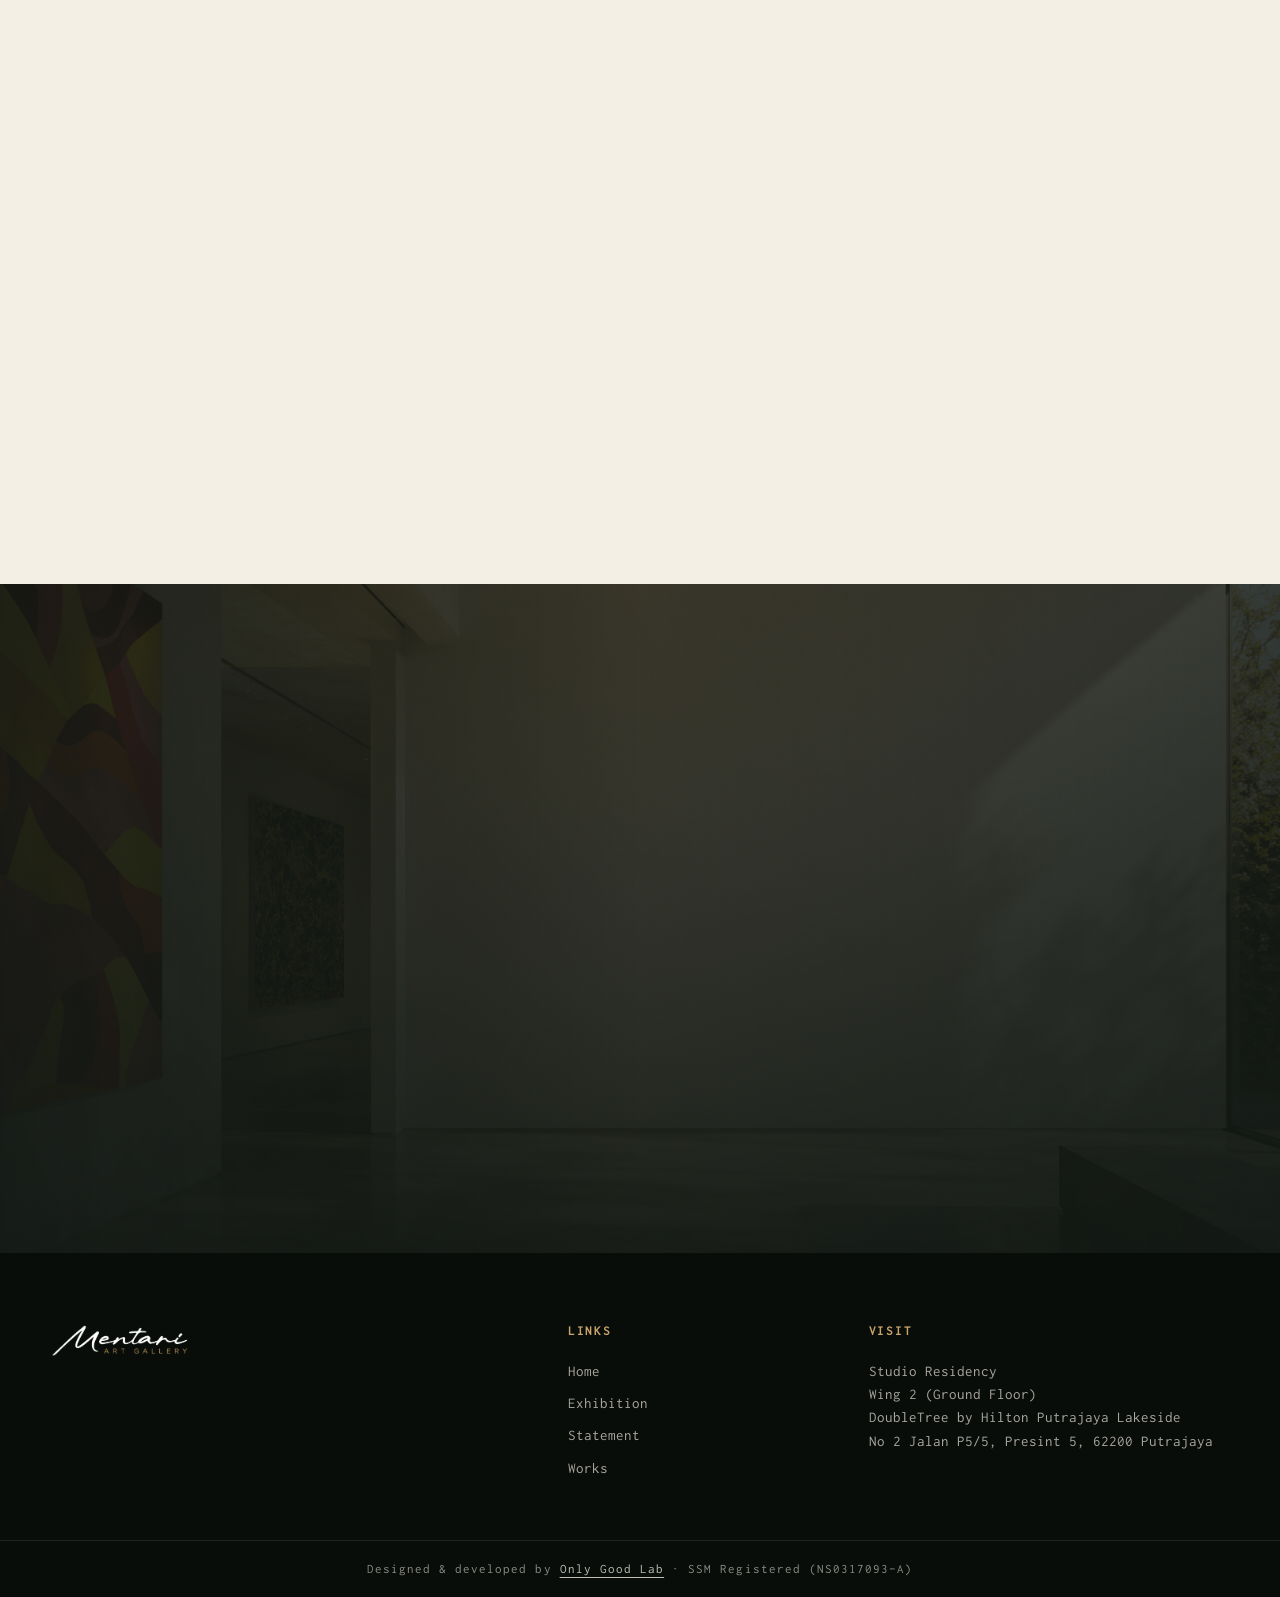
==== commit 8c0b9bac: "Update Mentari website content" ====
--- a/exhibition.html
+++ b/exhibition.html
@@ -128,7 +128,8 @@
 </section>
     <section class="section dark-editorial">
 <div class="container artist-gallery-grid" data-about-slider>
-    <article class="reveal" id="aboutGallerySlide">
+  
+        <article class="reveal" id="aboutGallerySlide">
           <p class="eyebrow">About the artist</p>
           <h2>Rube Jamal</h2>
           <p>
@@ -276,7 +277,7 @@
     </div>
 
     <div class="footer-bottom">
-      <p>Designed &amp; developed by <a href="https://www.instagram.com/onlygoodlab/" target="_blank" rel="noopener noreferrer">Only Good Lab</a></p>
+      <p>Designed &amp; developed by <a href="https://www.instagram.com/onlygoodlab/" target="_blank" rel="noopener noreferrer">Only Good Lab</a> · SSM Registered (NS0317093-A)</p>
     </div>
   </footer>
 
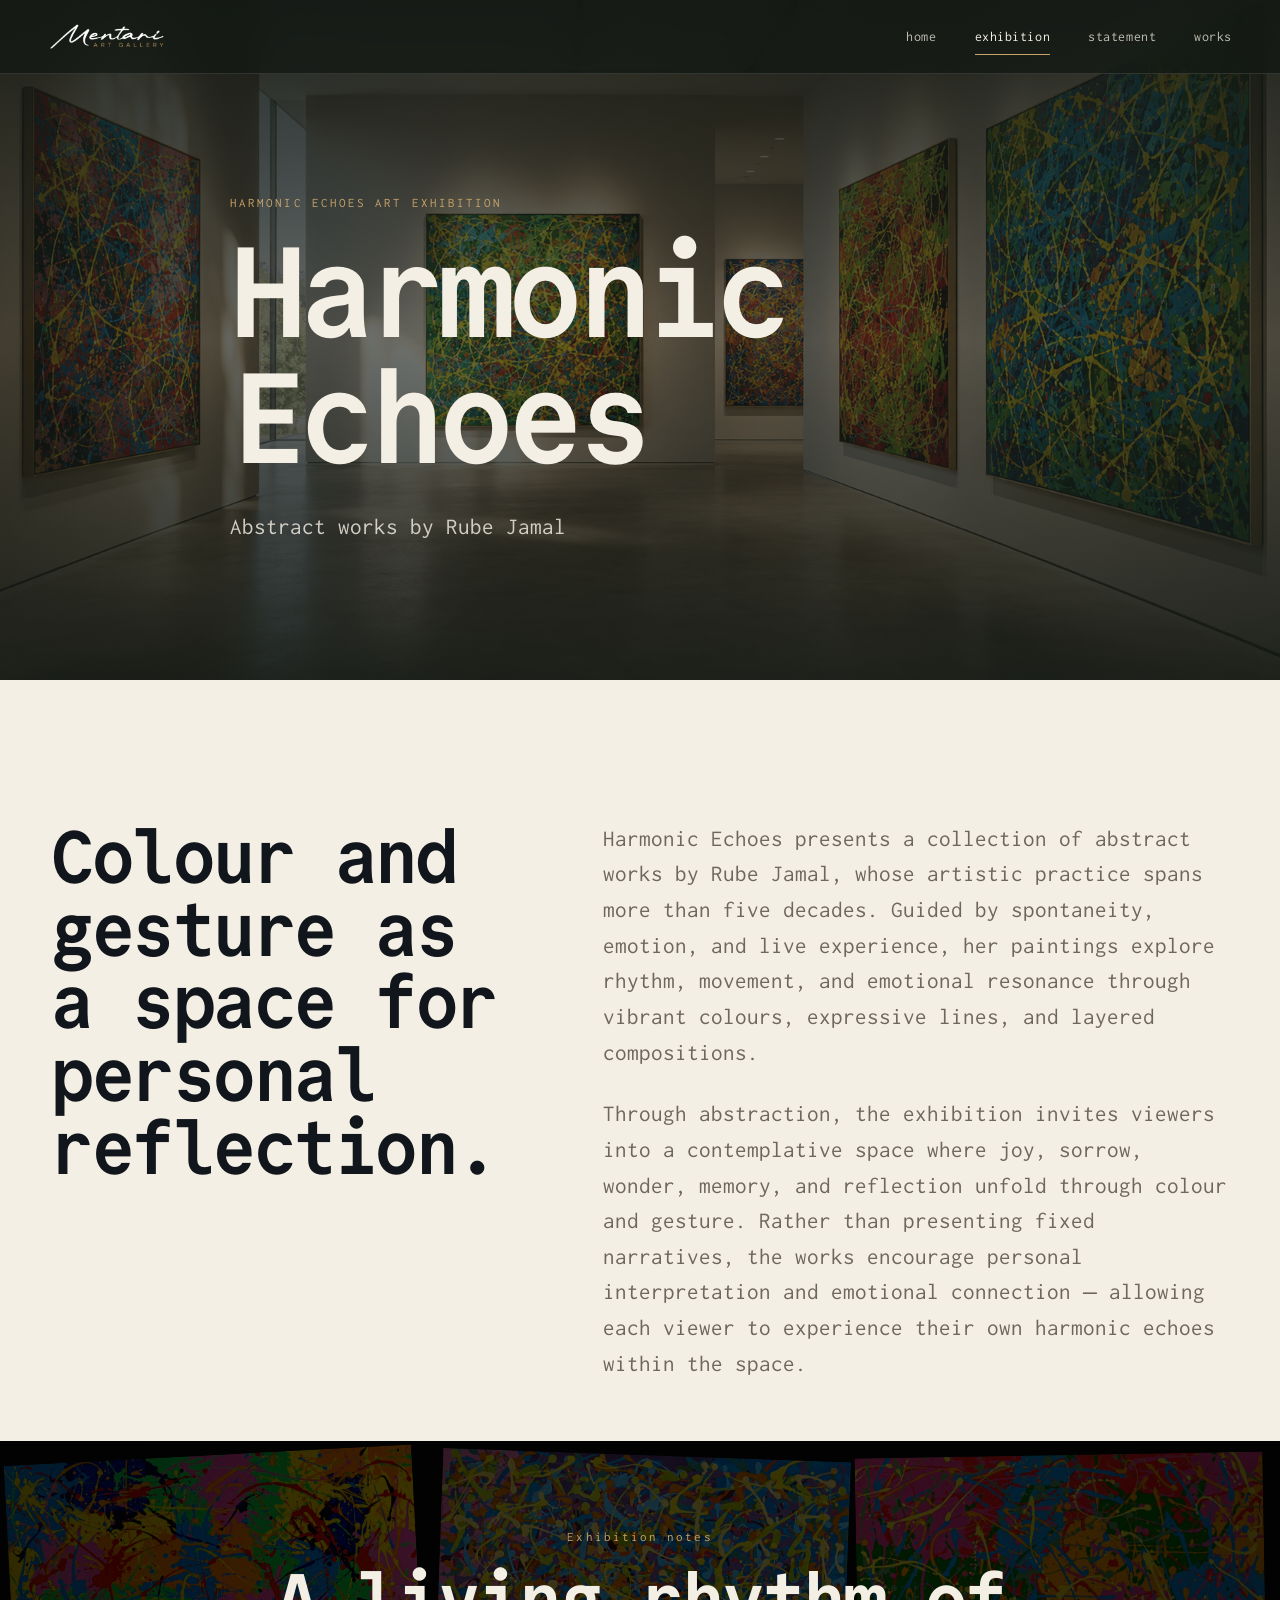
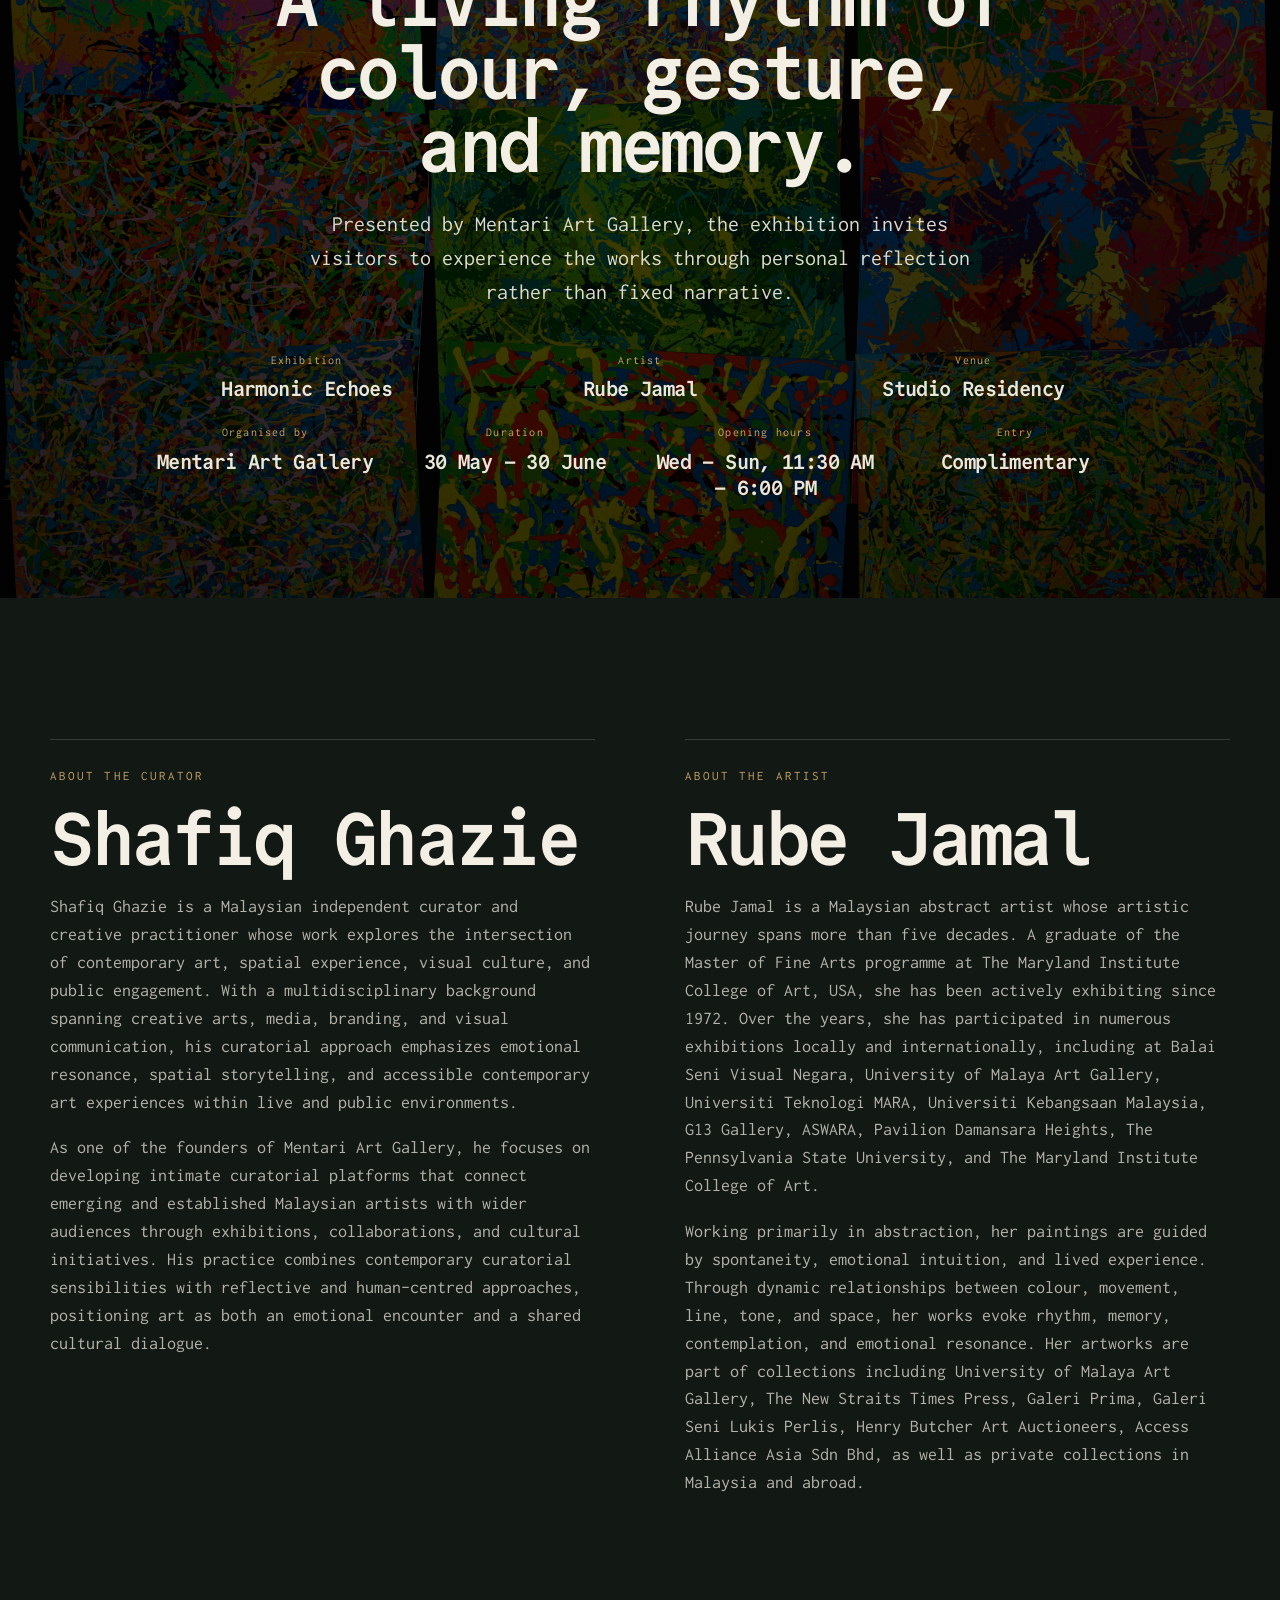
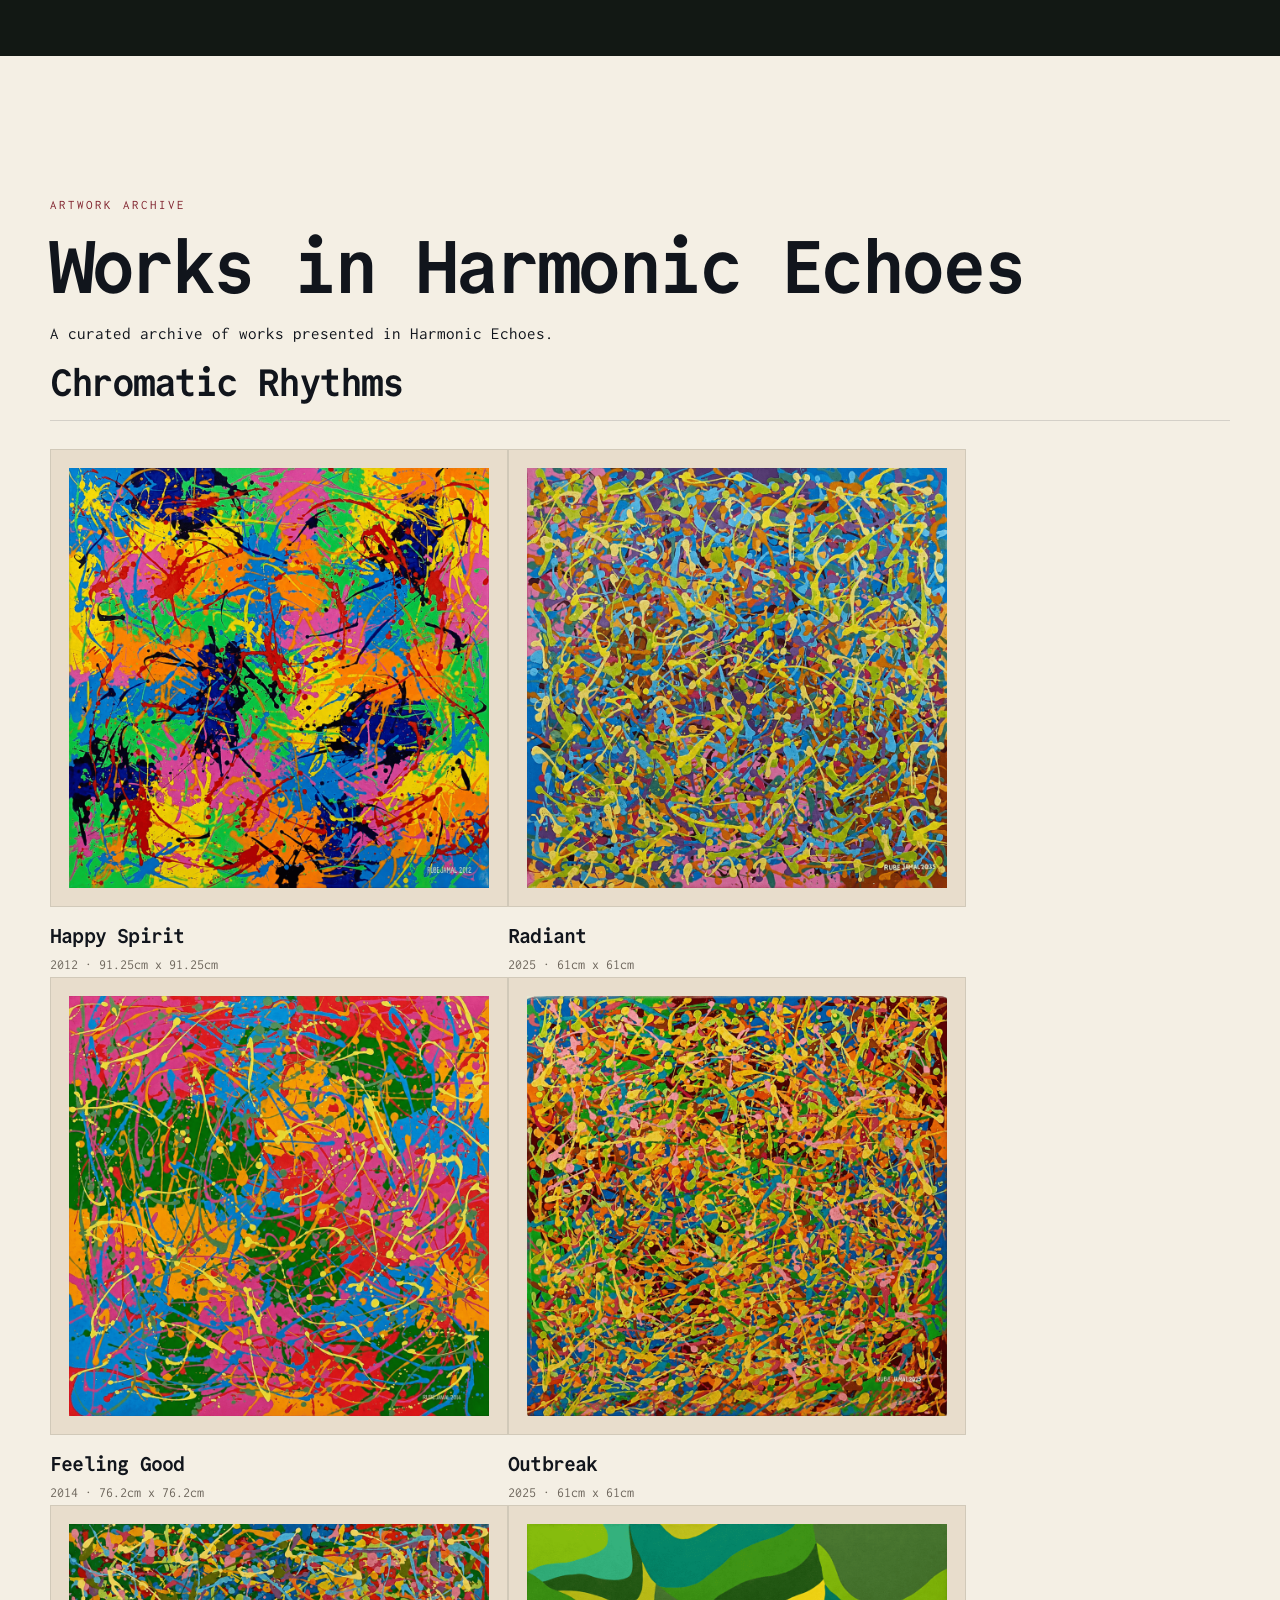
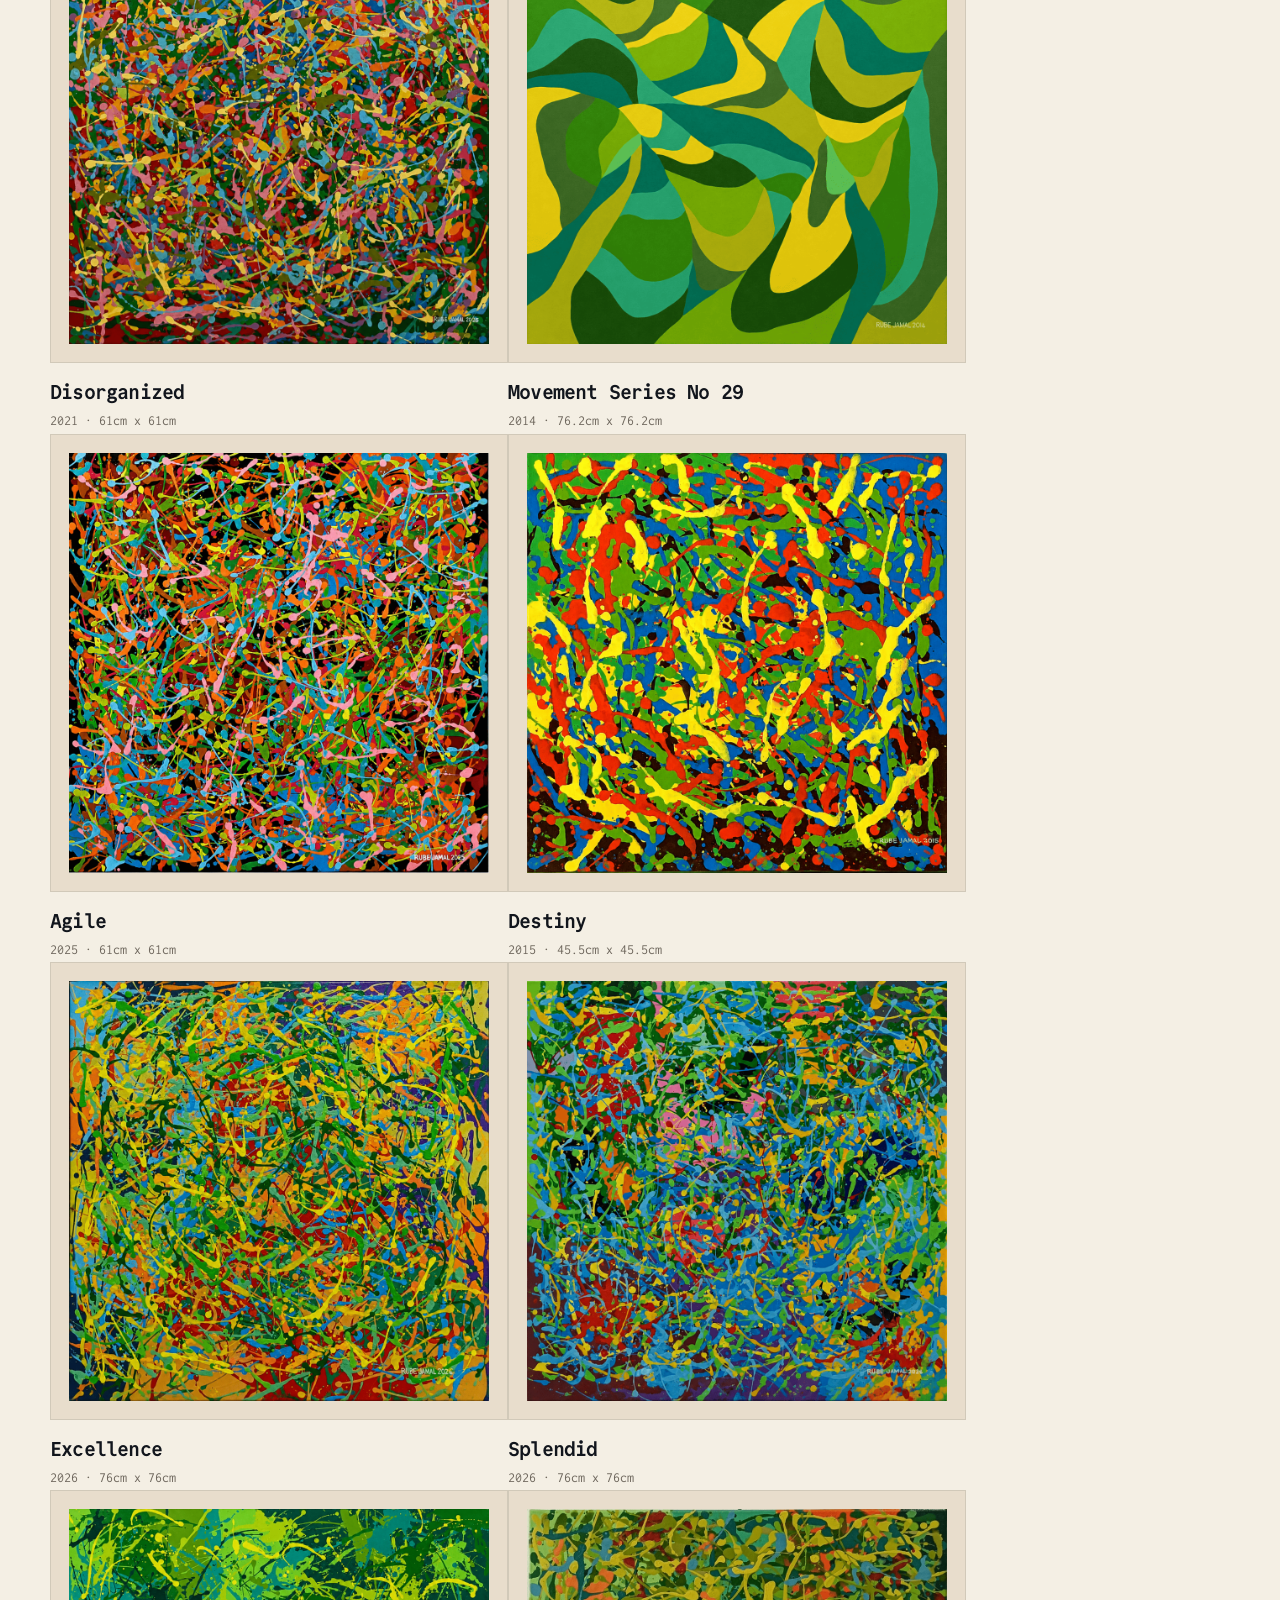
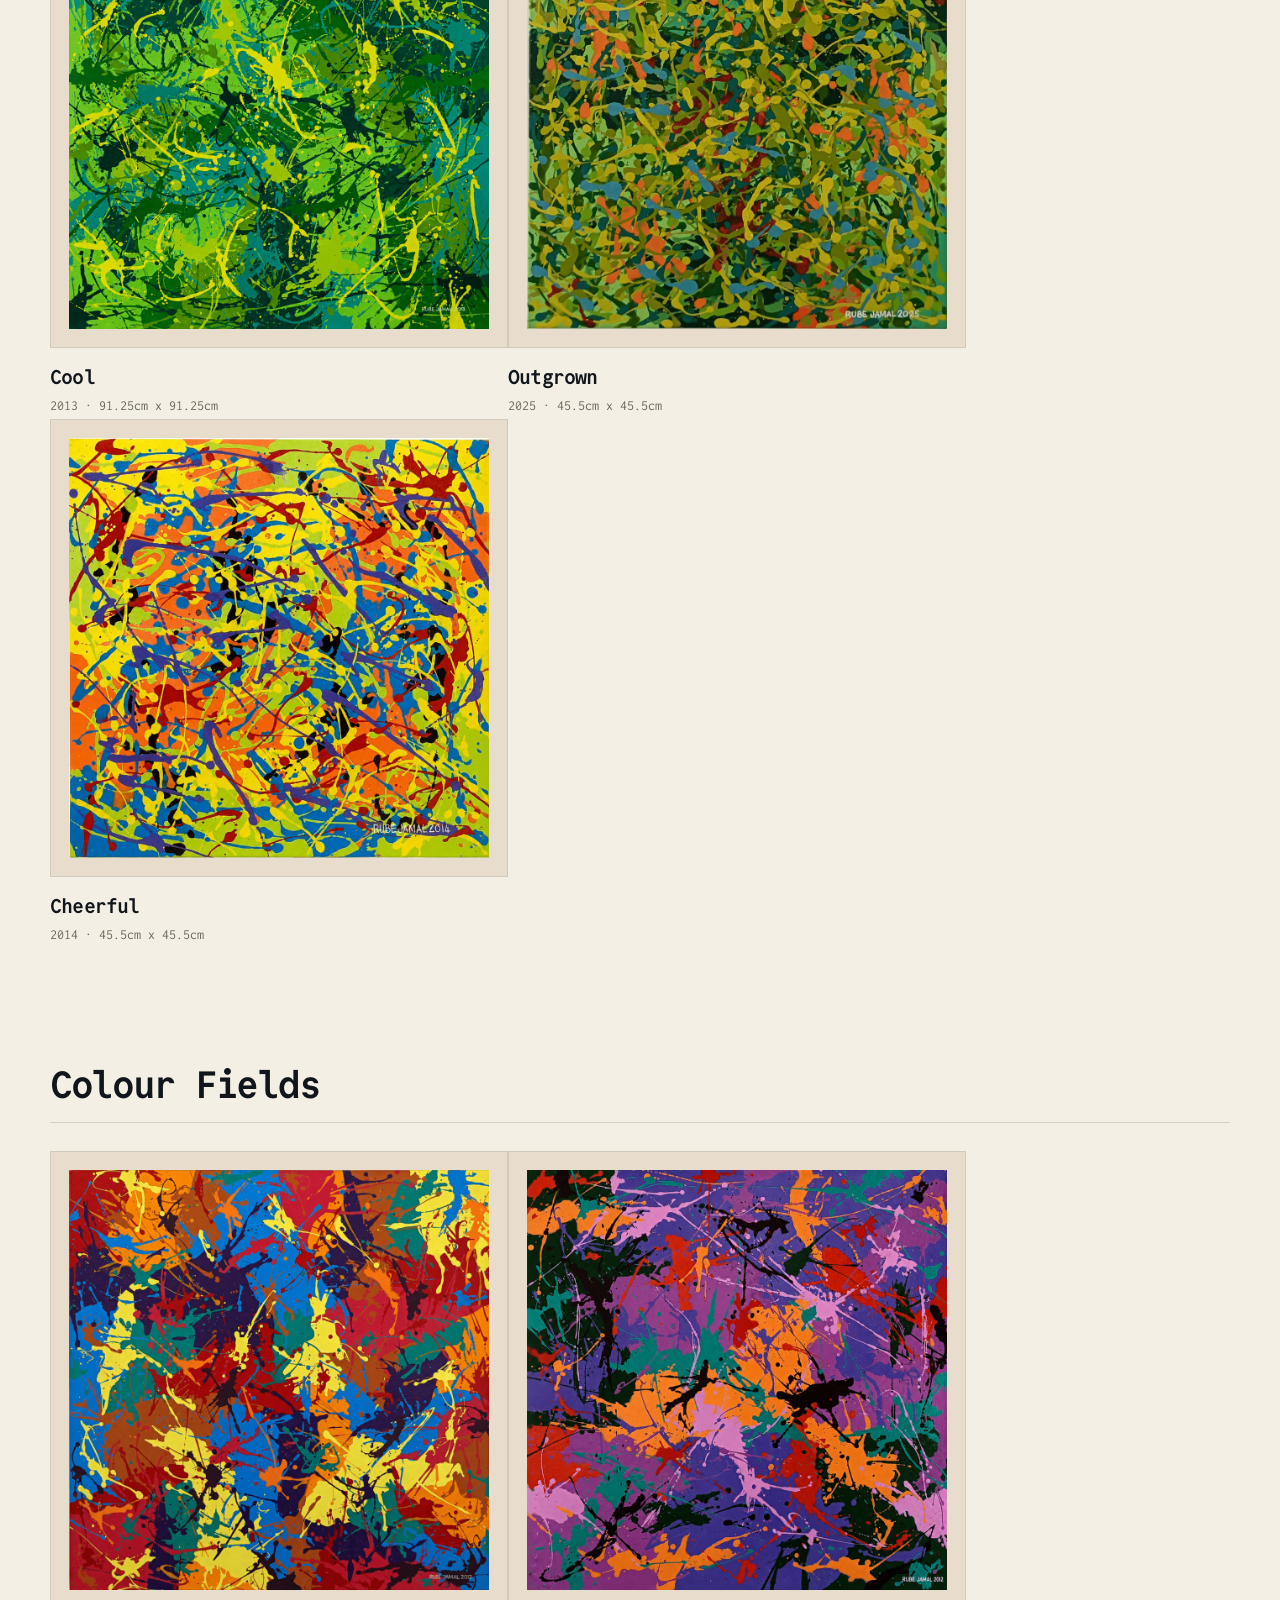
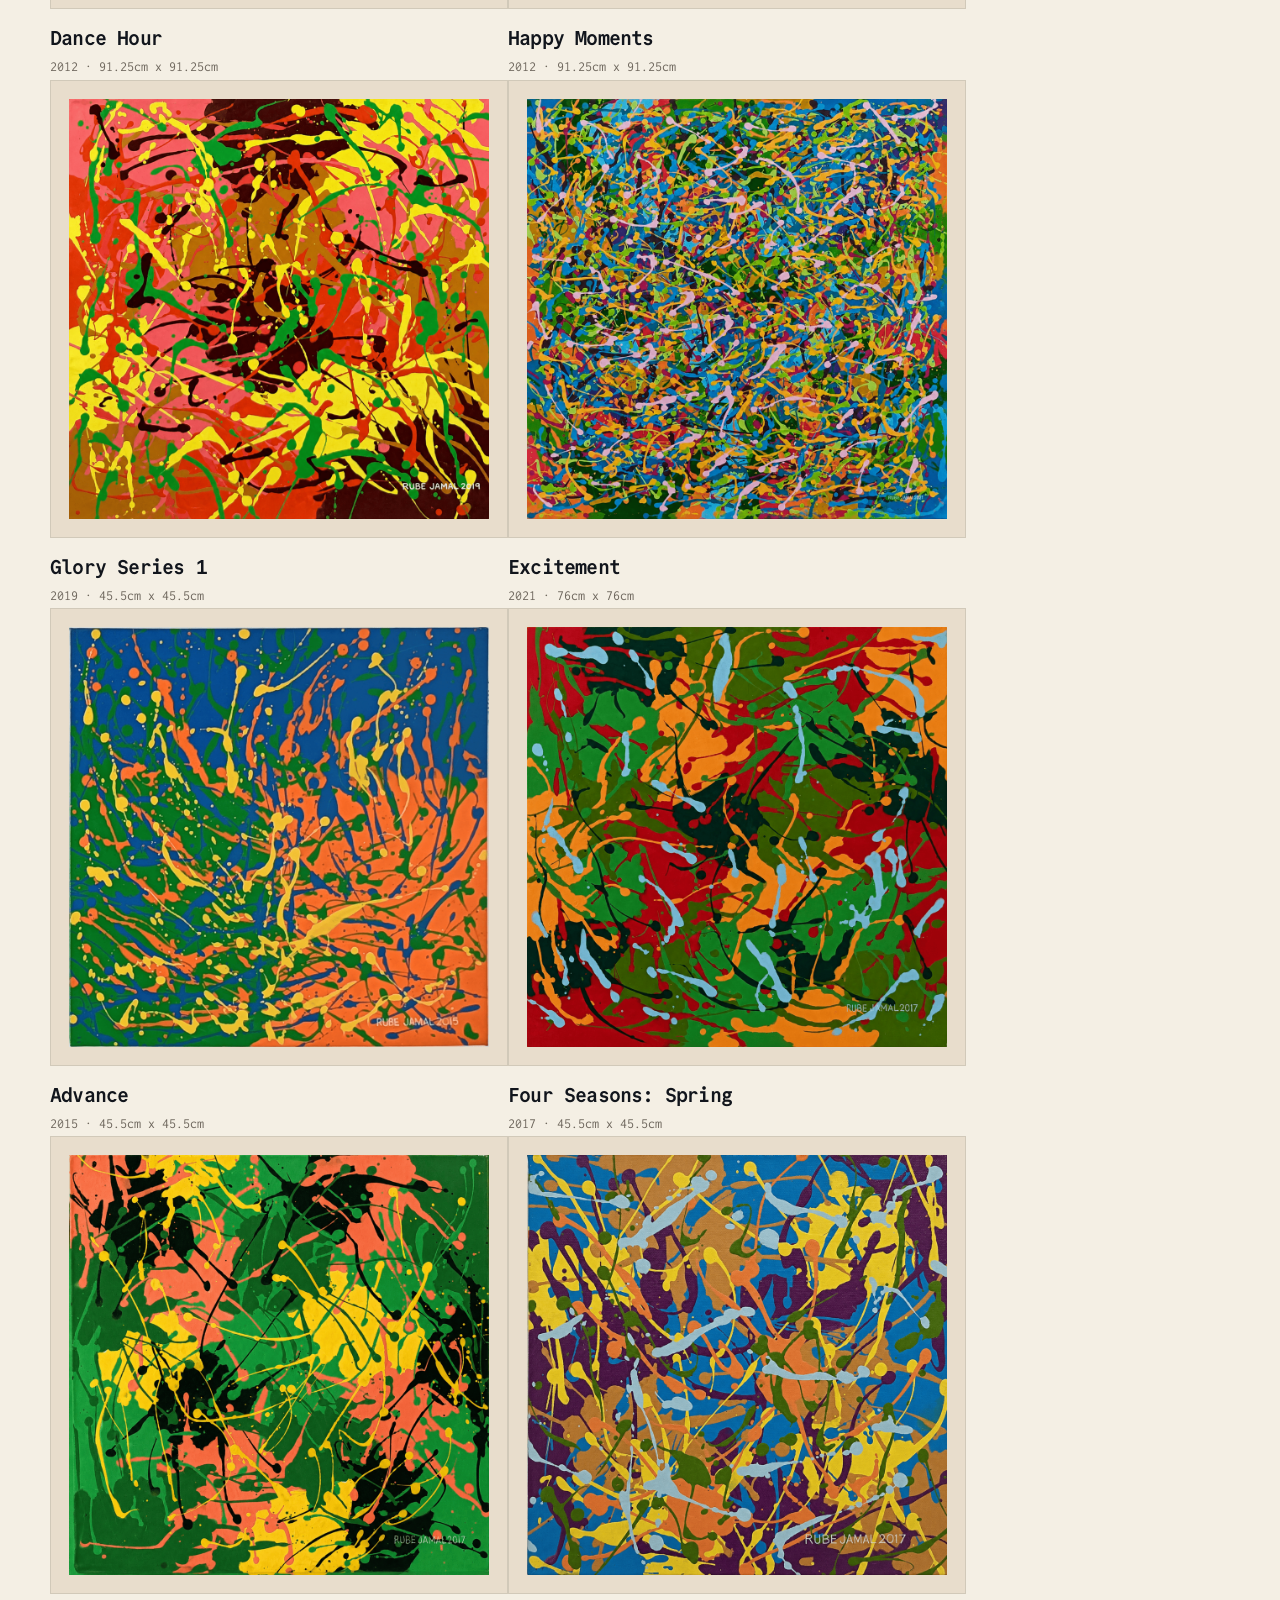
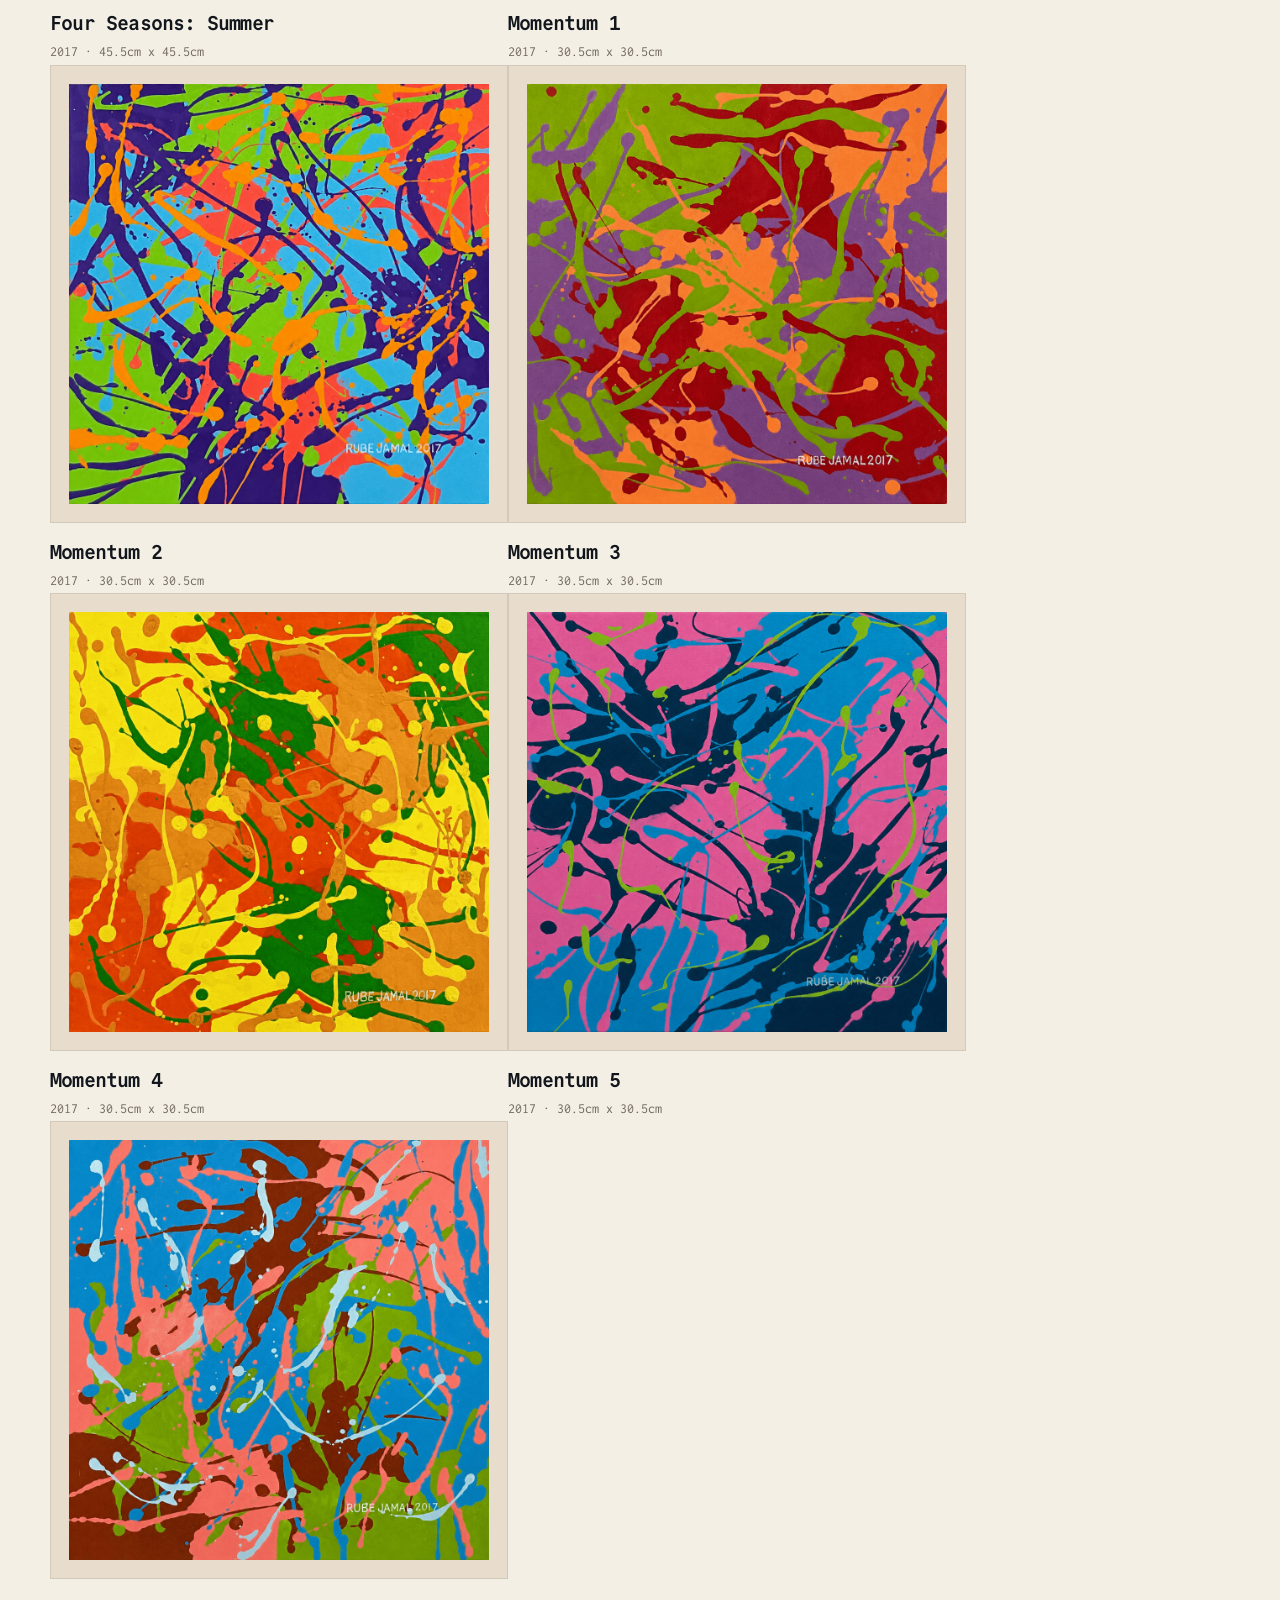
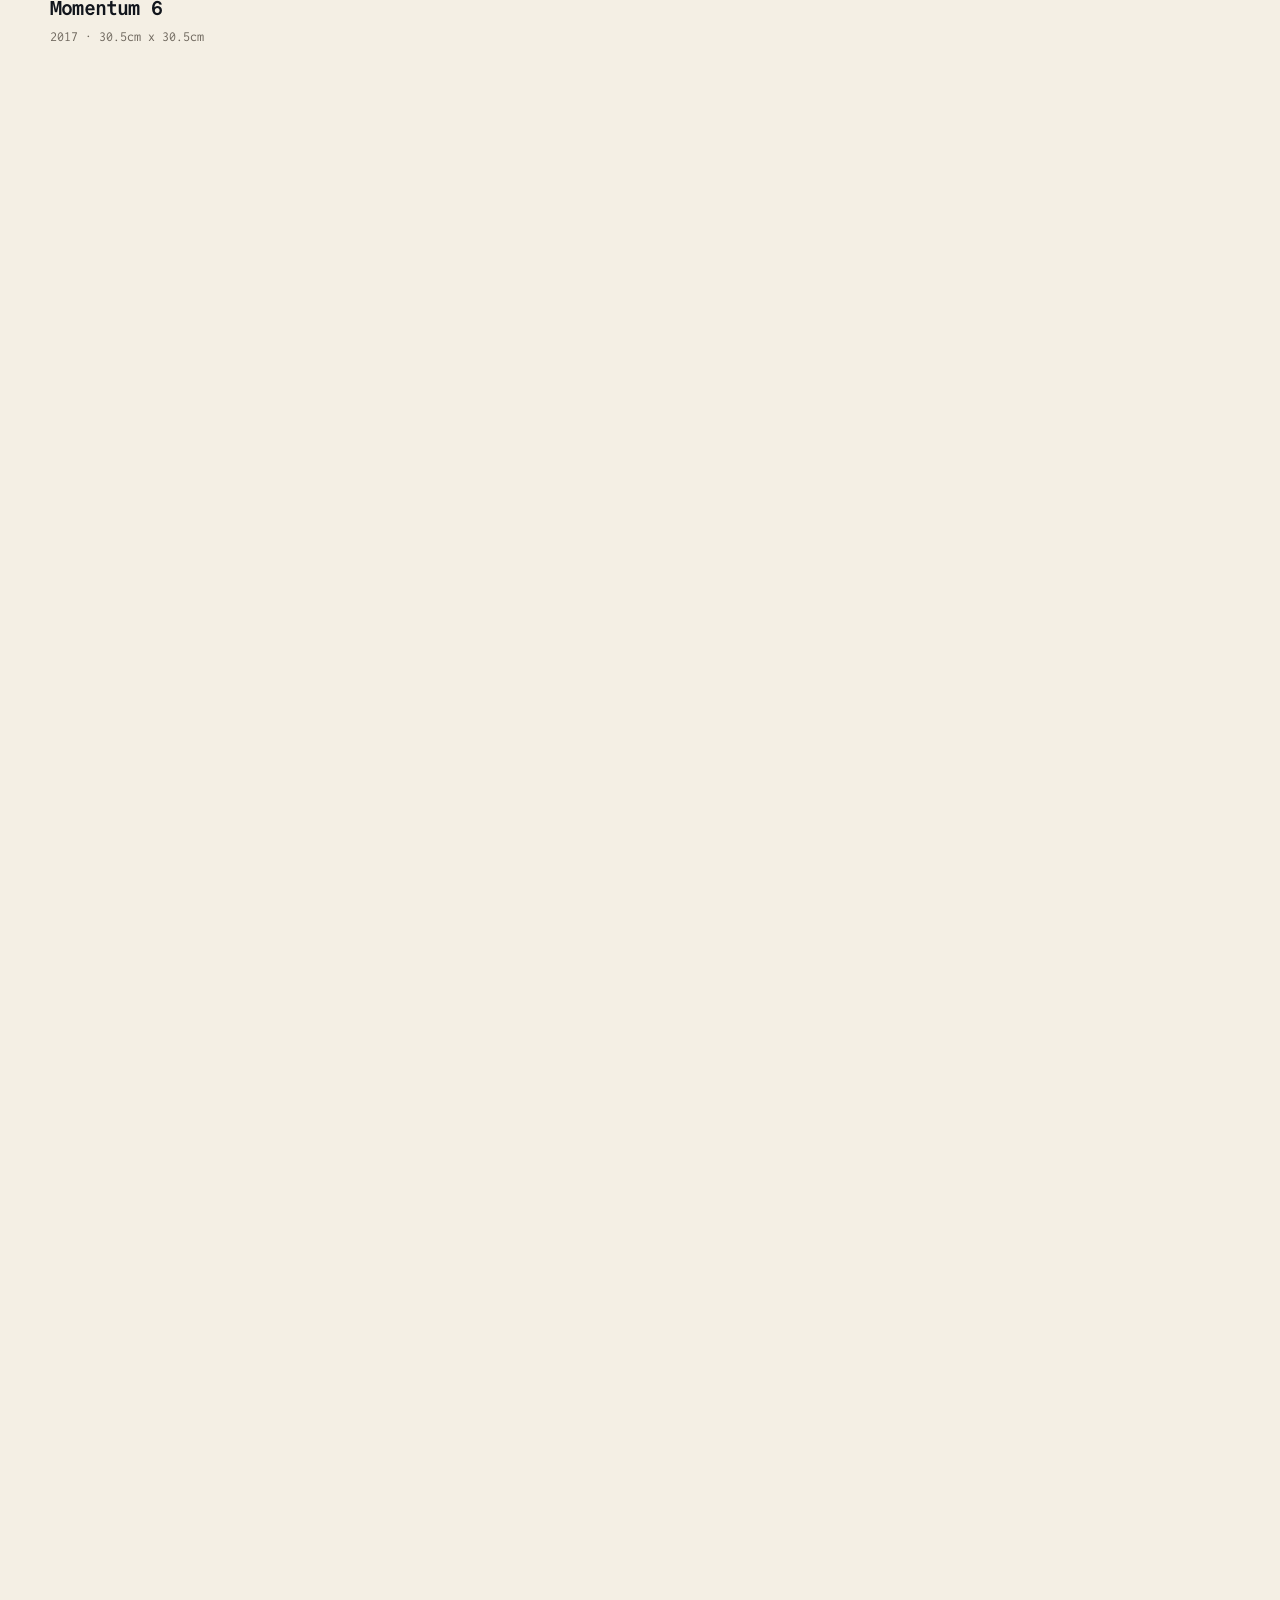
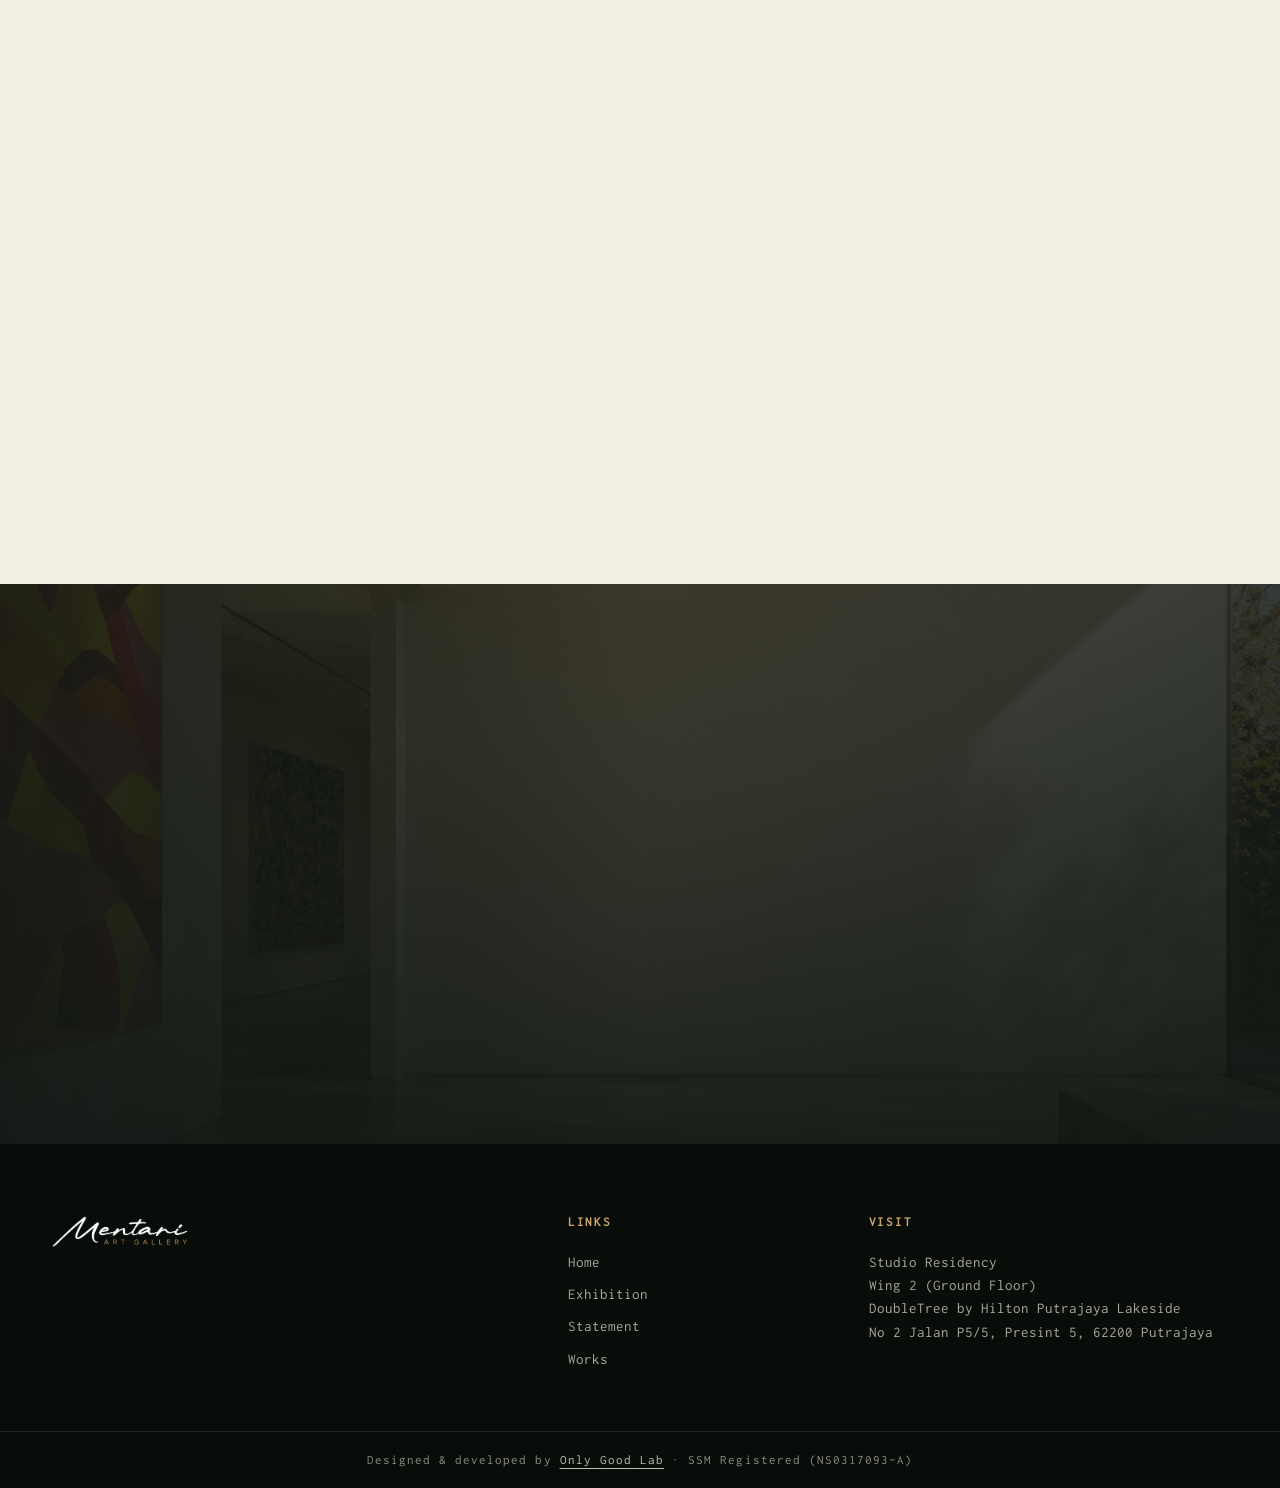
==== commit 54a7e7d6: "Update website content and footer details" ====
--- a/exhibition.html
+++ b/exhibition.html
@@ -129,24 +129,25 @@
     <section class="section dark-editorial">
 <div class="container artist-gallery-grid" data-about-slider>
   
-        <article class="reveal" id="aboutGallerySlide">
-          <p class="eyebrow">About the artist</p>
+
+        <article class="reveal" id="aboutArtistSlide">
+          <p class="eyebrow">About The Curator</p>
+          <h2>Shafiq Ghazie</h2>
+          <p>
+            Shafiq Ghazie is a Malaysian independent curator and creative practitioner whose work explores the intersection of contemporary art, spatial experience, visual culture, and public engagement. With a multidisciplinary background spanning creative arts, media, branding, and visual communication, his curatorial approach emphasizes emotional resonance, spatial storytelling, and accessible contemporary art experiences within live and public environments.
+          </p>
+          <p>
+            As one of the founders of Mentari Art Gallery, he focuses on developing intimate curatorial platforms that connect emerging and established Malaysian artists with wider audiences through exhibitions, collaborations, and cultural initiatives. His practice combines contemporary curatorial sensibilities with reflective and human-centred approaches, positioning art as both an emotional encounter and a shared cultural dialogue.
+          </p>
+        </article>
+             <article class="reveal" id="aboutGallerySlide">
+          <p class="eyebrow">About The Artist</p>
           <h2>Rube Jamal</h2>
           <p>
             Rube Jamal is a Malaysian abstract artist whose artistic journey spans more than five decades. A graduate of the Master of Fine Arts programme at The Maryland Institute College of Art, USA, she has been actively exhibiting since 1972. Over the years, she has participated in numerous exhibitions locally and internationally, including at Balai Seni Visual Negara, University of Malaya Art Gallery, Universiti Teknologi MARA, Universiti Kebangsaan Malaysia, G13 Gallery, ASWARA, Pavilion Damansara Heights, The Pennsylvania State University, and The Maryland Institute College of Art.
           </p>
           <p>
             Working primarily in abstraction, her paintings are guided by spontaneity, emotional intuition, and lived experience. Through dynamic relationships between colour, movement, line, tone, and space, her works evoke rhythm, memory, contemplation, and emotional resonance. Her artworks are part of collections including University of Malaya Art Gallery, The New Straits Times Press, Galeri Prima, Galeri Seni Lukis Perlis, Henry Butcher Art Auctioneers, Access Alliance Asia Sdn Bhd, as well as private collections in Malaysia and abroad.
-          </p>
-        </article>
-        <article class="reveal" id="aboutArtistSlide">
-          <p class="eyebrow">About the curator</p>
-          <h2>Shafiq Ghazie</h2>
-          <p>
-            Shafiq Ghazie is a Malaysian independent curator and creative practitioner whose work explores the intersection of contemporary art, spatial experience, visual culture, and public engagement. With a multidisciplinary background spanning creative arts, media, branding, and visual communication, his curatorial approach emphasizes emotional resonance, spatial storytelling, and accessible contemporary art experiences within live and public environments.
-          </p>
-          <p>
-            As one of the founders of Mentari Art Gallery, he focuses on developing intimate curatorial platforms that connect emerging and established Malaysian artists with wider audiences through exhibitions, collaborations, and cultural initiatives. His practice combines contemporary curatorial sensibilities with reflective and human-centred approaches, positioning art as both an emotional encounter and a shared cultural dialogue.
           </p>
         </article>
 
@@ -203,7 +204,7 @@
 
       <div class="container visit-content reveal">
         <p class="eyebrow">Contact Us</p>
-        <h2>Studio Residency, Putrajaya</h2>
+        
 
         <div class="visit-grid">
           <div>
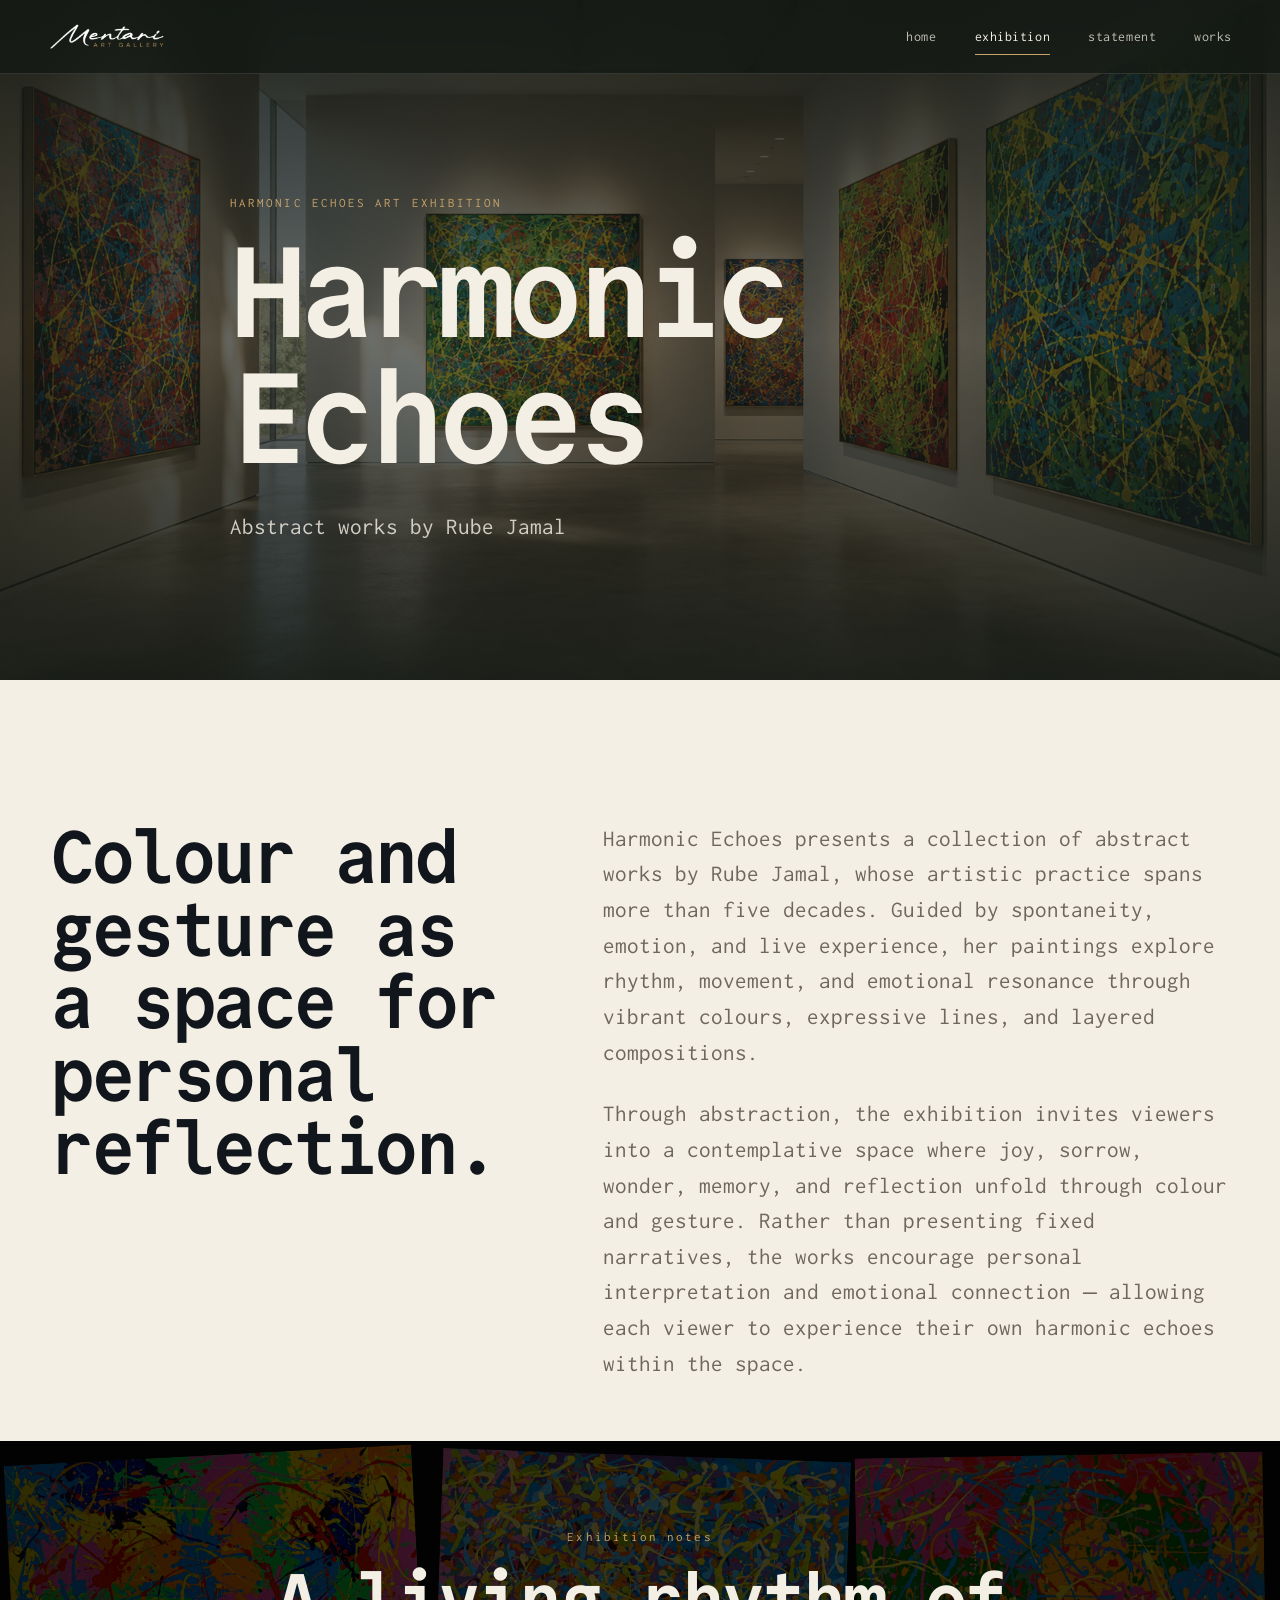
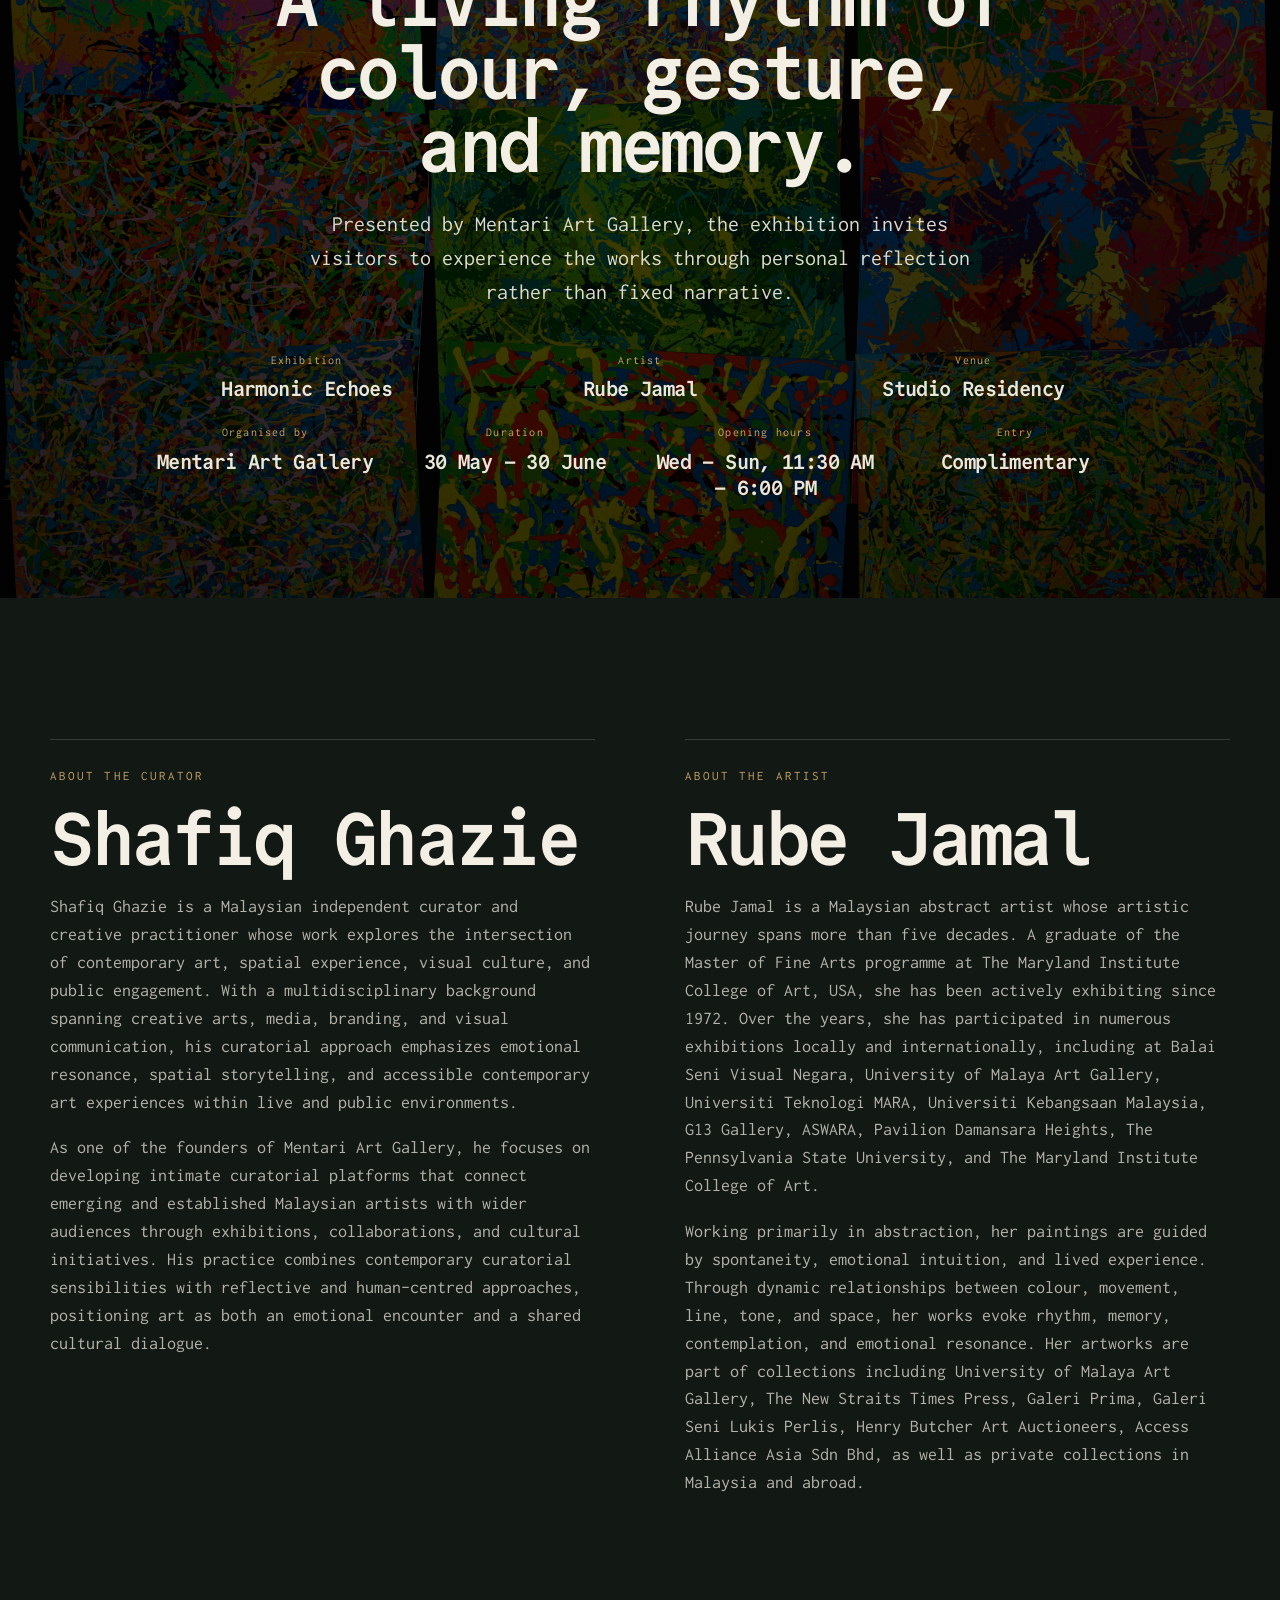
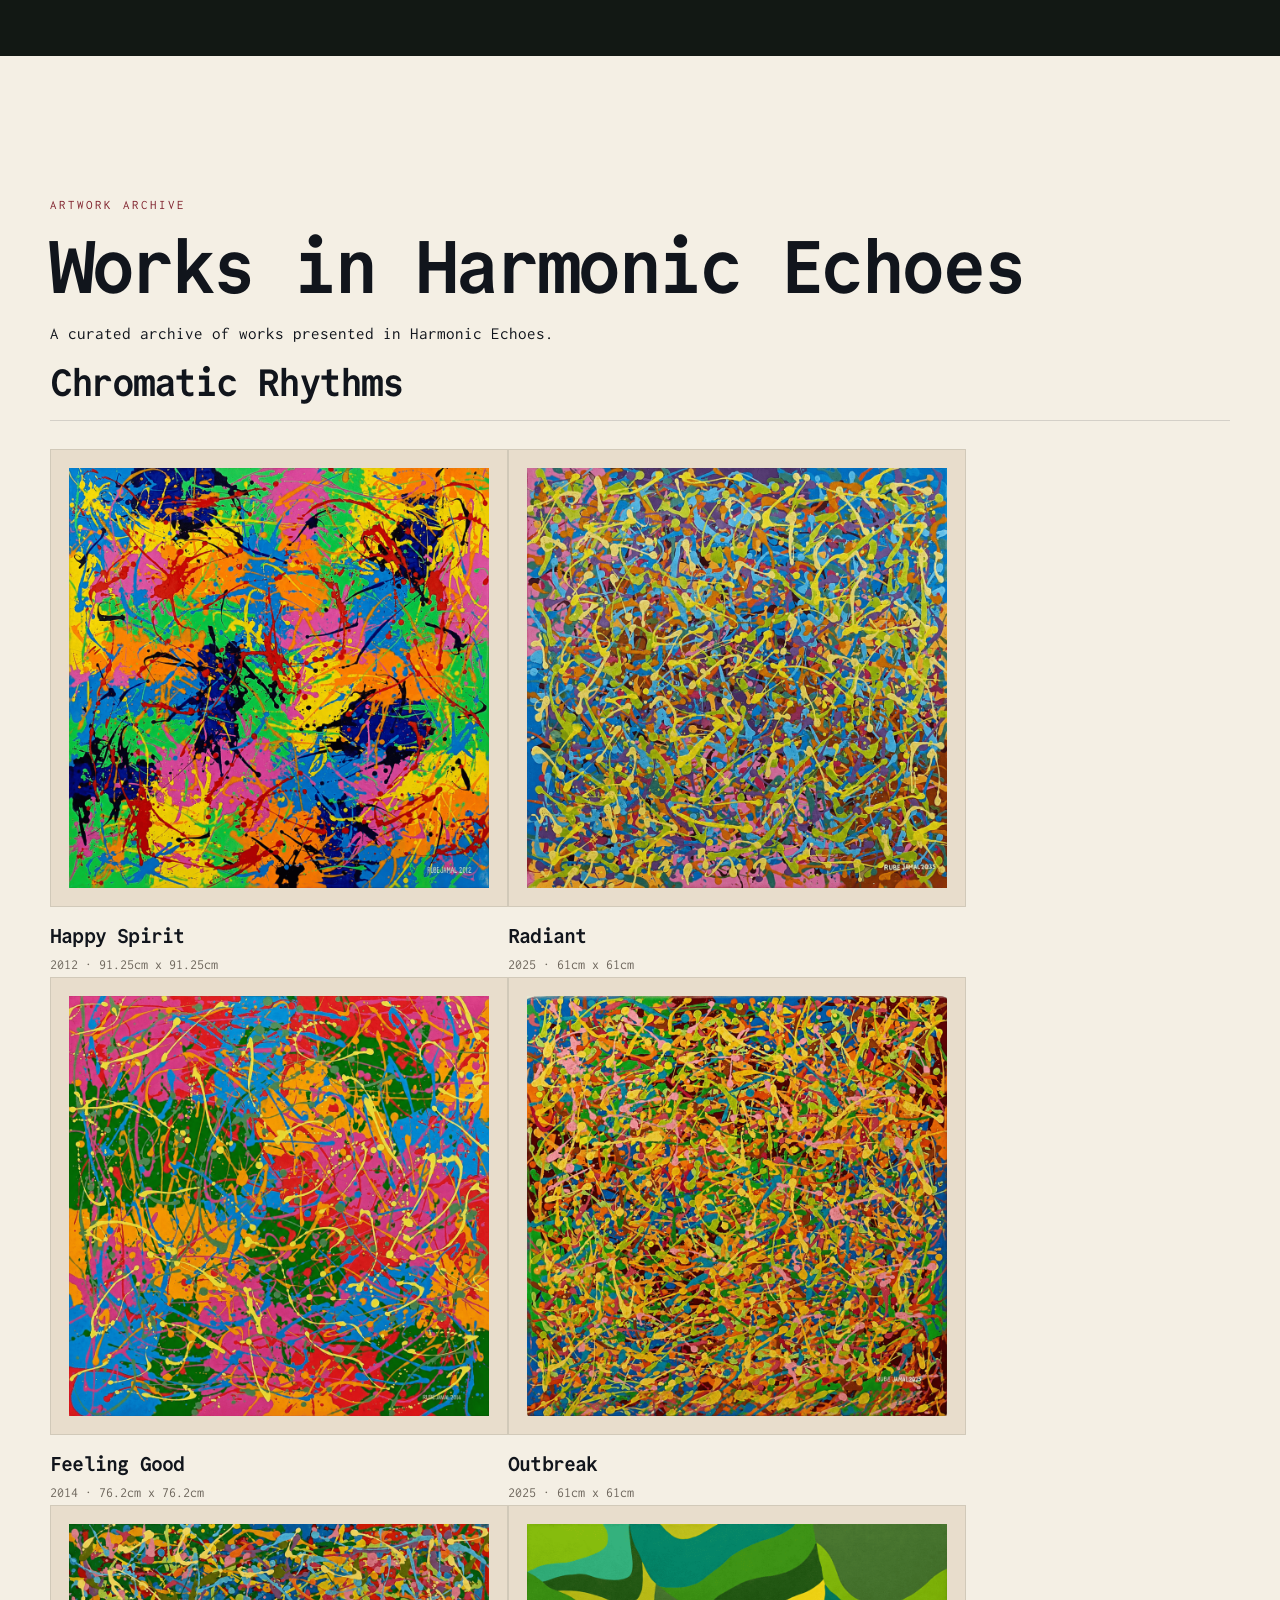
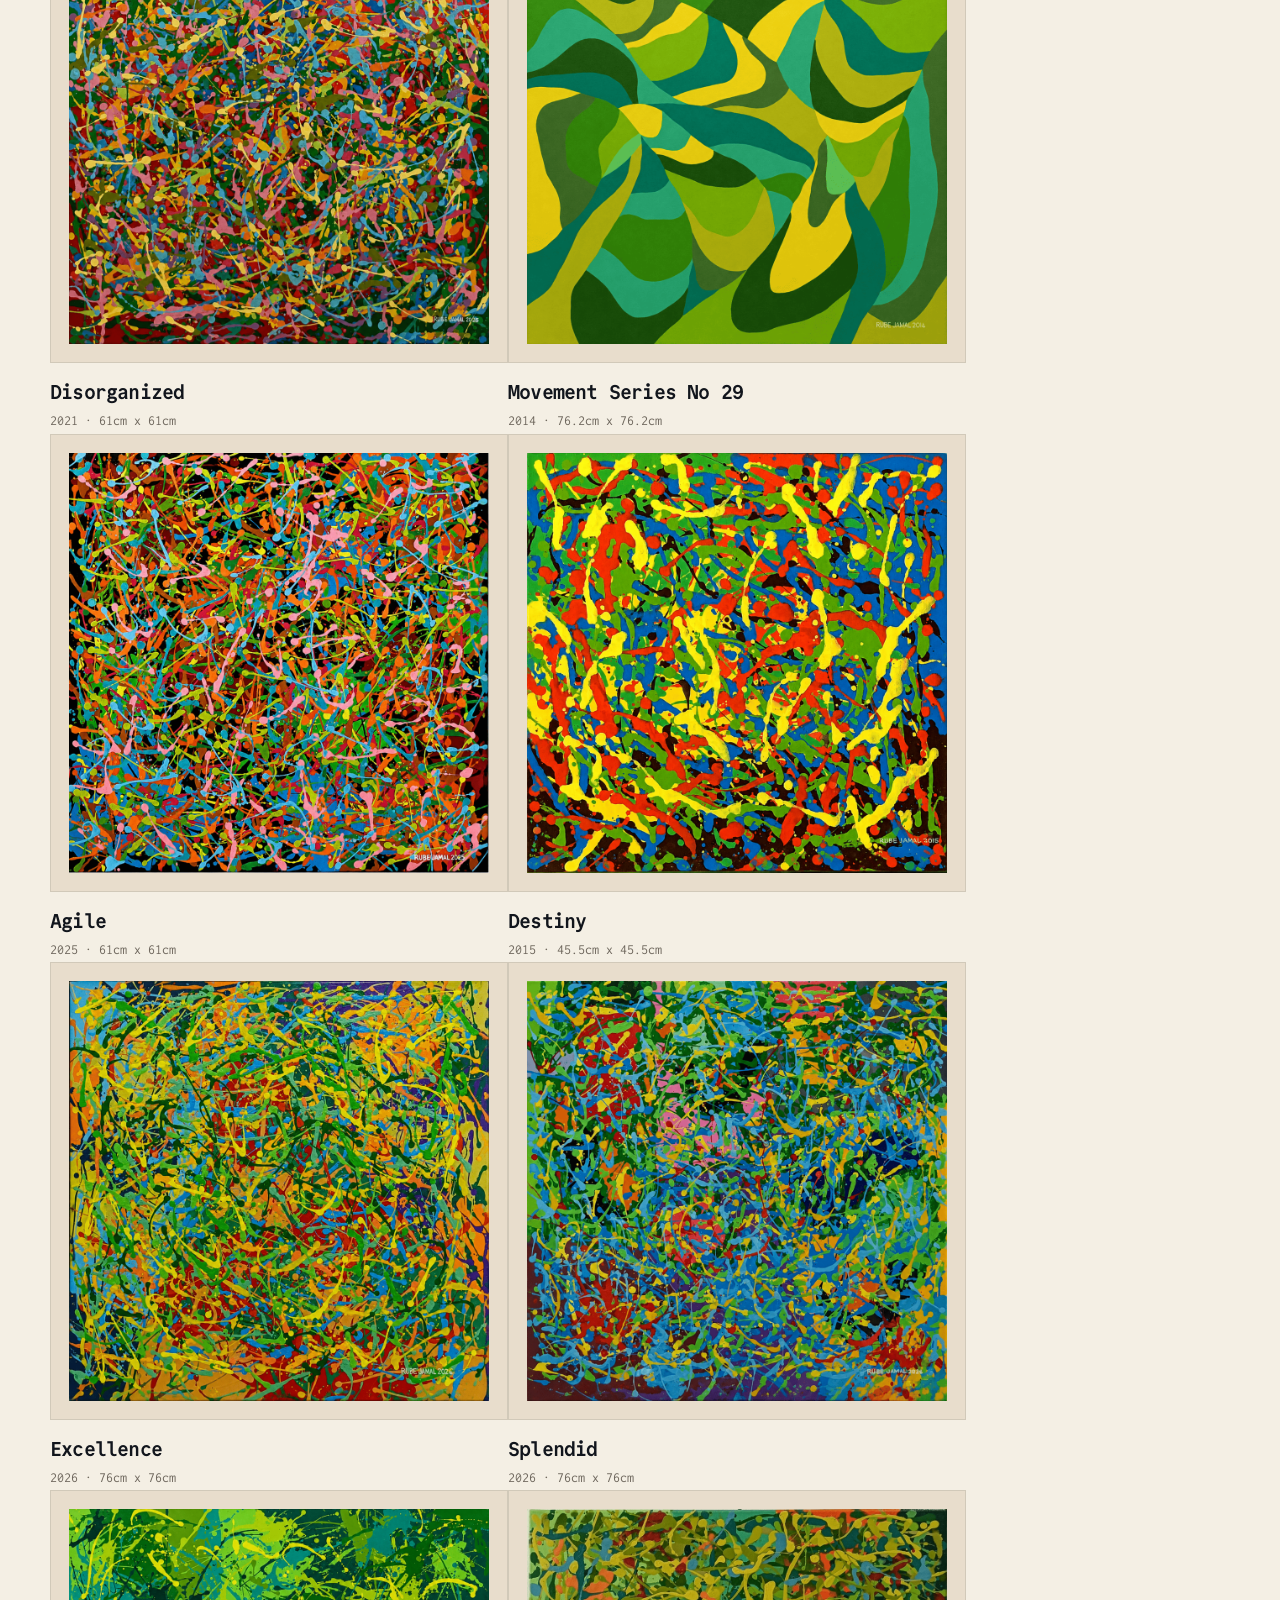
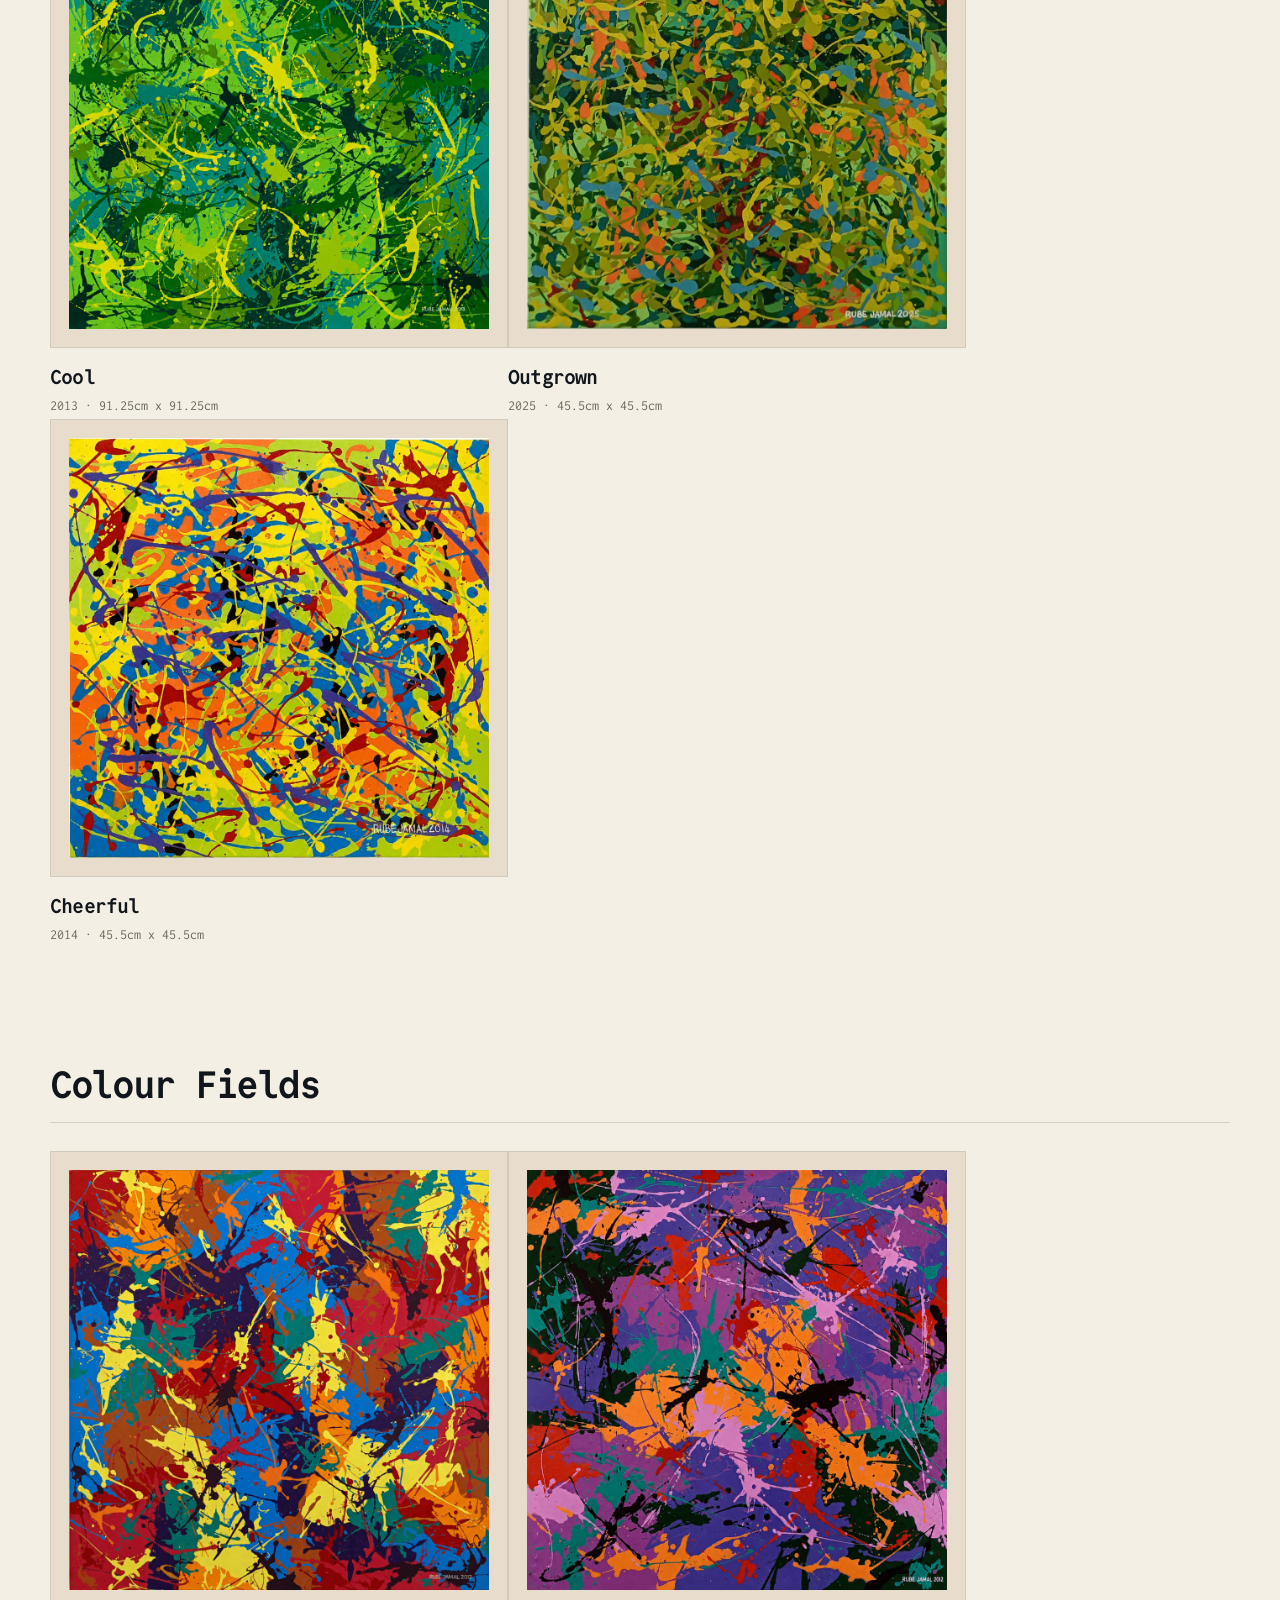
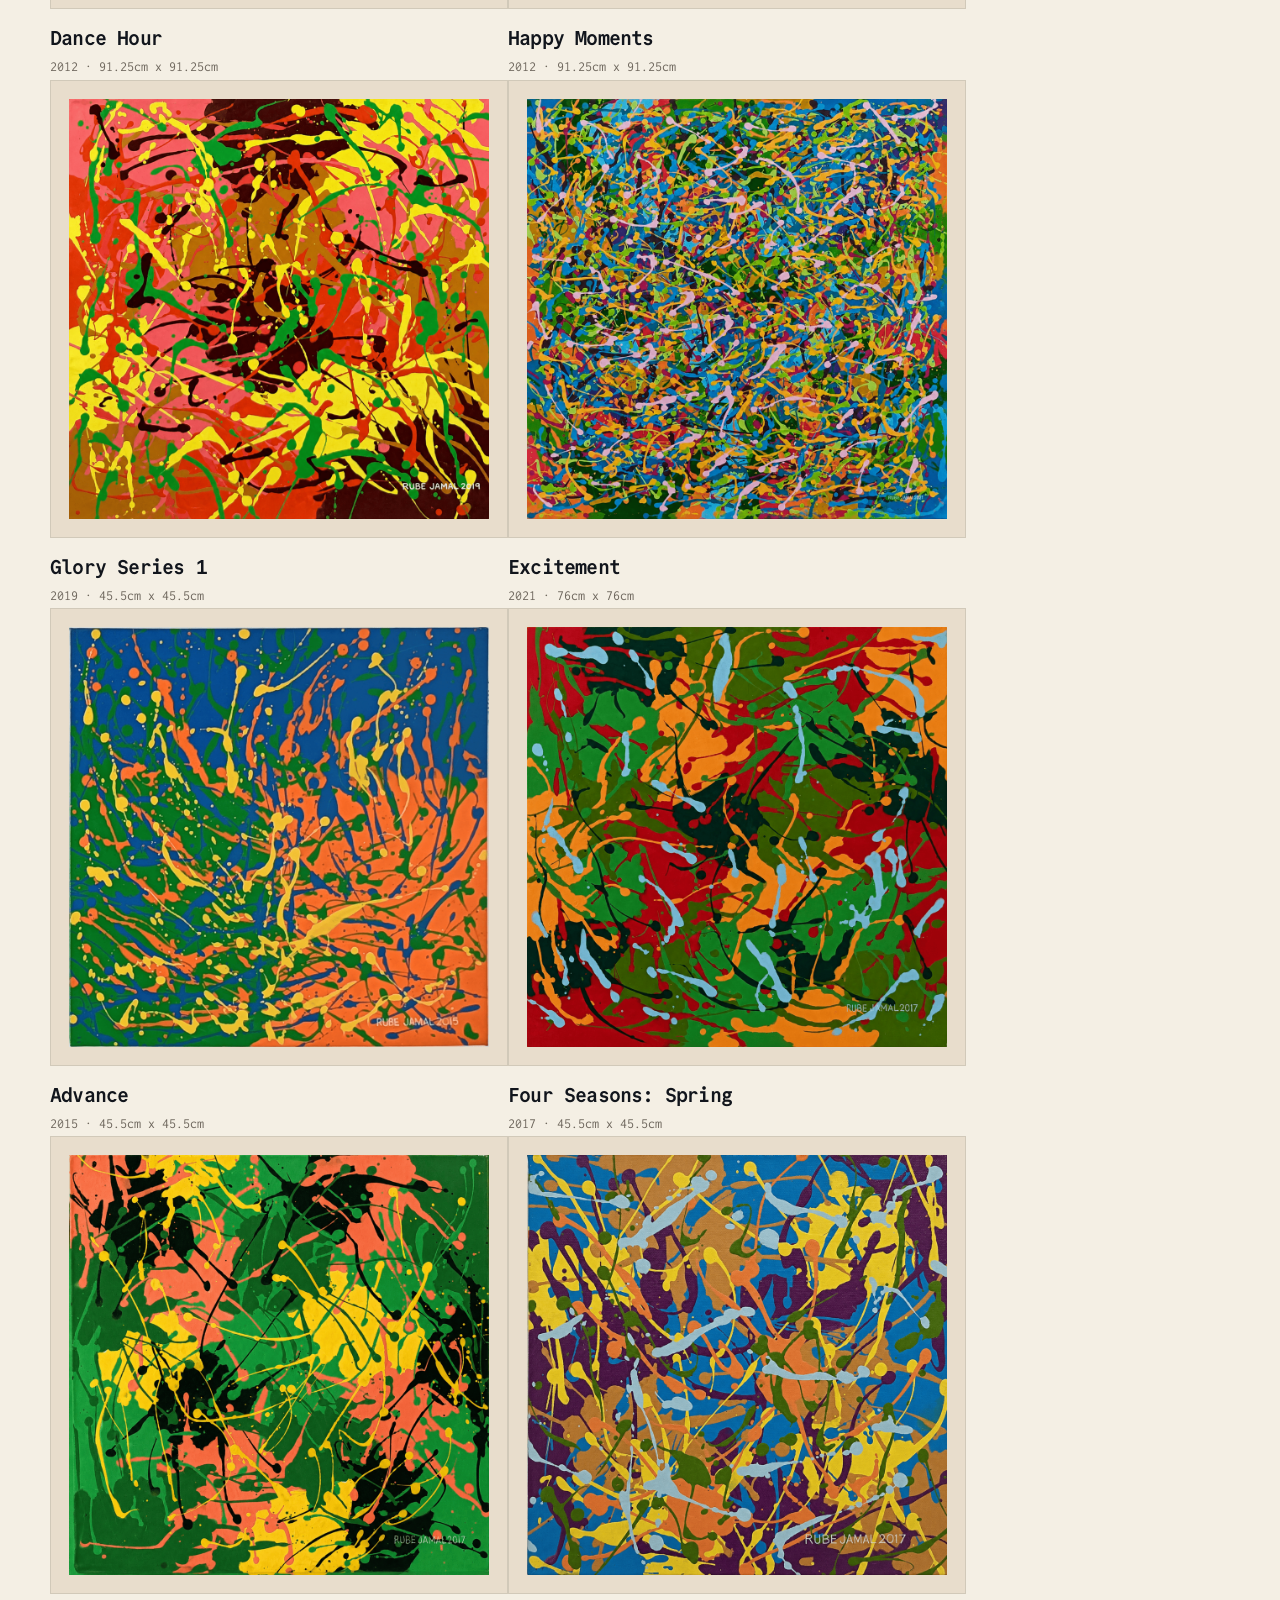
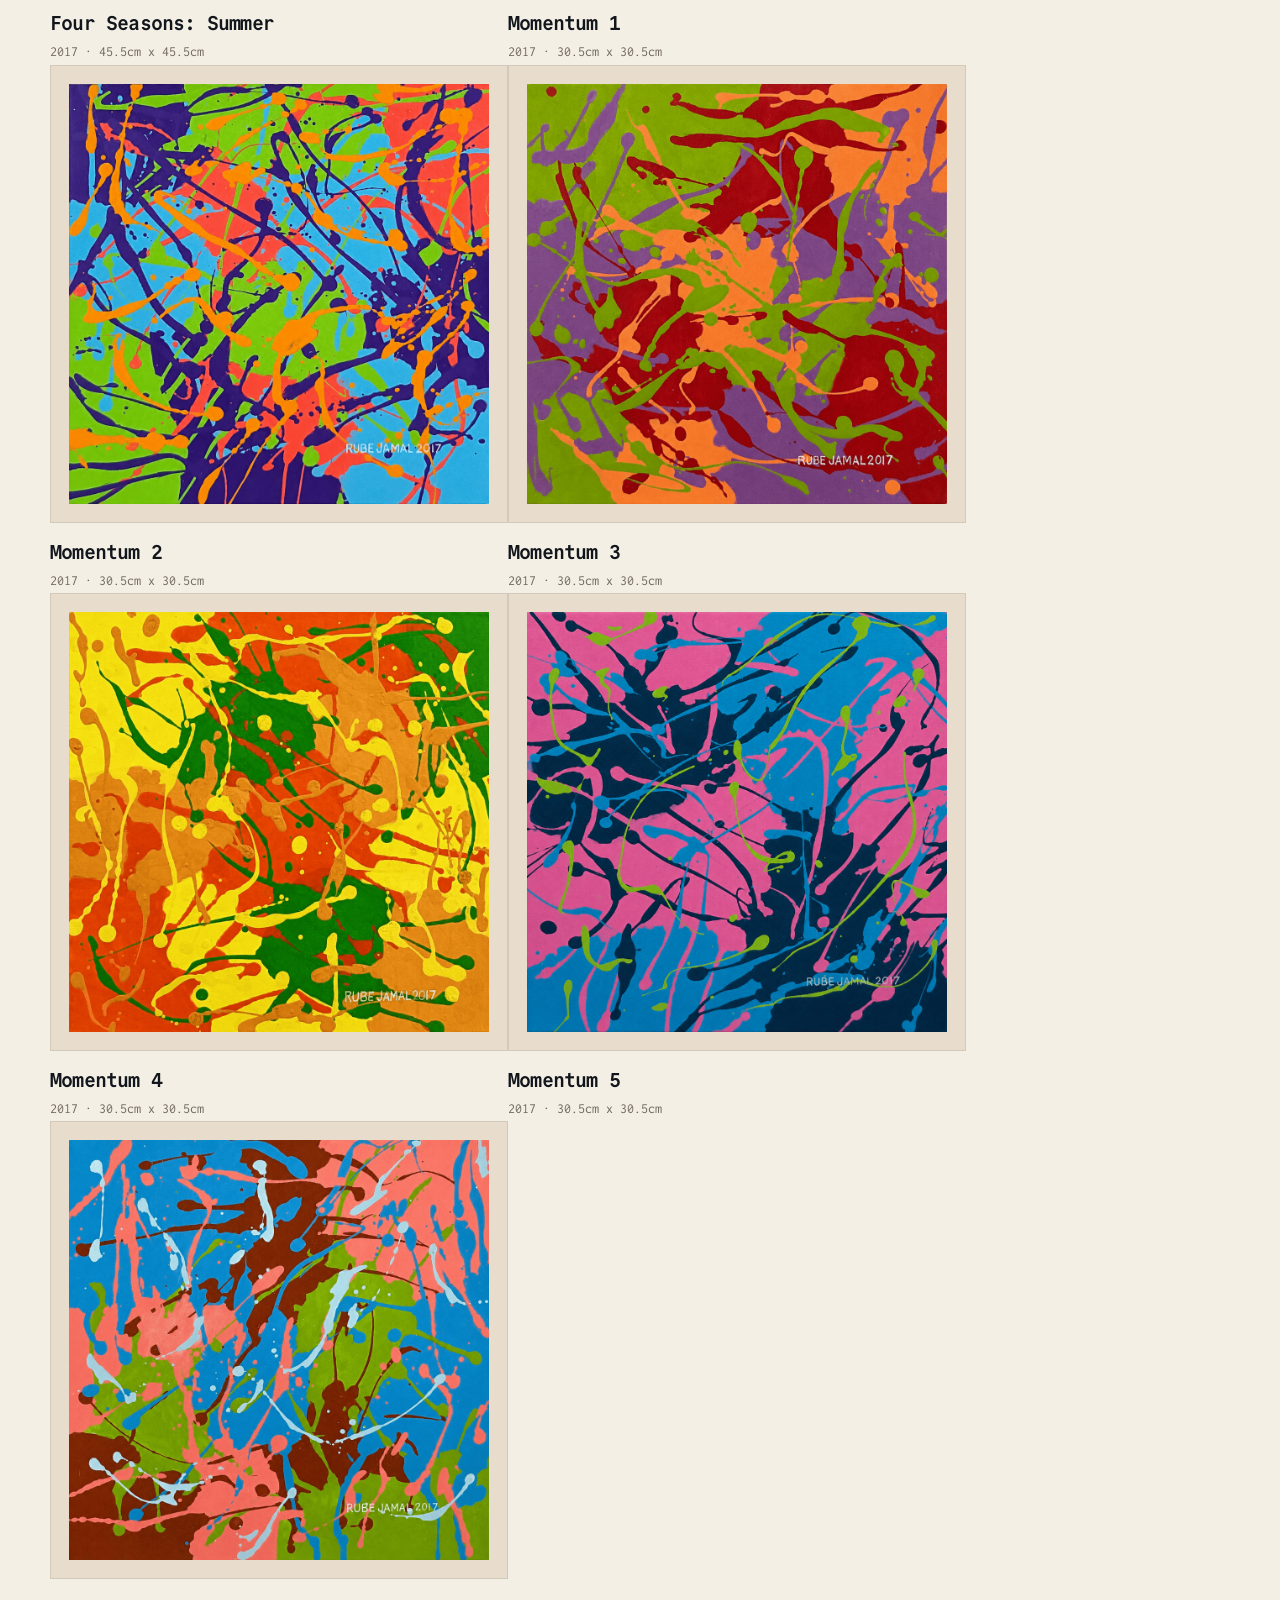
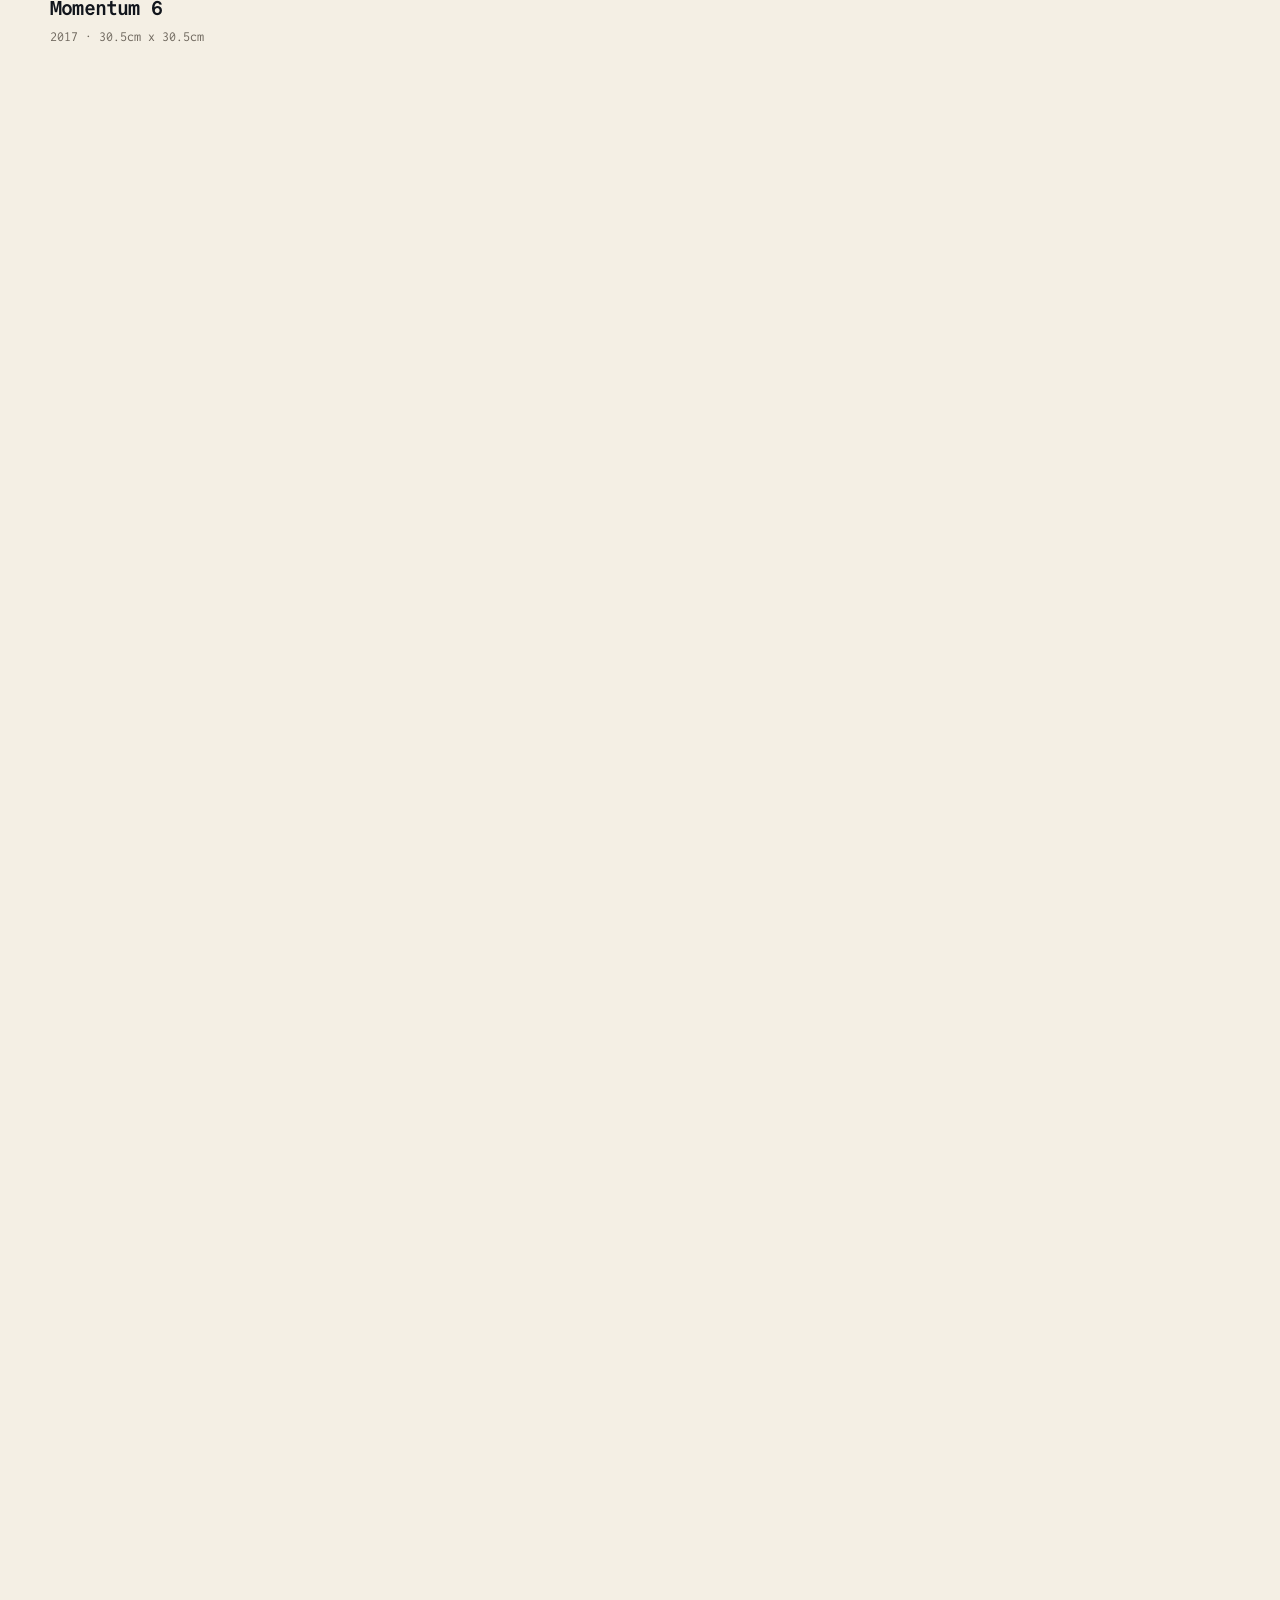
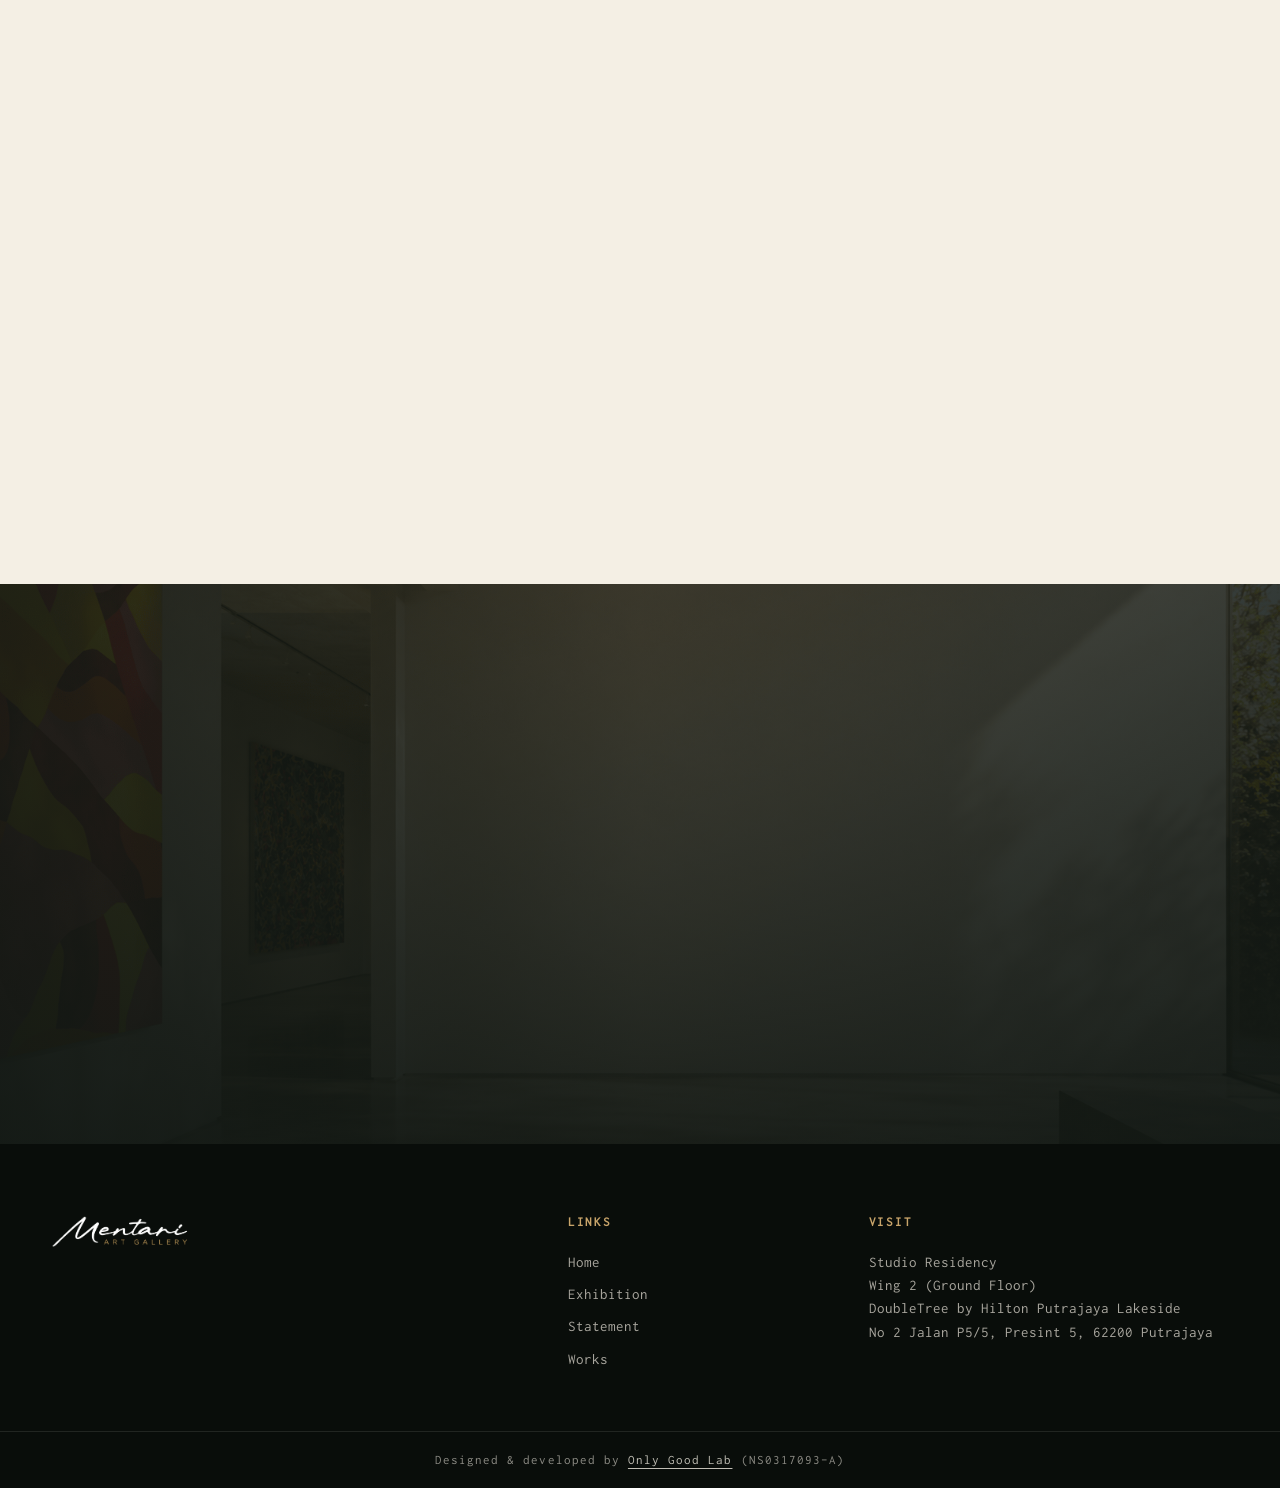
==== commit b54c30af: "Update Web content and footer details" ====
--- a/exhibition.html
+++ b/exhibition.html
@@ -278,7 +278,7 @@
     </div>
 
     <div class="footer-bottom">
-      <p>Designed &amp; developed by <a href="https://www.instagram.com/onlygoodlab/" target="_blank" rel="noopener noreferrer">Only Good Lab</a> · SSM Registered (NS0317093-A)</p>
+      <p>Designed &amp; developed by <a href="https://www.instagram.com/onlygoodlab/" target="_blank" rel="noopener noreferrer">Only Good Lab</a> (NS0317093-A)</p>
     </div>
   </footer>
 
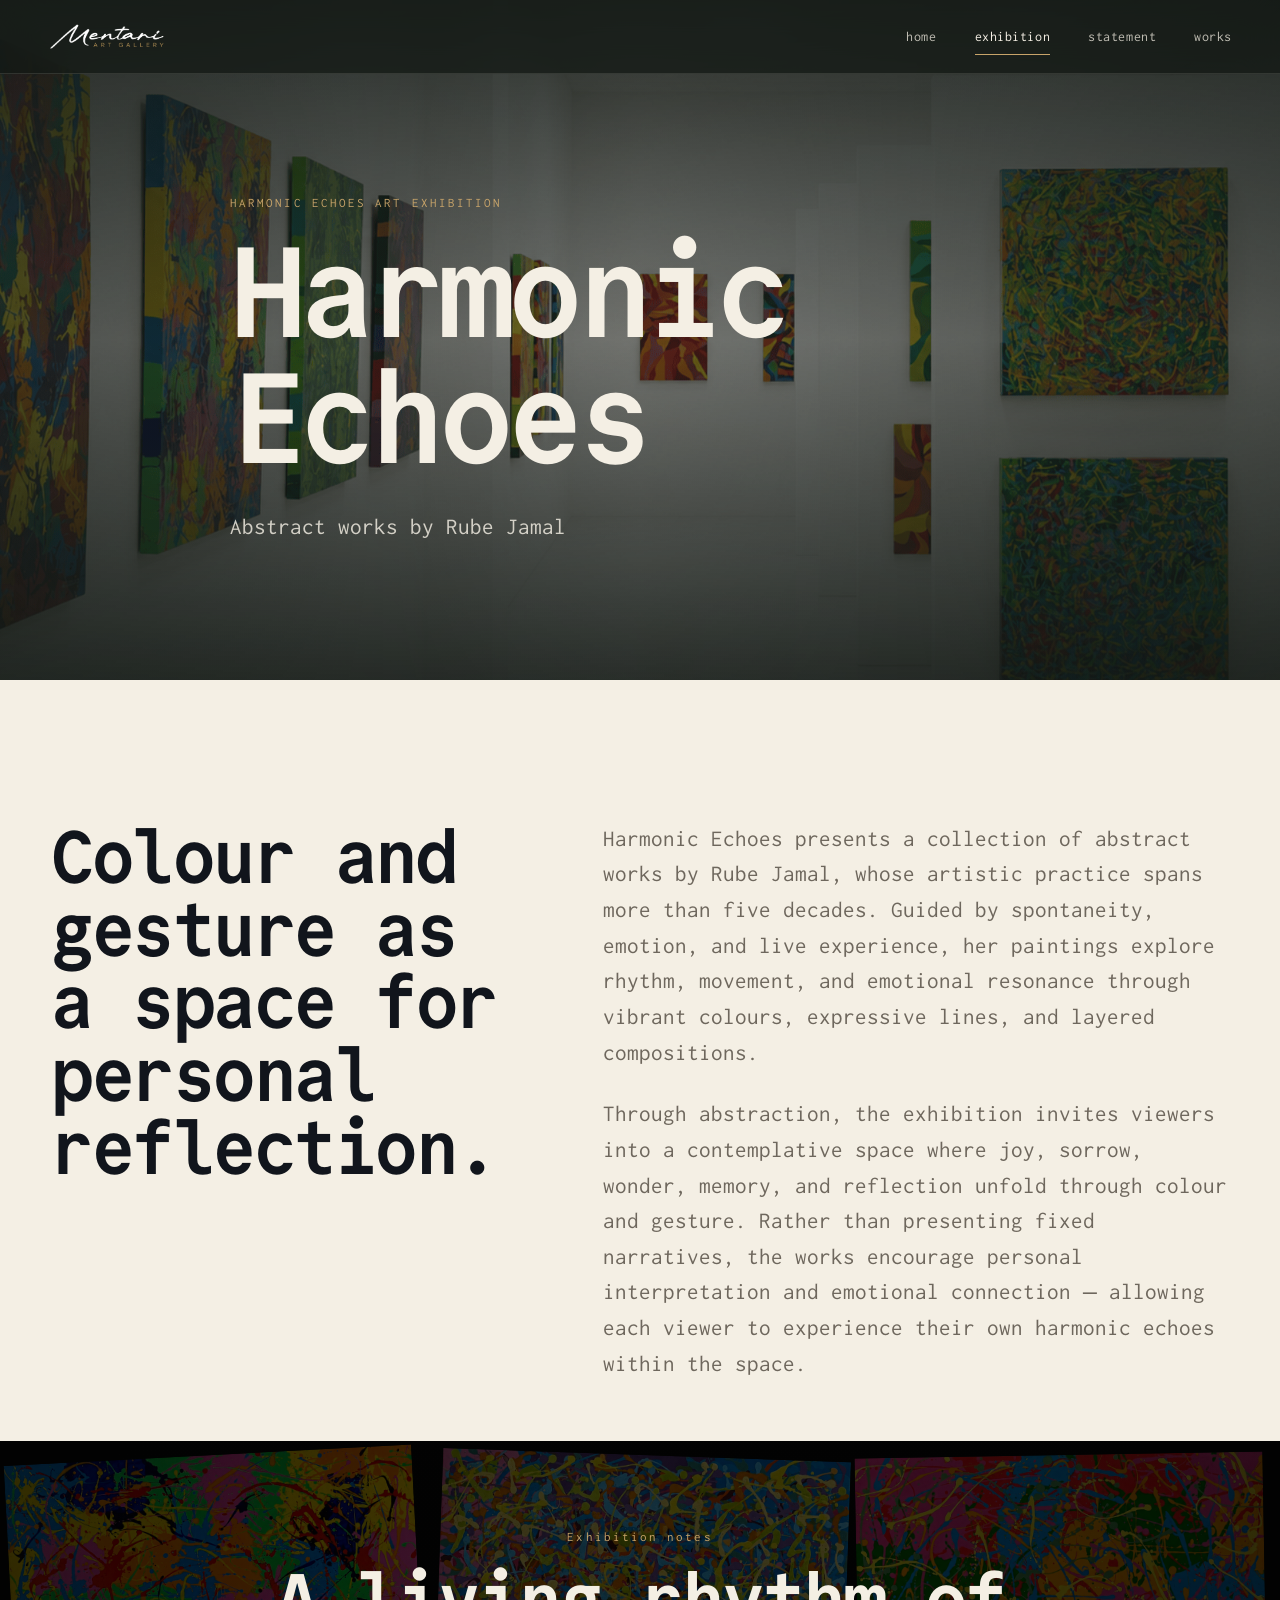
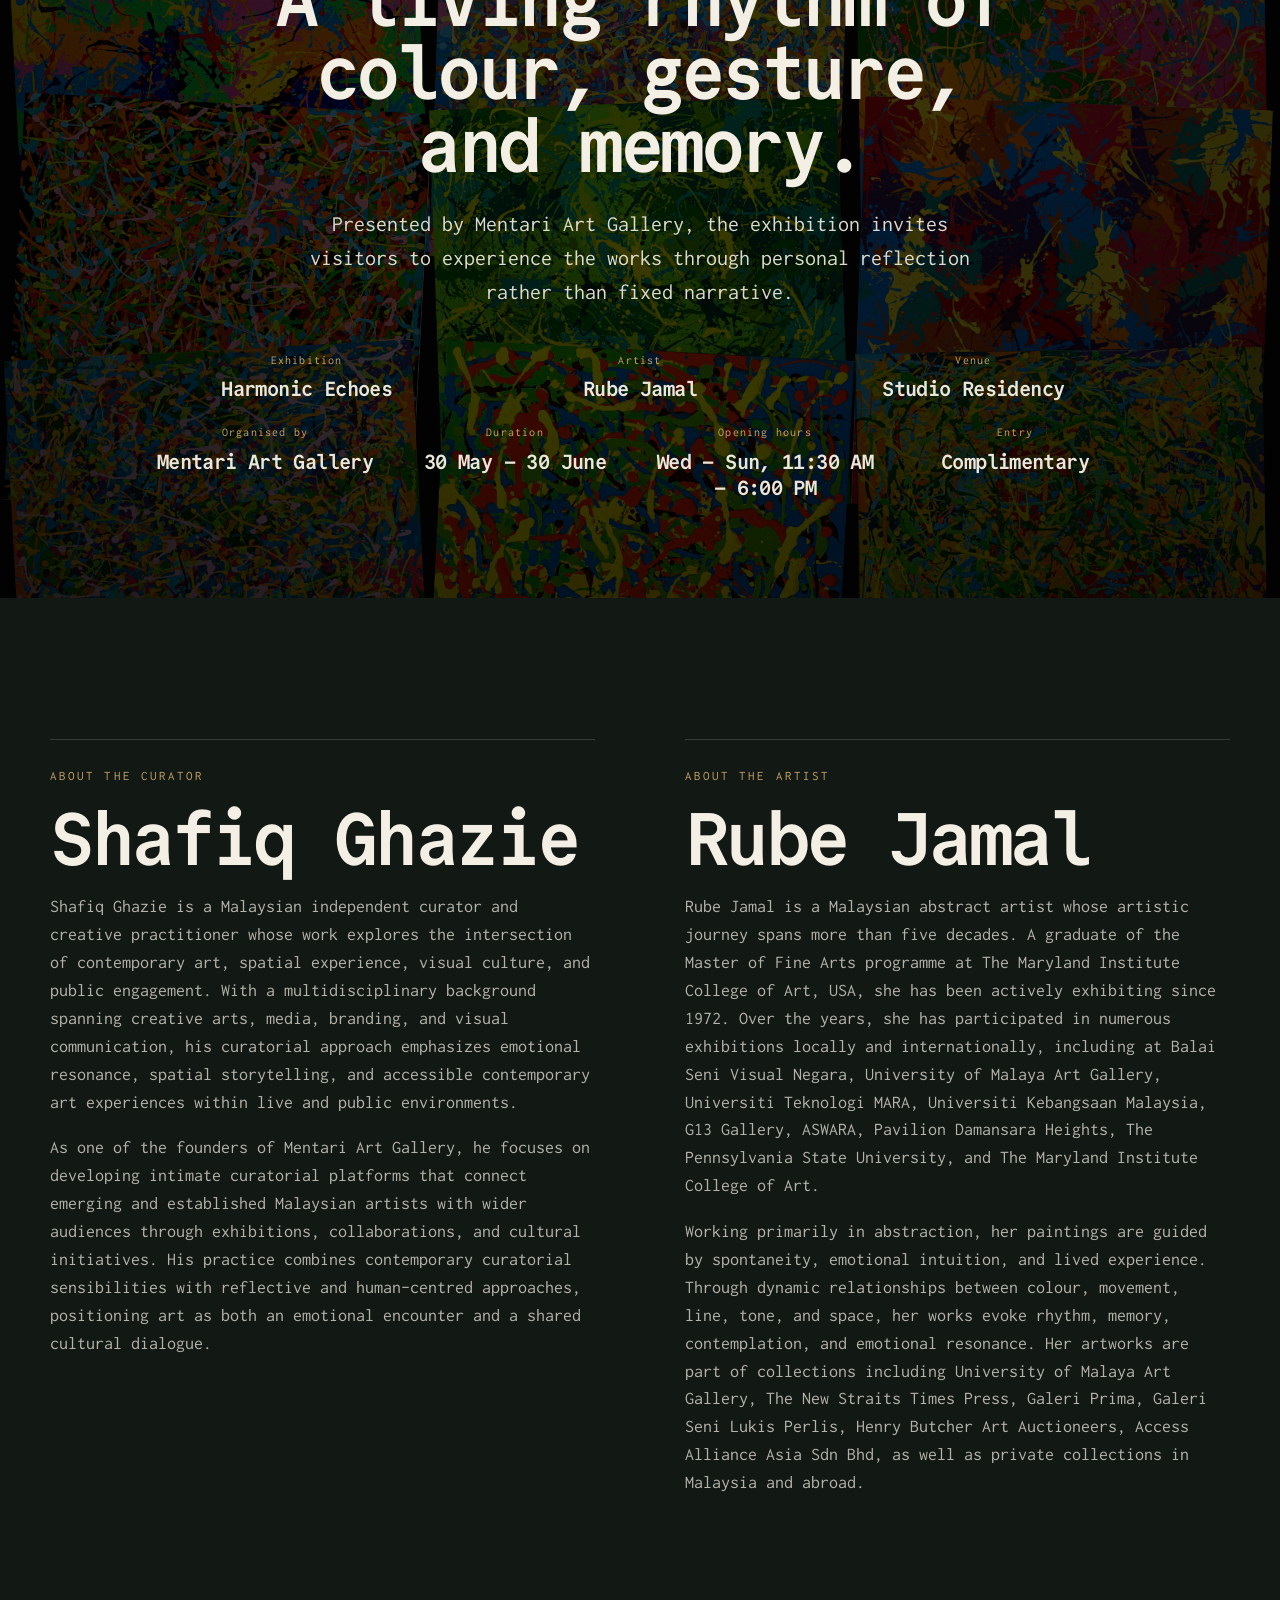
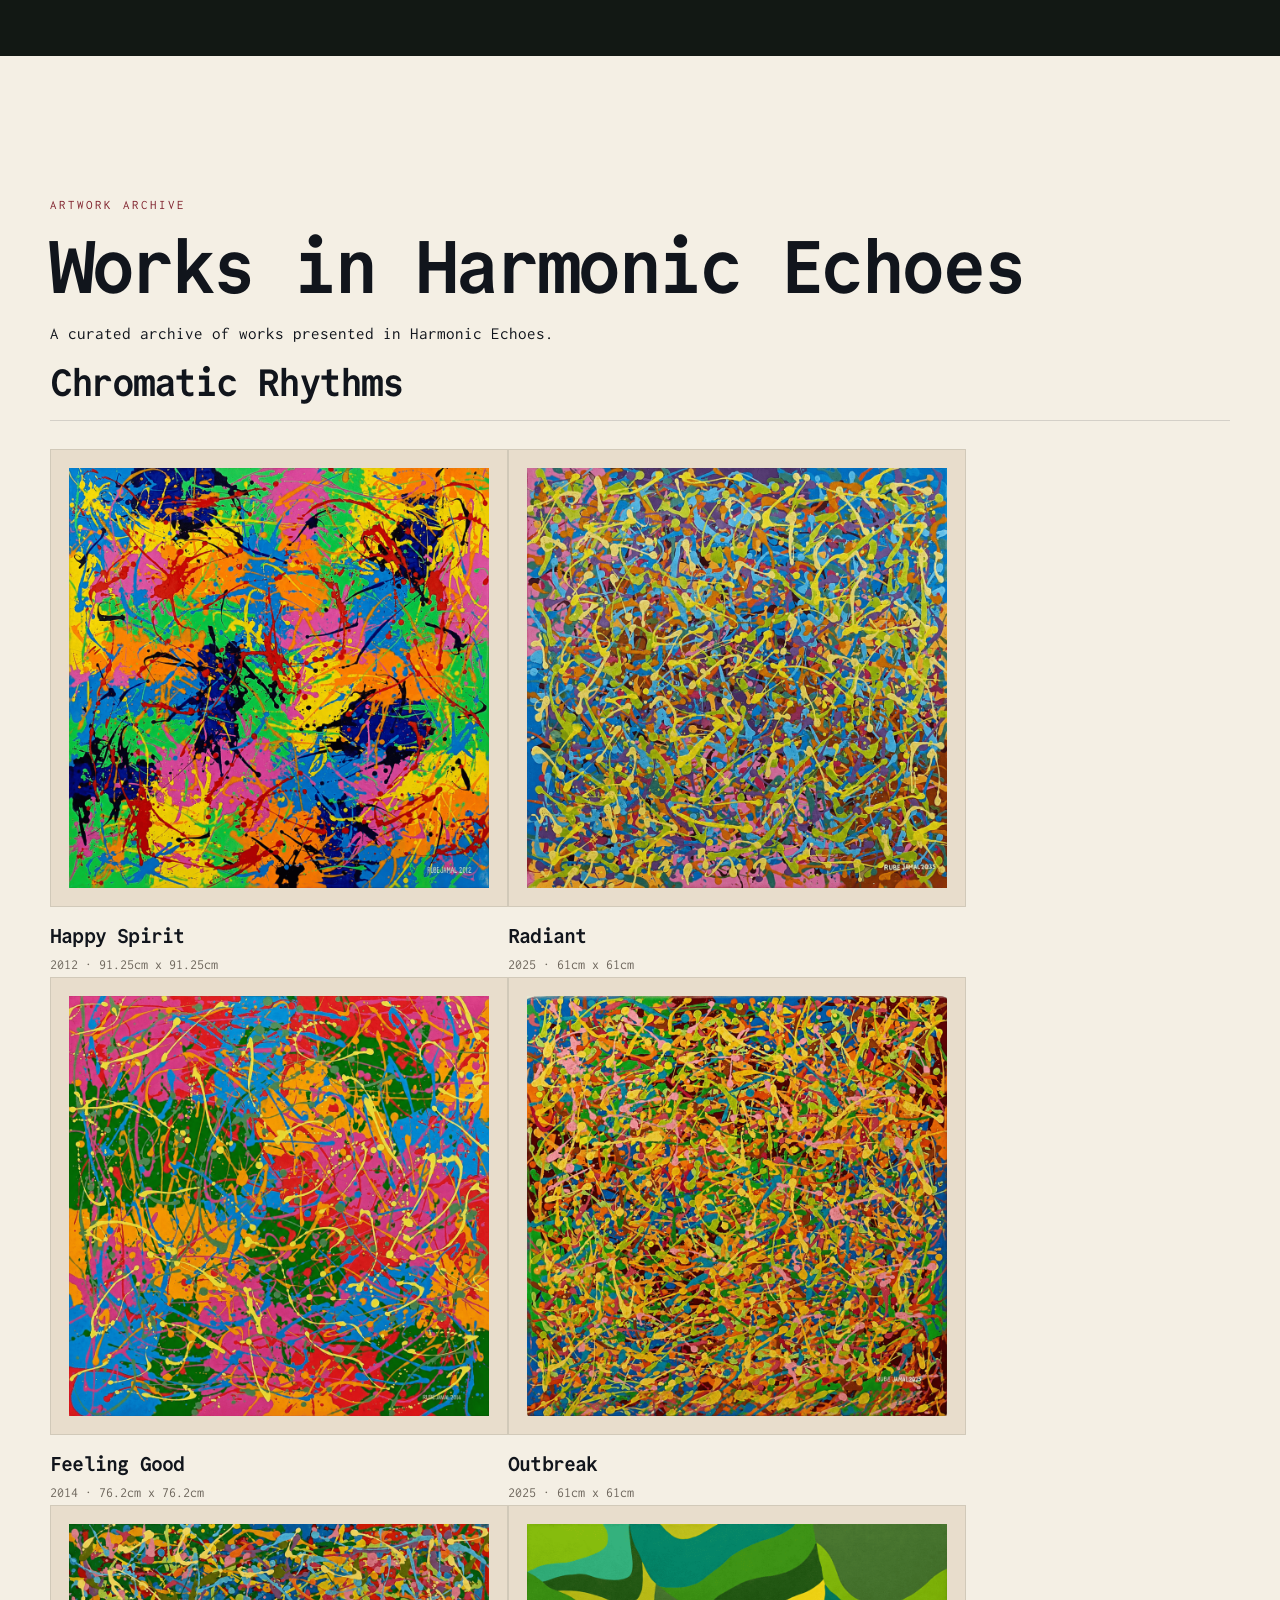
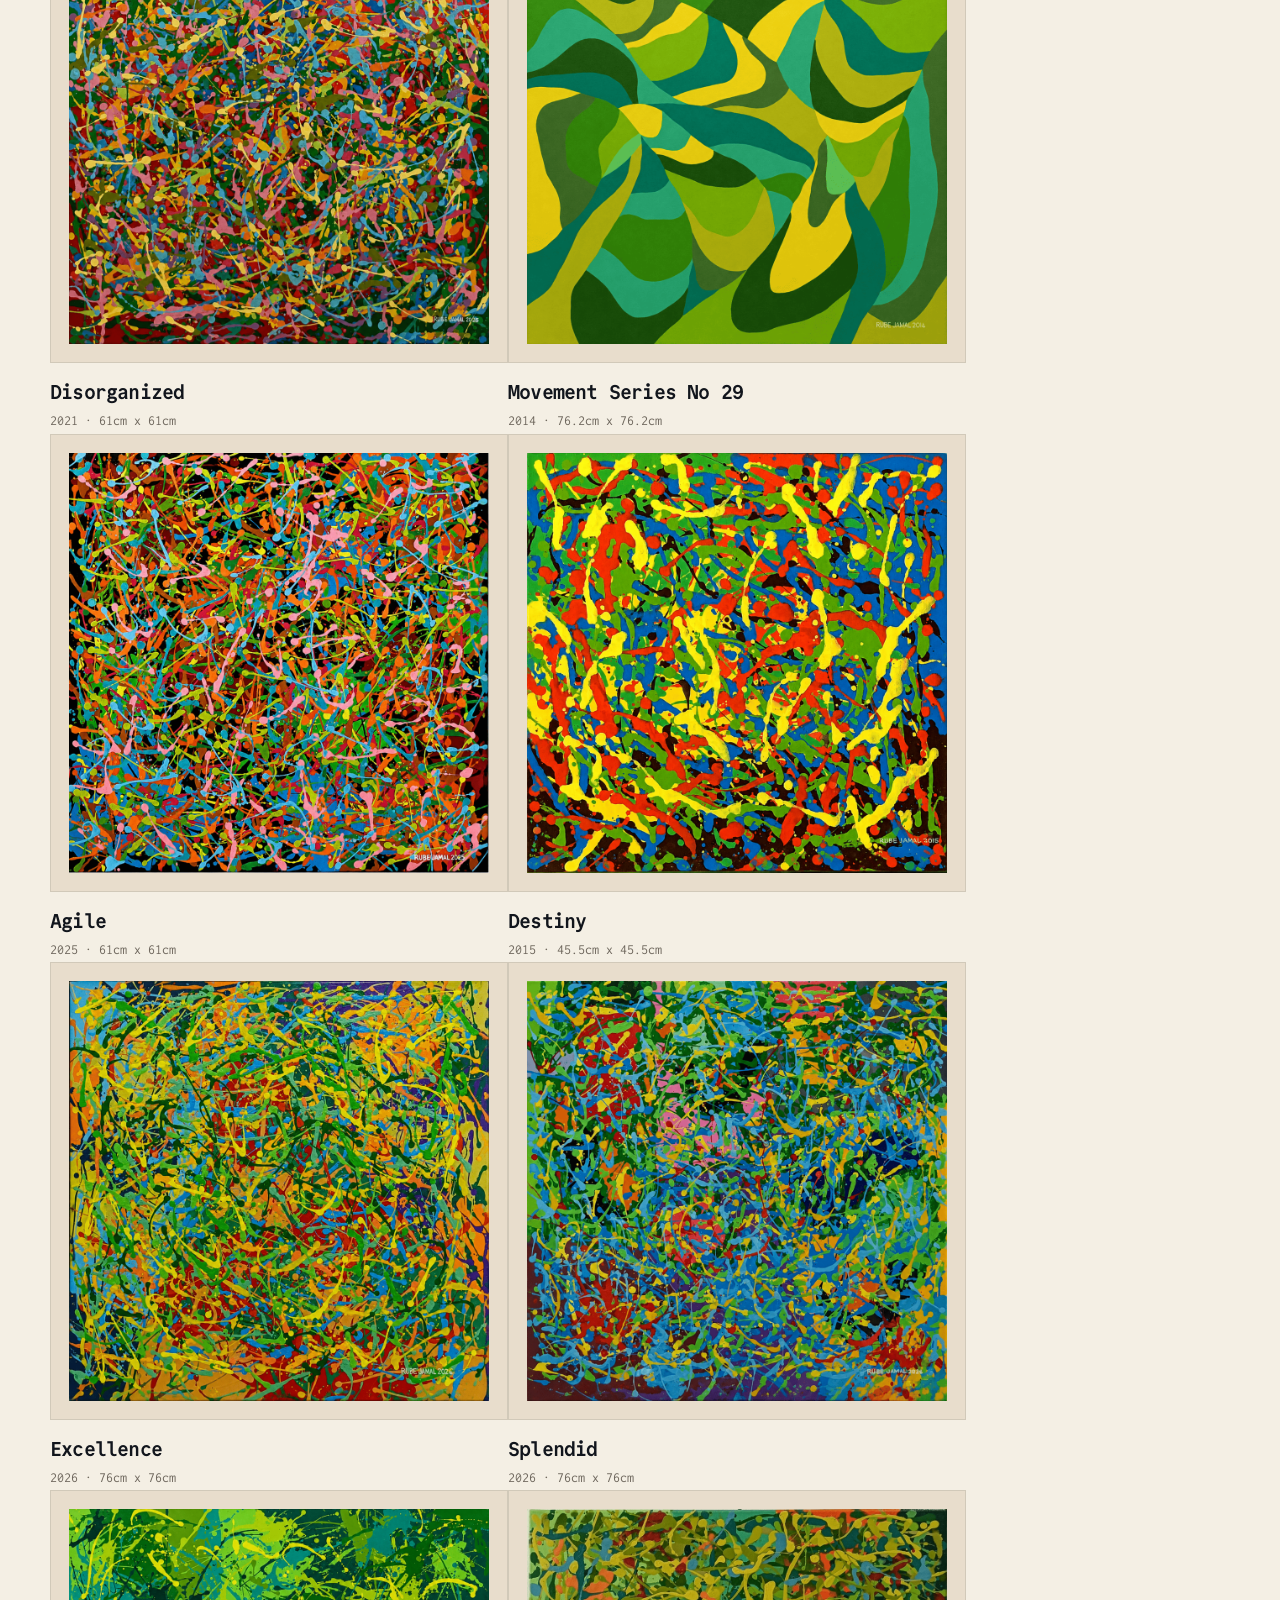
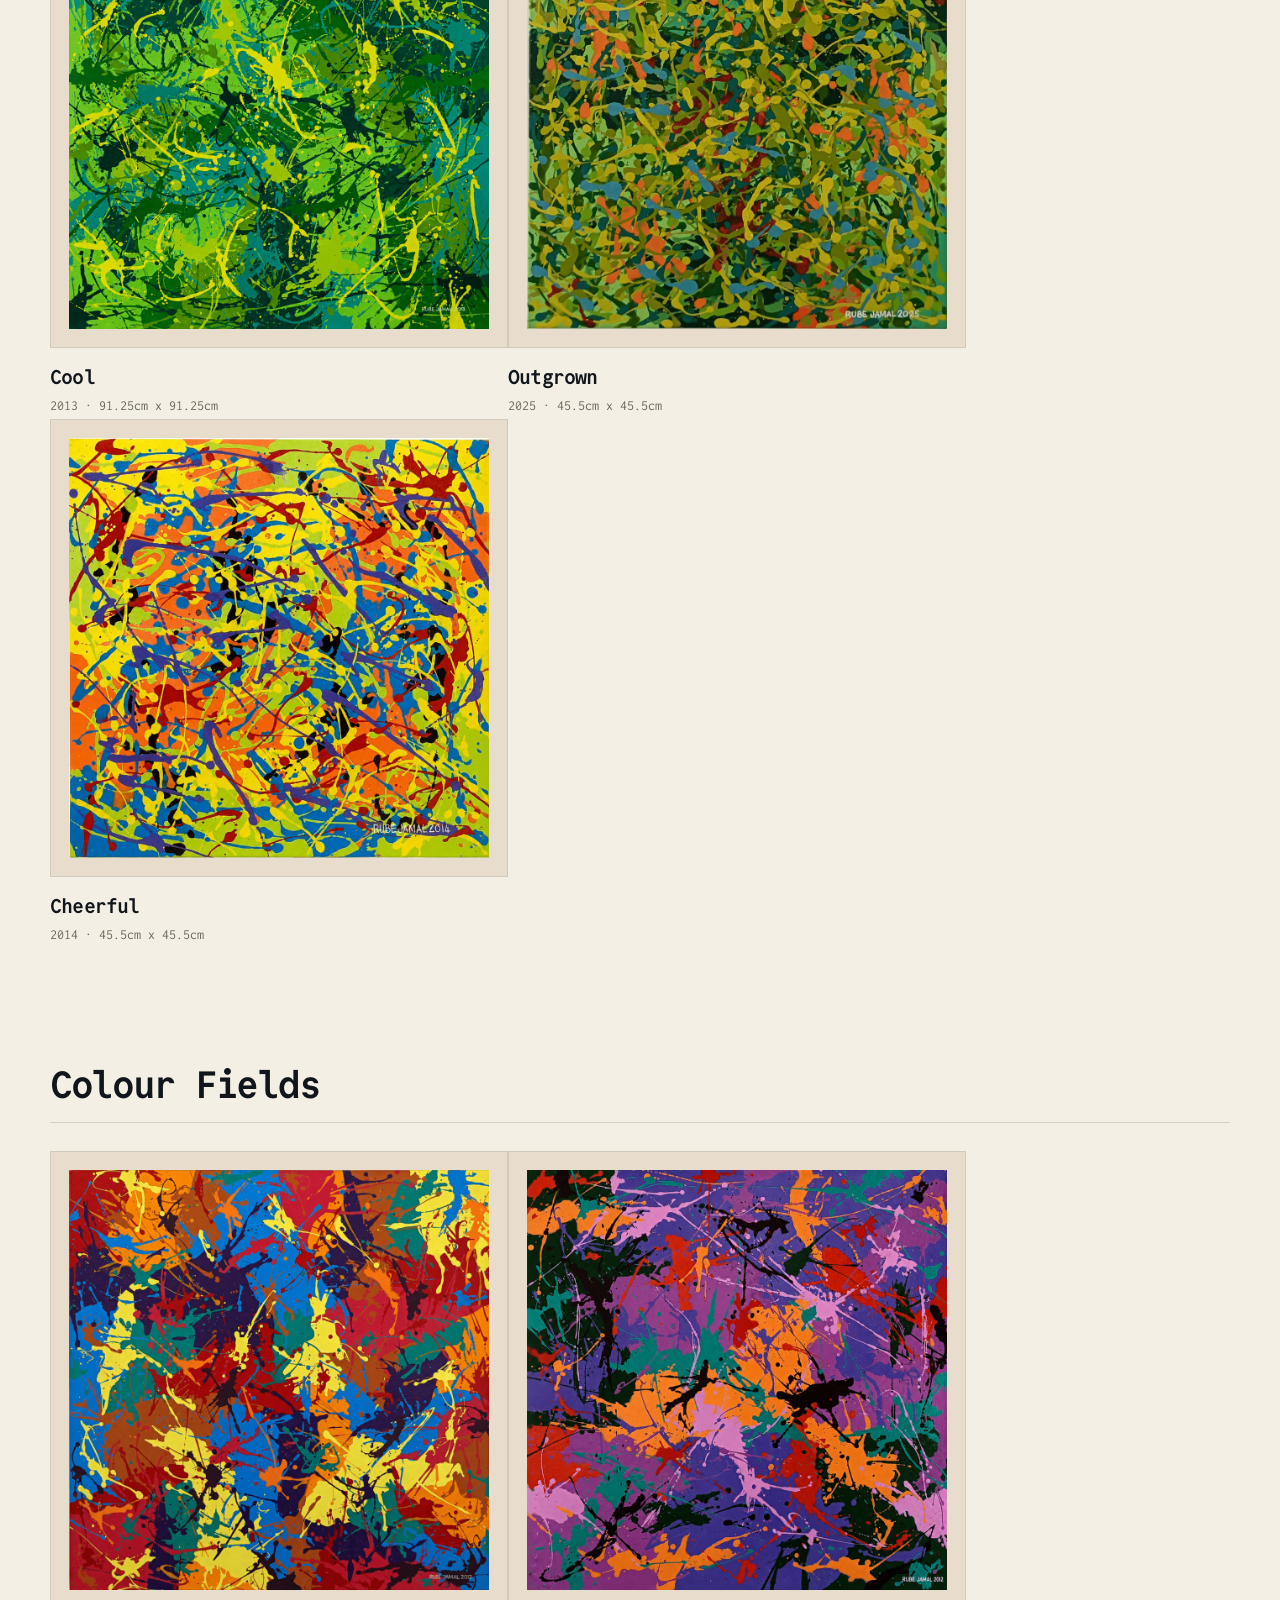
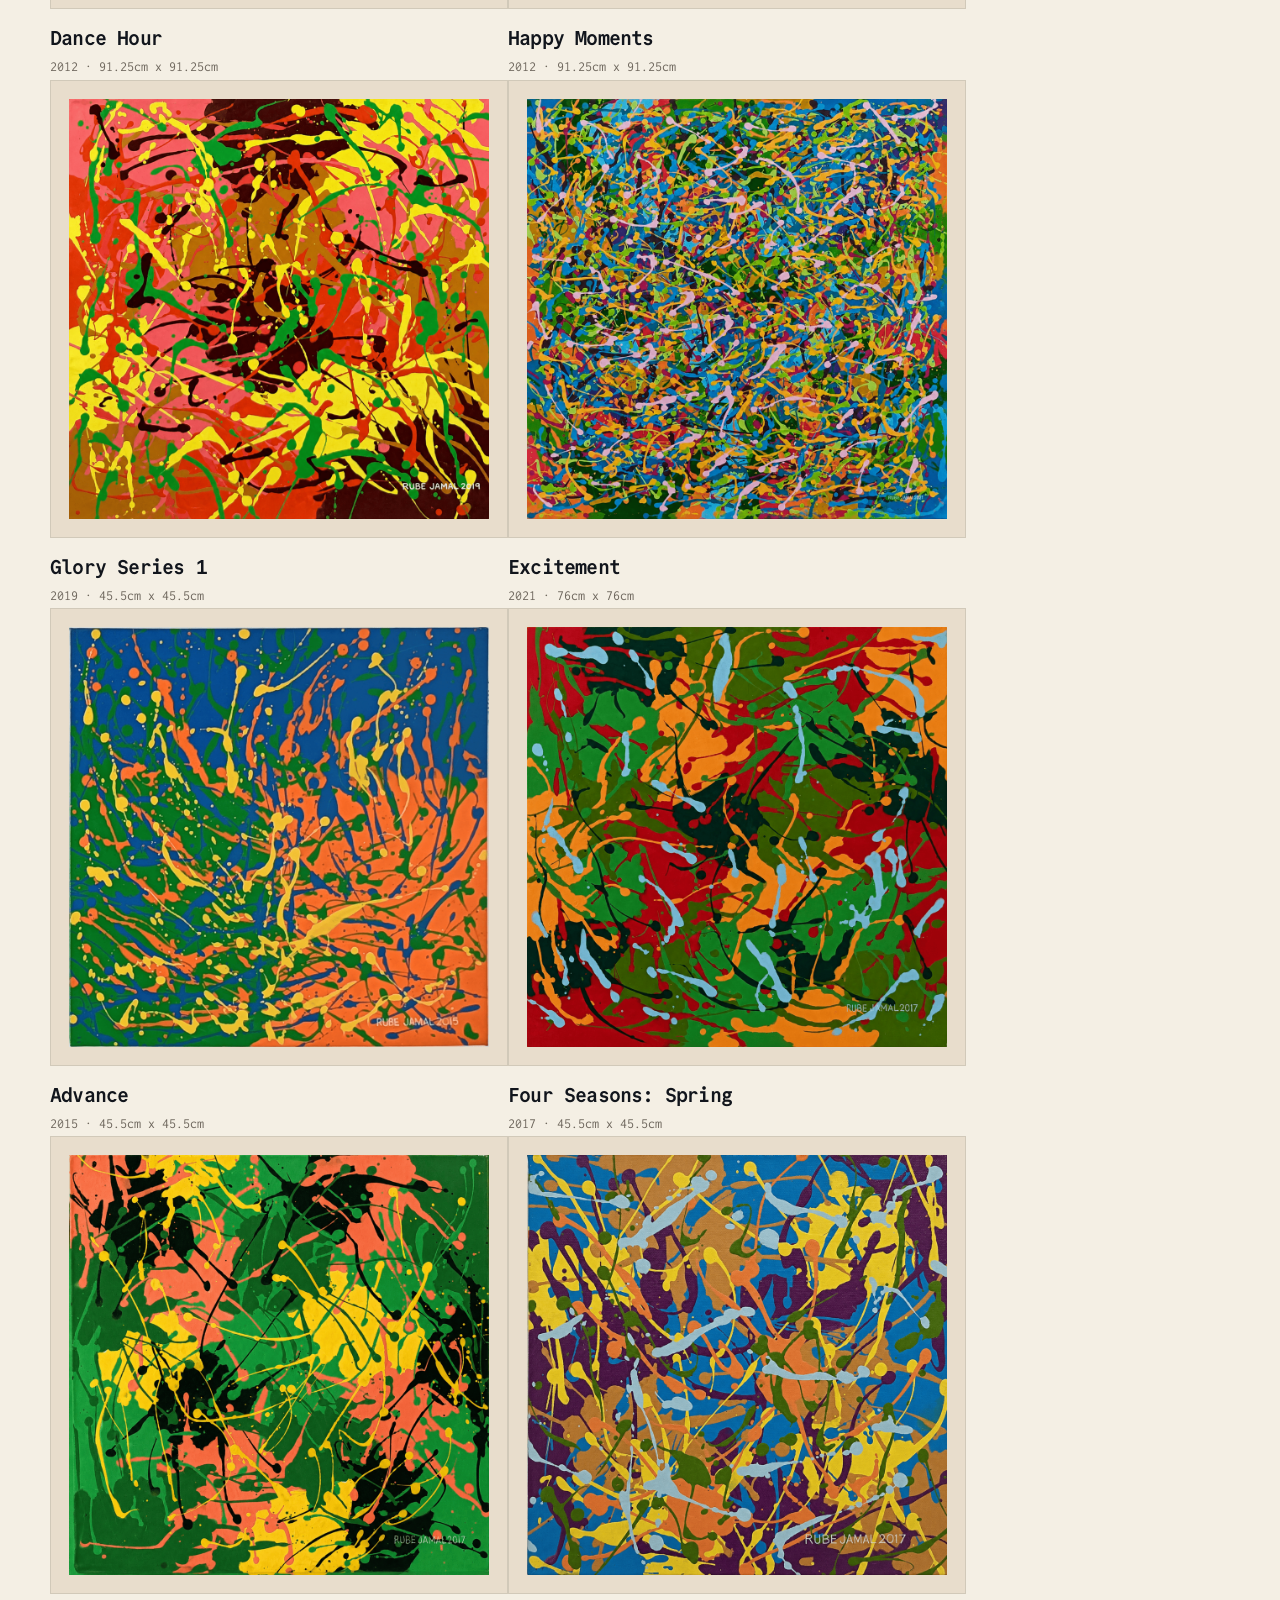
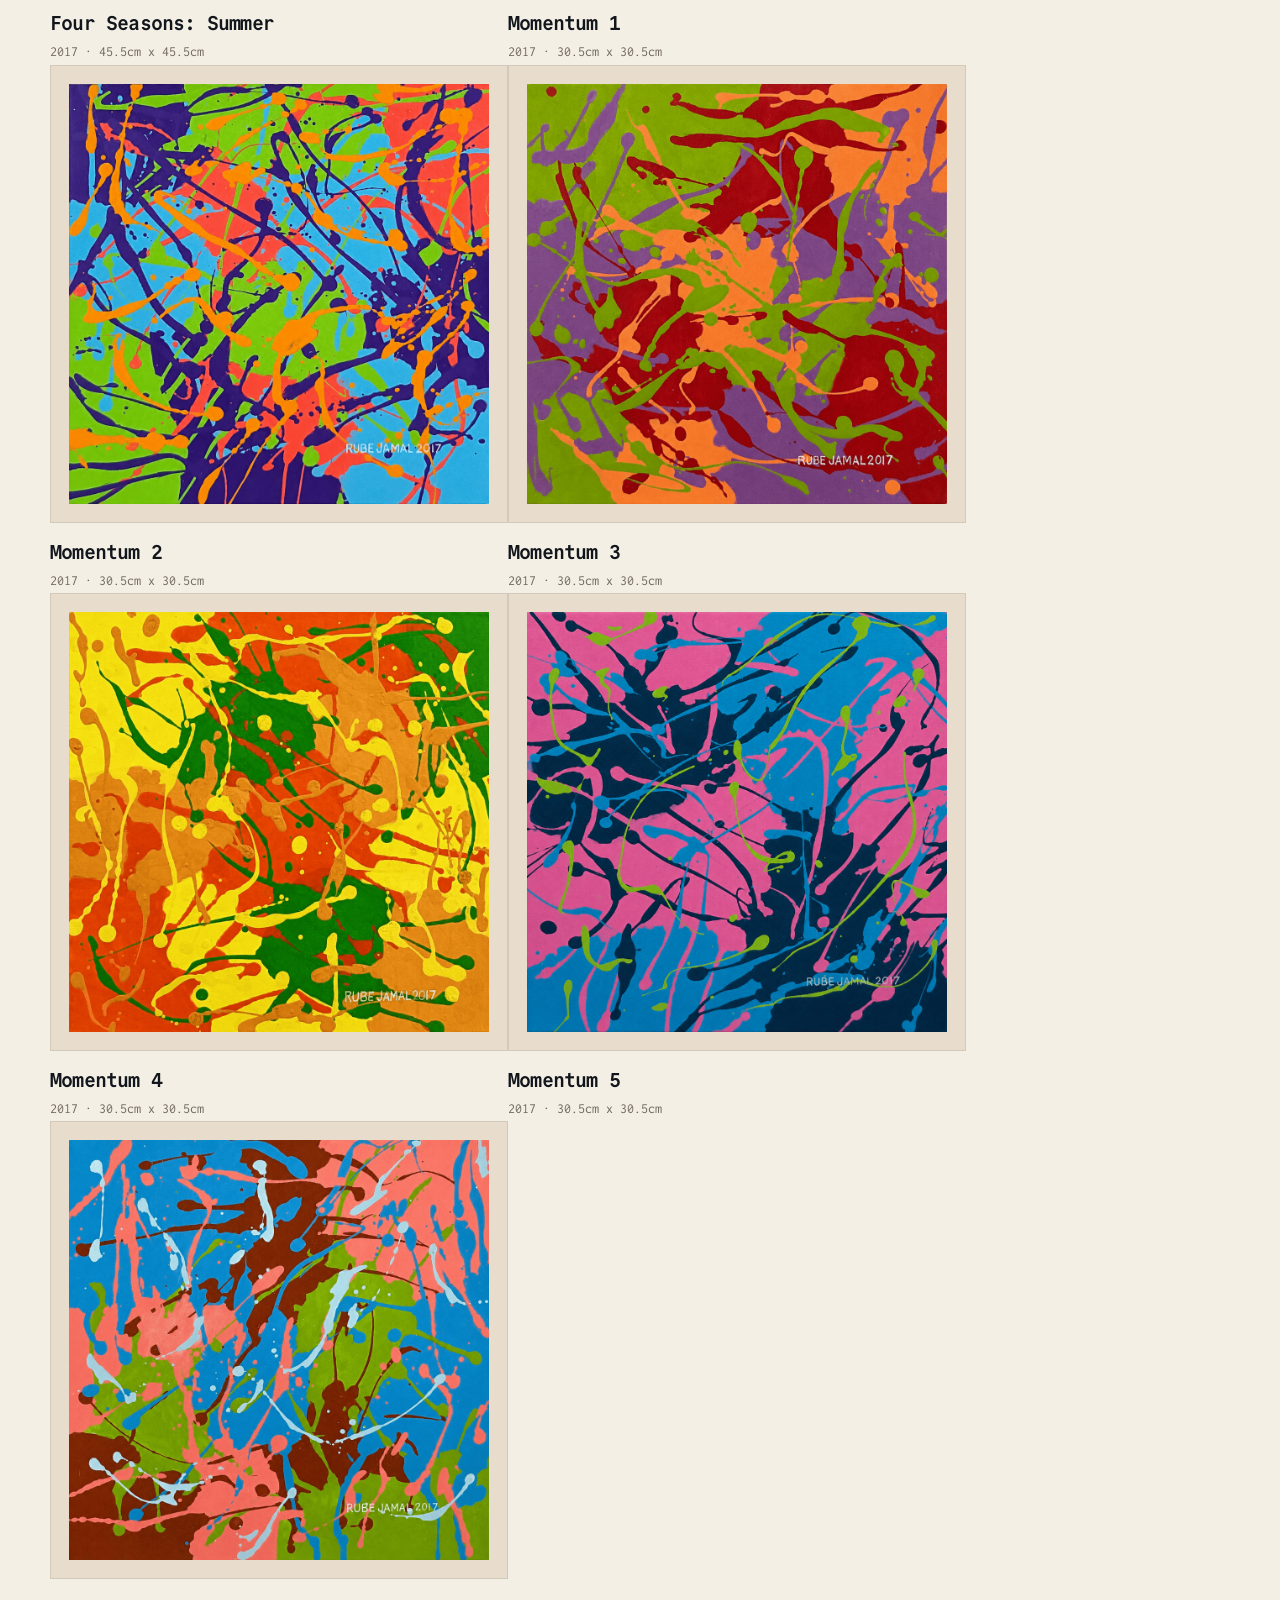
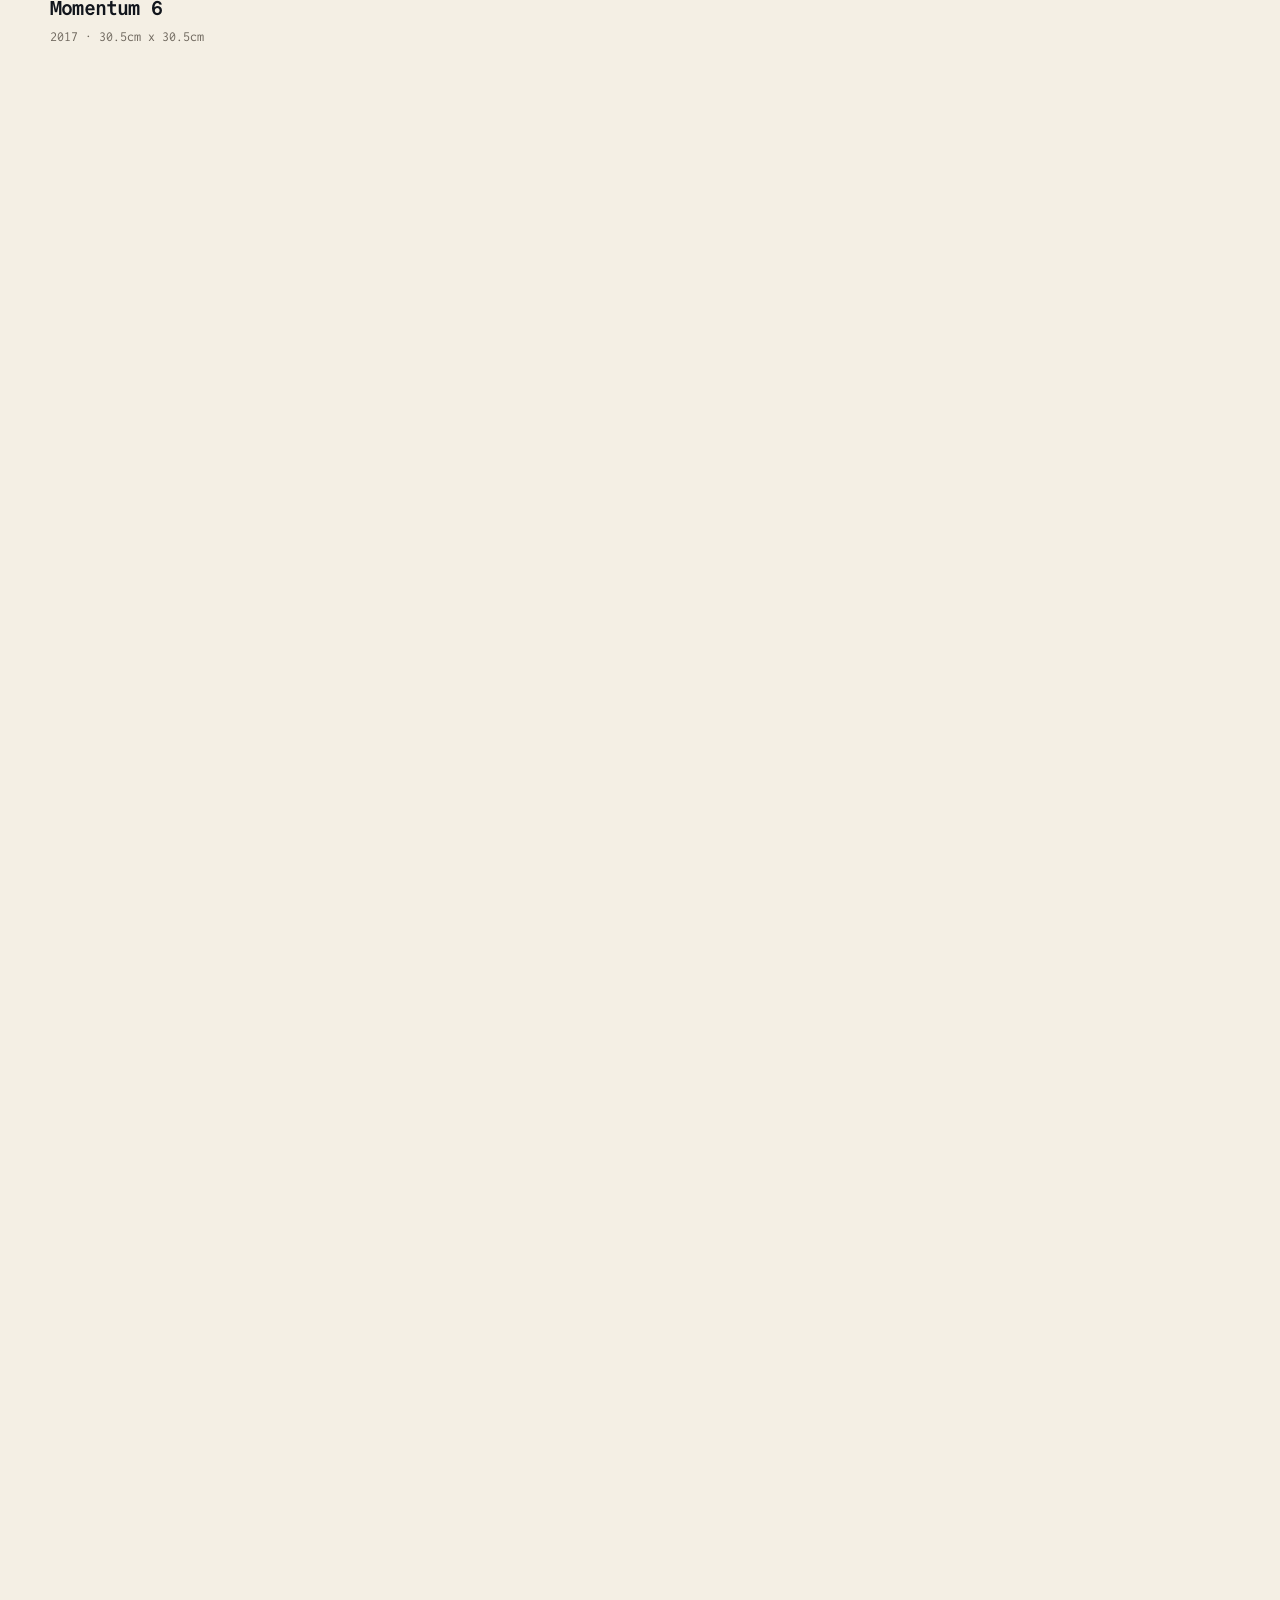
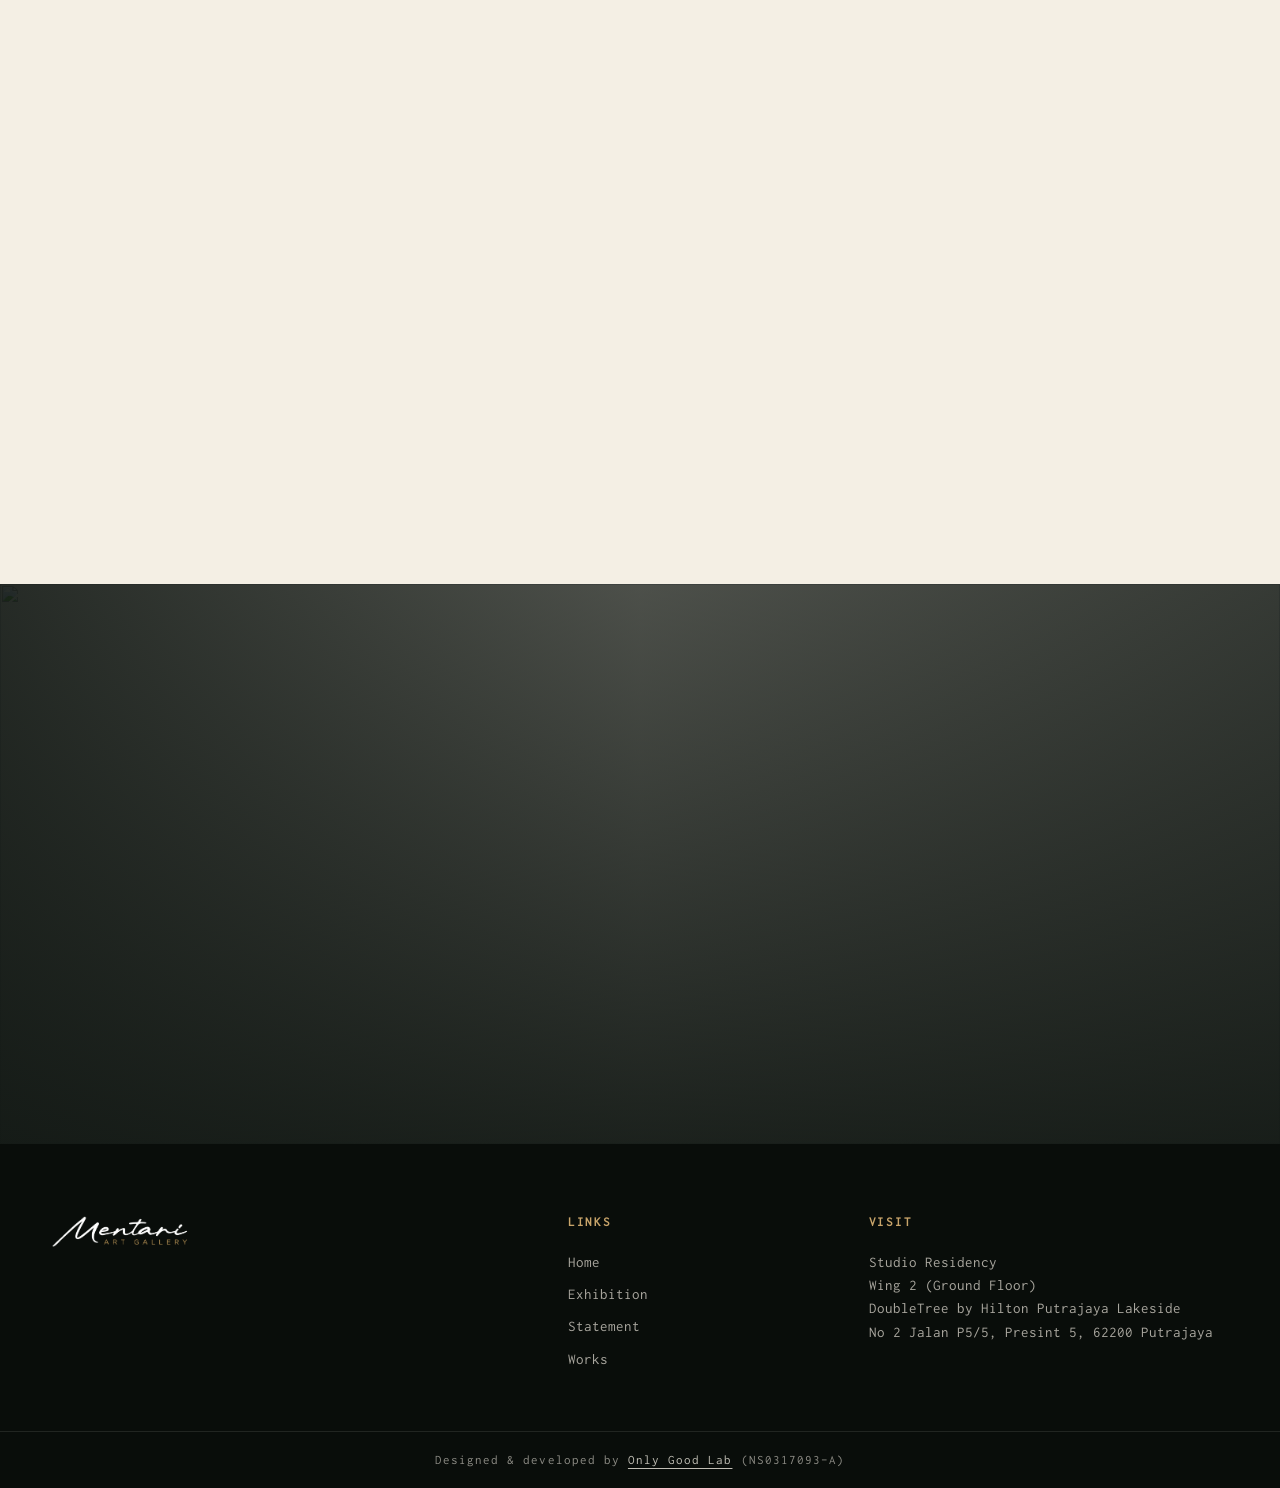
==== commit 7245d74a: "Update hero section with responsive image slideshow" ====
--- a/exhibition.html
+++ b/exhibition.html
@@ -30,8 +30,19 @@
 
   <main>
     <section class="hero exhibition-hero">
-      <div class="hero-bg">
-        <img src="img/herobg.png" alt="" />
+      <div class="hero-bg hero-slideshow" aria-hidden="true">
+        <div class="hero-slide-track hero-slide-track-desktop">
+          <img class="hero-slide is-active" src="img/heroslide1.png" alt="" />
+          <img class="hero-slide" src="img/heroslide2.png" alt="" />
+          <img class="hero-slide" src="img/heroslide3.png" alt="" />
+          <img class="hero-slide" src="img/heroslide4.png" alt="" />
+        </div>
+
+        <div class="hero-slide-track hero-slide-track-mobile">
+          <img class="hero-slide is-active" src="img/mbheroslide1.png" alt="" />
+          <img class="hero-slide" src="img/mbheroslide2.png" alt="" />
+          <img class="hero-slide" src="img/mbheroslide3.png" alt="" />
+        </div>
       </div>
       <div class="hero-overlay"></div>
 
--- a/css/style.css
+++ b/css/style.css
@@ -214,7 +214,6 @@
 }
 
 .hero-bg,
-.hero-bg img,
 .visit-bg,
 .visit-bg img {
   position: absolute;
@@ -223,7 +222,39 @@
   height: 100%;
 }
 
-.hero-bg img,
+.hero-bg {
+  overflow: hidden;
+  background: var(--bg-main);
+}
+
+.hero-slide-track {
+  position: absolute;
+  inset: 0;
+  width: 100%;
+  height: 100%;
+}
+
+.hero-slide-track-mobile {
+  display: none;
+}
+
+.hero-slide {
+  position: absolute;
+  inset: 0;
+  width: 100%;
+  height: 100%;
+  object-fit: cover;
+  opacity: 0;
+  transform: scale(1.03);
+  transition: opacity 1200ms ease, transform 6500ms ease;
+  will-change: opacity, transform;
+}
+
+.hero-slide.is-active {
+  opacity: 1;
+  transform: scale(1.08);
+}
+
 .visit-bg img {
   object-fit: cover;
 }
@@ -938,6 +969,17 @@
   transform: translateY(0);
 }
 
+@media (prefers-reduced-motion: reduce) {
+  .hero-slide {
+    transition: none;
+    transform: none;
+  }
+
+  .hero-slide.is-active {
+    transform: none;
+  }
+}
+
 @media (max-width: 980px) {
   .site-nav a:hover,
 .site-nav a.active {
@@ -1014,6 +1056,14 @@
   .hero,
   .exhibition-hero {
     min-height: 640px;
+  }
+
+  .hero-slide-track-desktop {
+    display: none;
+  }
+
+  .hero-slide-track-mobile {
+    display: block;
   }
 
   .hero-content {
